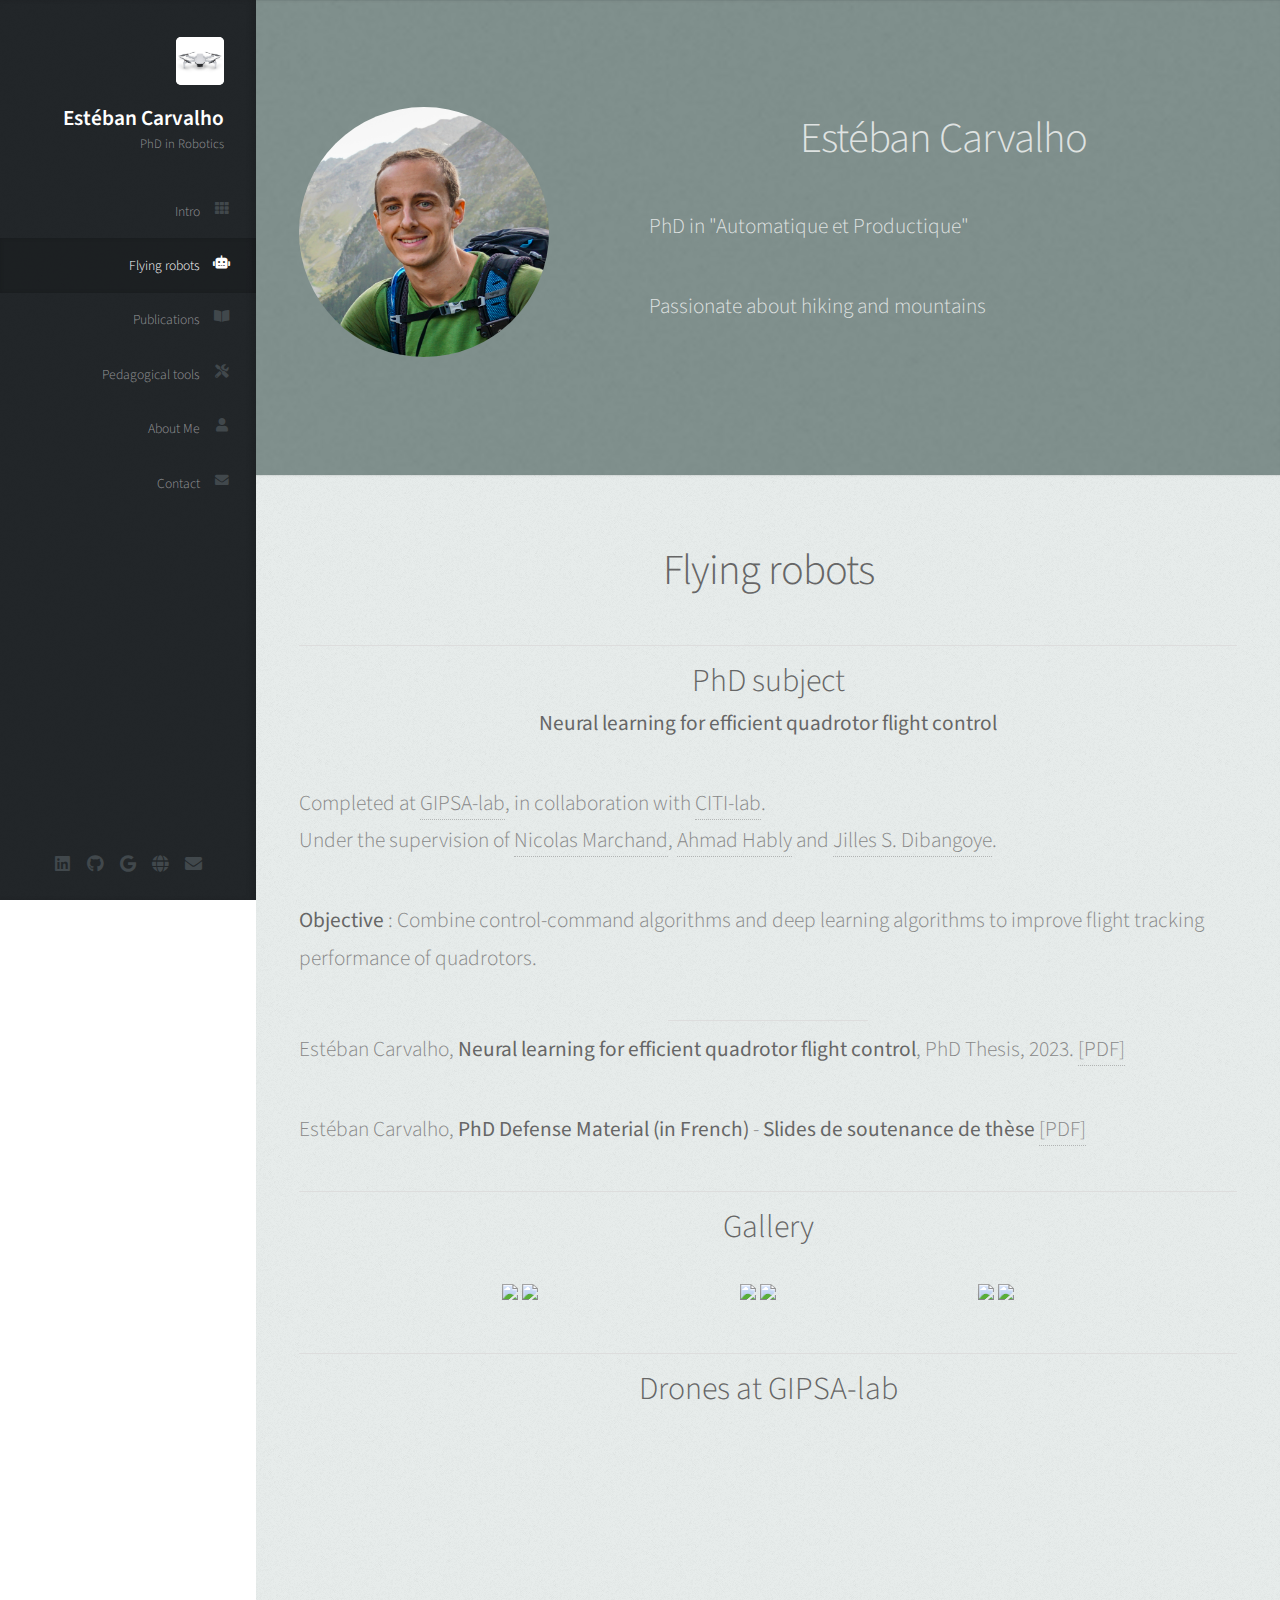
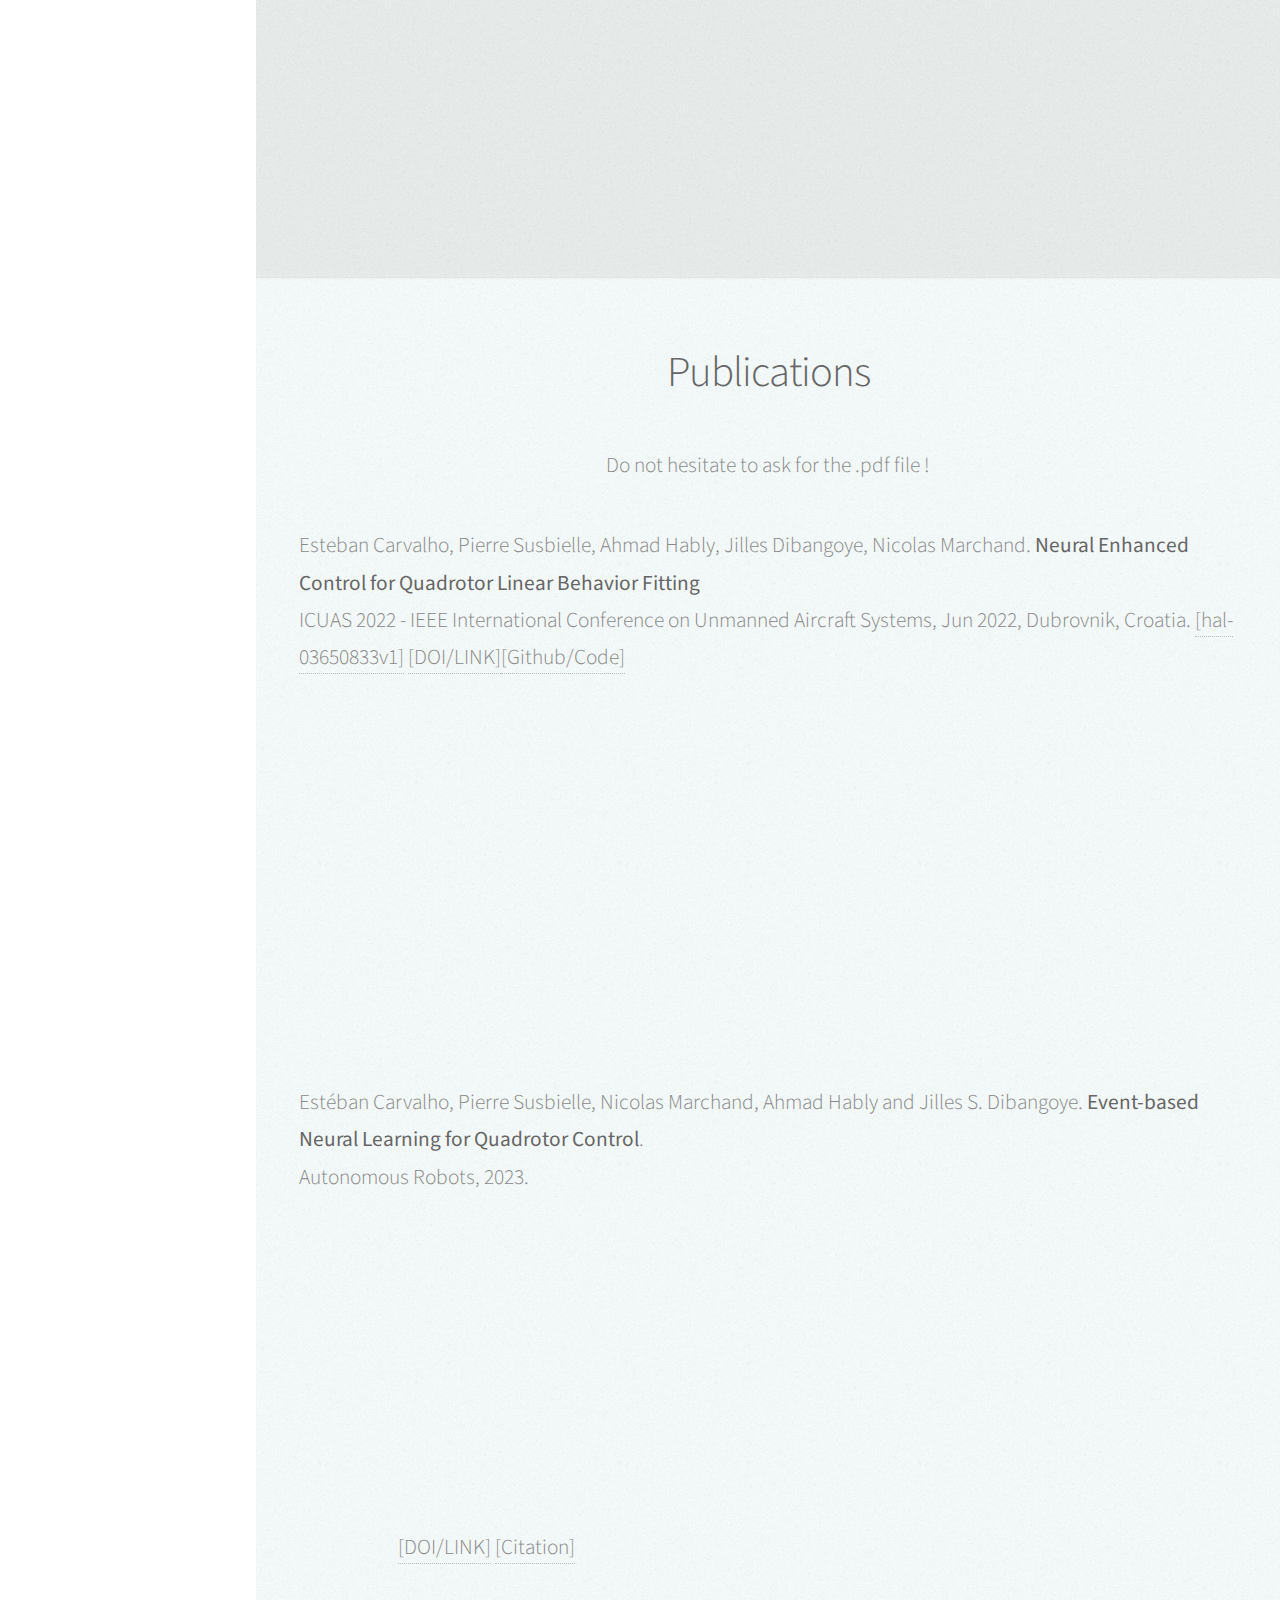
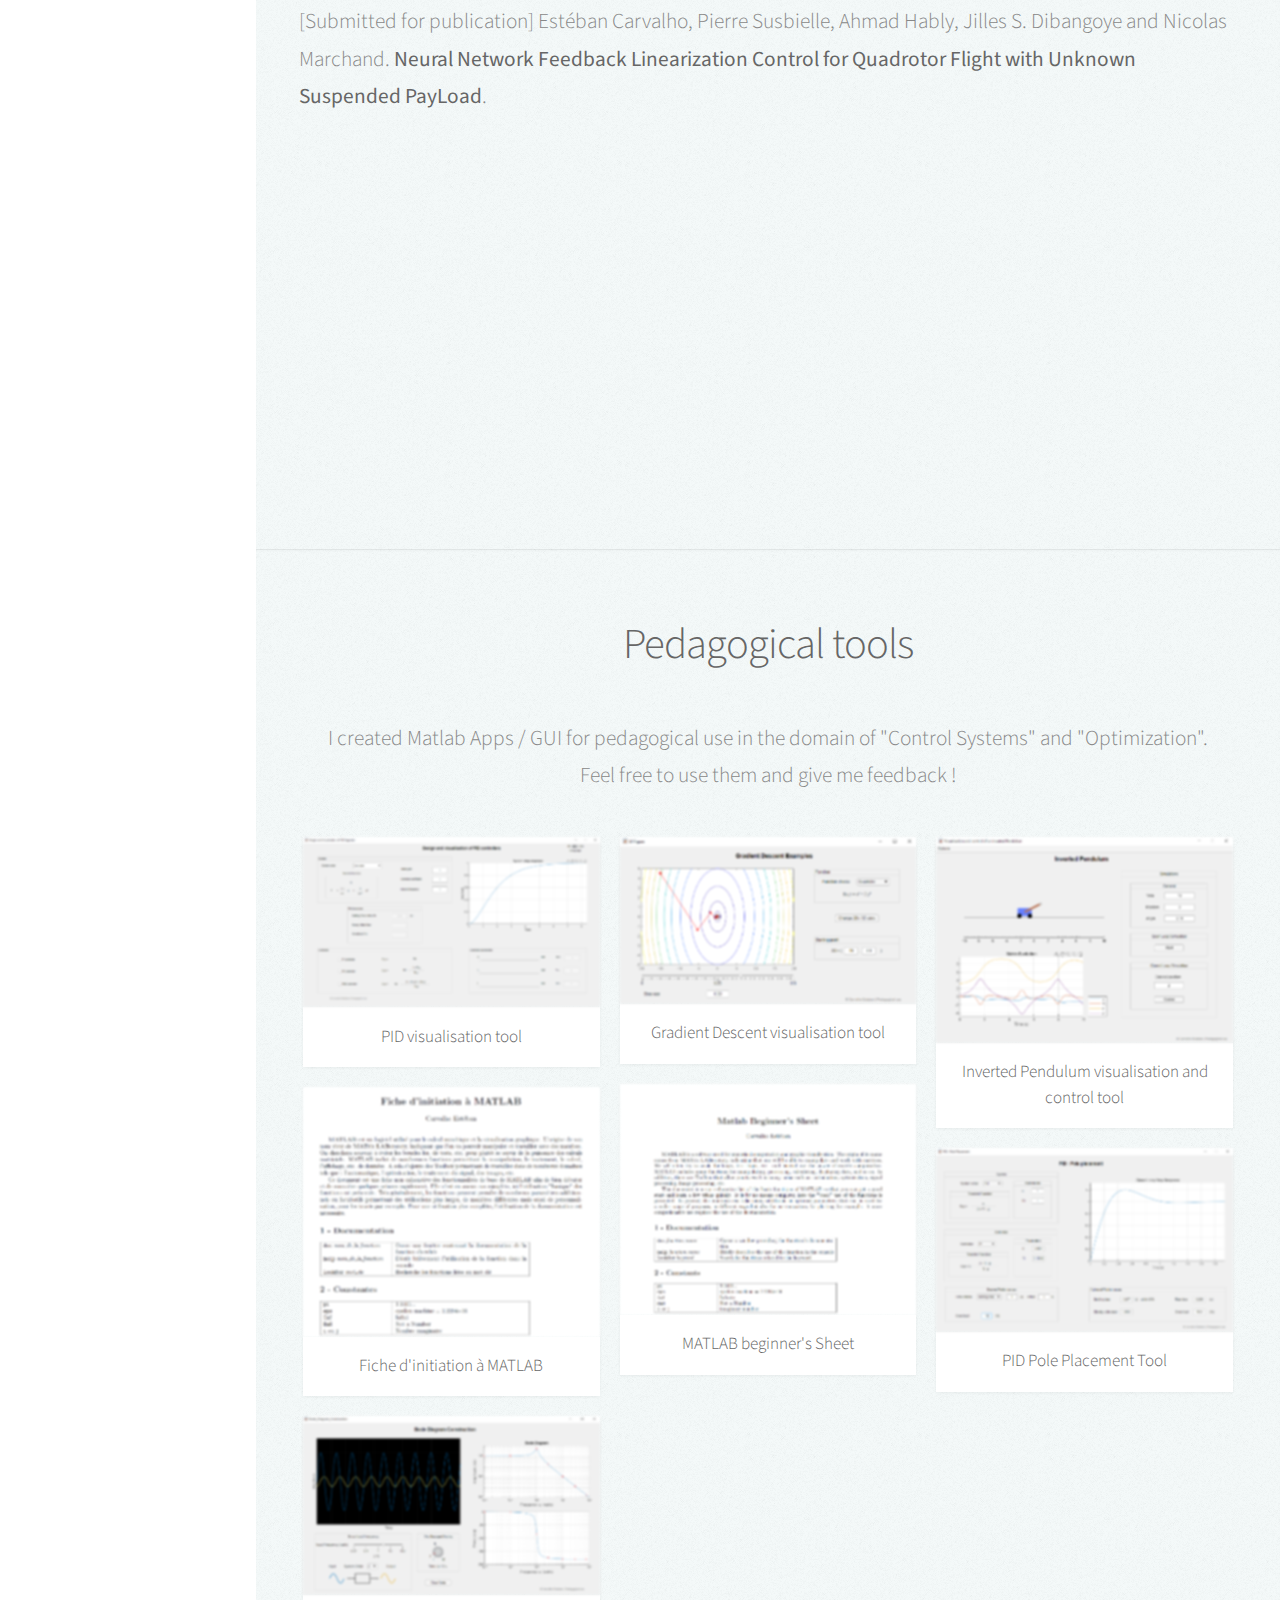
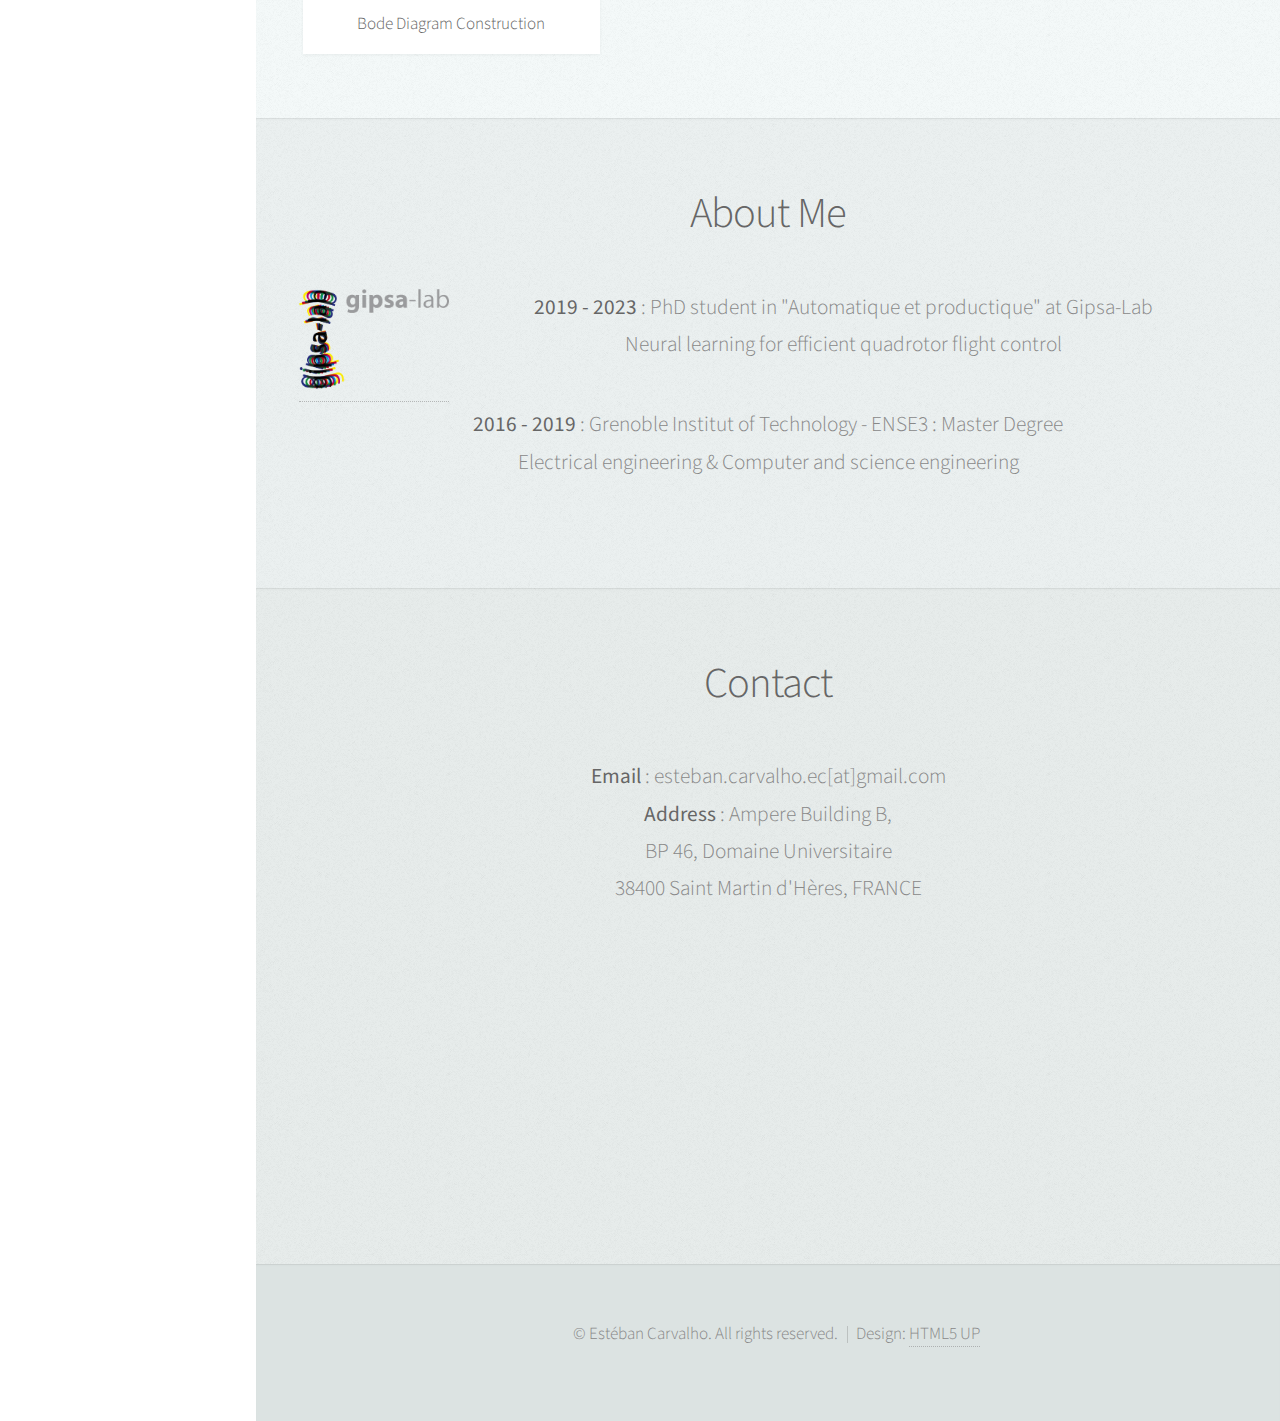
==== index.html @ 82ba396b "Add paper accepted" ====
<!DOCTYPE HTML>
<!--
	Prologue by HTML5 UP
	html5up.net | @ajlkn
	Free for personal and commercial use under the CCA 3.0 license (html5up.net/license)
-->
<html>
	<head>
		<title>Esteban Carvalho</title>
		<meta charset="utf-8" />
		<meta name="viewport" content="width=device-width, initial-scale=1, user-scalable=no" />
		<meta name="google-site-verification" content="FntEWjAmkLaEa_ayyqQj7f88os3YHpBtYp4_IInCkW0" />
		<link rel="stylesheet" href="assets/css/main.css" />
		<link rel="apple-touch-icon" sizes="180x180" href="images/favicon/apple-touch-icon.png">
		<link rel="icon" type="image/png" sizes="32x32" href="images/favicon/favicon-32x32.png">
		<link rel="icon" type="image/png" sizes="16x16" href="images/favicon/favicon-16x16.png">
		<link rel="manifest" href="images/favicon/site.webmanifest">
		<meta name="msapplication-TileColor" content="#da532c">
		<meta name="theme-color" content="#ffffff">


	</head>
	<body class="is-preload">

		<!-- Header -->
			<div id="header">

				<div class="top">

					<!-- Logo -->
						<div id="logo">
							<span class="image avatar48"><img src="images/avatar.jpeg" alt="" /></span>
							<h1 id="title">Estéban Carvalho</h1>
							<p>PhD in Robotics</p>
							<span class="image-rond image-ronde-bg"></span>
						</div>

					<!-- Nav -->
						<nav id="nav">
							<ul>
								<li><a href="#top" id="top-link"><span class="icon solid fa-th">Intro</span></a></li>
								<li><a href="#phd" id="phd-link"><span class="icon solid fa-robot">Flying robots</span></a></li>
								<li><a href="#publications" id="publications-link"><span class="icon solid fa-book-open">Publications</span></a></li>
								<li><a href="#pedagogical_tools" id="peda-tools-link"><span class="icon solid fa-tools">Pedagogical tools</span></a></li>
								<li><a href="#about" id="about-link"><span class="icon solid fa-user">About Me</span></a></li>
								<li><a href="#contact" id="contact-link"><span class="icon solid fa-envelope">Contact</span></a></li>
							</ul>
						</nav>

				</div>

				<div class="bottom">

					<!-- Social Icons -->
						<ul class="icons">
							<!-- <li><a href="http://www.gipsa-lab.grenoble-inp.fr/page_pro.php?vid=3529" class="fas fa-globe"><span class="label"></span></a></li> -->
							<li><a href="https://www.linkedin.com/in/esteban-carvalho/" target="_blank" class="icon brands fa-linkedin"><span class="label"></span></a></li>
							<li><a href="https://github.com/Carvales" target="_blank" class="icon brands fa-github"><span class="label">Github</span></a></li>
							<li><a href="https://scholar.google.com/citations?hl=fr&user=U3iritsAAAAJ" target="_blank" class="icon brands fa-google"><span class="label">GoogleScholar</span></a></li>
							<li><a href="https://cv.archives-ouvertes.fr/esteban-carvalho" target="_blank" class="fas fa-globe"><span class="label"></span></a></li>
							<li><a href="mailto: esteban.carvalho@grenoble-inp.fr" target="_blank" class="icon solid fa-envelope"><span class="label">Email</span></a></li>
						</ul>

				</div>

			</div>

		<!-- Main -->
			<div id="main">

				<!-- Intro -->
					<section id="top" class="one dark cover">
						<div class="container">

							<header>
								<div id="gauche" class="roundedImage" style="background:url(images/esteban.jpg) no-repeat center center / cover" align=middle>
										&nbsp;
								</div>
								<div>
									<h2 class="alt">Estéban Carvalho</h2>
										<p class="al"> </br> PhD in "Automatique et Productique"</p>
										<p class="al">	Passionate about hiking and mountains</p>
								</div>
							</header>
						</div>
					</section>

					<!-- PhD -->
						<section id="phd" class="four">
							<div class="container">
								<header>
									<h2> Flying robots</h2>
								</header>
								<hr>
								<h3> PhD subject</h3>
								<p > <b> Neural learning for efficient quadrotor flight control </b></p>
								<p class="al">Completed at <a href="https://www.gipsa-lab.grenoble-inp.fr/" target="_blank">GIPSA-lab</a>, in collaboration with <a href="https://www.citi-lab.fr/" target="_blank">CITI-lab</a>.
							</br>Under the supervision of <a href="http://www.gipsa-lab.grenoble-inp.fr/~nicolas.marchand/" target="_blank">Nicolas Marchand</a>,
									<a href="http://www.gipsa-lab.grenoble-inp.fr/~ahmad.hably/" target="_blank">Ahmad Hably</a> and <a href="http://perso.citi-lab.fr/jdibangoy/" target="_blank">
										Jilles S. Dibangoye</a>.</p>
								<p class="al">

									<p class="al"> <b> Objective </b>:
									Combine control-command algorithms and deep learning algorithms to improve flight tracking performance of quadrotors.</p>

									<hr align="center" width="200">

									<p class="al">
									Estéban Carvalho, <b> Neural learning for efficient quadrotor flight control</b>, PhD Thesis, 2023. <a href="https://theses.hal.science/tel-04130360" target="_blank">[PDF]</a> </p>
									<p class="al">
									Estéban Carvalho, <b>PhD Defense Material (in French) </b>- <b>Slides de soutenance de thèse</b> <a href="documents/Soutenance_CARVALHO.pdf" target="_blank">[PDF]</a></p>
									<hr>
									<h3>Gallery</h3><br />

									<div class="row">
										<div class="column">
										  <img src="images/photos/drone3.JPG">
										  <img src="images/photos/drone6.JPG">
										</div>
										<div class="column">
										  <img src="images/photos/drone1.JPG">
											<img src="images/photos/drone7.JPG">
										</div>
										<div class="column">
										  <img src="images/photos/drone4.JPG">
											<img src="images/photos/drone5.JPG">
										</div>
										</div>
										<br />
								<hr>
								<h3>Drones at GIPSA-lab</h3>
								<br />
								<iframe class="video_yt" src="https://www.youtube.com/embed/UUVHB0I5vBQ" frameborder="0" allow="accelerometer; autoplay; encrypted-media; gyroscope; picture-in-picture" allowfullscreen></iframe>
							</div>
						</section>

						<!-- Publications -->
							<section id="publications" class="two">
								<div class="container">

									<header>
										<h2>Publications</h2>
									</header>
									<p> Do not hesitate to ask for the .pdf file ! </p>

									<p class="al">Esteban Carvalho, Pierre Susbielle, Ahmad Hably, Jilles Dibangoye, Nicolas Marchand. <b>Neural Enhanced Control for Quadrotor Linear Behavior Fitting</b>
									<br /> ICUAS 2022 - IEEE International Conference on Unmanned Aircraft Systems, Jun 2022, Dubrovnik, Croatia. <a href="https://hal.archives-ouvertes.fr/hal-03650833v1" target="_blank">[hal-03650833v1]</a>
									<a href="https://doi.org/10.1109/ICUAS54217.2022.9836058" target="_blank">[DOI/LINK]</a><a href="https://github.com/gipsa-lab-uav/uav_control_ai" target="_blank">[Github/Code]</a></p>
									<iframe width="560" height="315" src="https://www.youtube.com/embed/c70nlsMVi9M" title="Video YT 1" frameborder="0" allow="accelerometer; autoplay; clipboard-write; encrypted-media; gyroscope; picture-in-picture" allowfullscreen></iframe>

									<br />
	 								<br />
	 								<p class="al"> Estéban Carvalho, Pierre Susbielle, Nicolas Marchand, Ahmad Hably and Jilles S. Dibangoye. <b> Event-based Neural Learning for Quadrotor Control</b>.
									<br />Autonomous Robots, 2023.  </p><a href="https://doi.org/10.1007/s10514-023-10115-7" target="_blank">[DOI/LINK]</a>
									<a href="https://citation-needed.springer.com/v2/references/10.1007/s10514-023-10115-7?format=refman&flavour=citation" target="_blank">[Citation]</a>

	 								<iframe width="560" height="315" src="https://www.youtube.com/embed/S4I2dlPDCJY" title="Video YT 3" frameborder="0" allow="accelerometer; autoplay; clipboard-write; encrypted-media; gyroscope; picture-in-picture" allowfullscreen></iframe>

									<br />
									<br />
									<p class="al">[Submitted for publication] Estéban Carvalho, Pierre Susbielle, Ahmad Hably, Jilles S. Dibangoye and Nicolas Marchand. <b> Neural Network Feedback Linearization Control for Quadrotor Flight with Unknown Suspended PayLoad</b>. </p>
									<iframe width="560" height="315" src="https://www.youtube.com/embed/MtCwAlrSIxo" title="Video YT 2" frameborder="0" allow="accelerometer; autoplay; clipboard-write; encrypted-media; gyroscope; picture-in-picture" allowfullscreen></iframe>

								</div>
							</section>

				<!-- Pedagogical tools -->
					<section id="pedagogical_tools" class="two">
						<div class="container">

							<header>
								<h2>Pedagogical tools</h2>
							</header>

							<p>I created Matlab Apps / GUI for pedagogical use in the domain of "Control Systems" and "Optimization". <br /> Feel free to use them and give me feedback !</p>
							<div class="row">
								<div class="col-4 col-12-mobile">
									<article class="item">
										<a href="https://github.com/Carvales/control-systems-visu-tools" target="_blank" class="image fit"><img src="images/matlab_PID_app.png"  alt="" /></a>
										<header>
											<h3>PID visualisation tool</h3>
										</header>
									</article>
									<article class="item">
										<a href="documents/Fiche_Matlab.pdf" target="_blank" class="image fit"><img src="images/matlab_fiche.PNG"  alt="" /></a>
										<header>
											<h3>Fiche d'initiation à MATLAB</h3>
										</header>
									</article>
									<article class="item">
											<a href="https://github.com/Carvales/control-systems-visu-tools" target="_blank" class="image fit"><img src="images/matlab_bode_app.png"  alt="" /></a>
											<header>
												<h3>Bode Diagram Construction</h3>
											</header>
										</article>
								</div>
								<div class="col-4 col-12-mobile">
									<article class="item">
										<a href="https://github.com/Carvales/optimization-visu-tools" target="_blank" class="image fit"><img src="images/matlab_opti_gui.png"  alt="" /></a>
										<header>
											<h3>Gradient Descent visualisation tool</h3>
										</header>
									</article>
									<article class="item">
										<a href="documents/Matlab_Beginner_s_Sheet.pdf " target="_blank" class="image fit"><img src="images/matlab_fiche_en.PNG"  alt="" /></a>
										<header>
											<h3>MATLAB beginner's Sheet</h3>
										</header>
									</article>

								</div>
								<div class="col-4 col-12-mobile">
									<article class="item">
										<a href="https://github.com/Carvales/control-systems-visu-tools" target="_blank" class="image fit"><img src="images/matlab_pend_app.png"  alt="" /></a>
										<header>
											<h3>Inverted Pendulum visualisation and control tool</h3>
										</header>
									</article>
									<article class="item">
										<a href="https://github.com/Carvales/control-systems-visu-tools" target="_blank" class="image fit"><img src="images/matlab_PID_Pole_Placement.png"  alt="" /></a>
										<header>
											<h3>PID Pole Placement Tool</h3>
										</header>
									</article>
								</div>
							</div>
						</div>
					</section>

					<!-- About Me -->
						<section id="about" class="three">
							<div class="container">

								<header>
									<h2>About Me</h2>
								</header>
								<a class="logo_img_l" href="http://www.gipsa-lab.fr/" target="_blank"> <img src="images/gipsa.png" alt="" width="150"> </a>
								<p> <strong>2019 - 2023</strong> : PhD student in "Automatique et productique" at Gipsa-Lab <br /> Neural learning for efficient quadrotor flight control </p>

								<a class="logo_img_l" href="https://ense3.grenoble-inp.fr/" target="_blank"> <img src="images/e3.svg" alt="" width="150"> </a>


								<p> <strong>2016 - 2019</strong> : Grenoble Institut of Technology - ENSE3 : Master Degree <br />
								Electrical engineering & Computer and science engineering</p>

							</div>
						</section>

				<!-- Contact -->
					<section id="contact" class="four">
						<div class="container">

							<header>
								<h2>Contact</h2>
							</header>
							<p><strong>Email</strong> : esteban.carvalho.ec[at]gmail.com<br />
							<strong>Address</strong> : Ampere Building B,<br />
							BP 46, Domaine Universitaire<br />
							38400 Saint Martin d'Hères, FRANCE</p>
						</div>
						<div class="mapouter">
							<div class="gmap_canvas">
								<iframe width="500" height="250" id="gmap_canvas" src="https://maps.google.com/maps?q=Gipsa-lab&t=&z=13&ie=UTF8&iwloc=&output=embed" frameborder="0" scrolling="no" marginheight="0" marginwidth="0">
								</iframe>
							</div>
						</div>

					</section>

			</div>

		<!-- Footer -->
			<div id="footer">

				<!-- Copyright -->
					<ul class="copyright">
						<li>&copy; Estéban Carvalho. All rights reserved.</li><li>Design: <a href="http://html5up.net" target="_blank">HTML5 UP</a></li>
					</ul>

			</div>

		<!-- Scripts -->
			<script src="assets/js/jquery.min.js"></script>
			<script src="assets/js/jquery.scrolly.min.js"></script>
			<script src="assets/js/jquery.scrollex.min.js"></script>
			<script src="assets/js/browser.min.js"></script>
			<script src="assets/js/breakpoints.min.js"></script>
			<script src="assets/js/util.js"></script>
			<script src="assets/js/main.js"></script>

	</body>
</html>
---- assets/css/main.css ----
@import url("fontawesome-all.min.css");
@import url("https://fonts.googleapis.com/css?family=Source+Sans+Pro:300,300italic,400,600");

/*
	Prologue by HTML5 UP
	html5up.net | @ajlkn
	Free for personal and commercial use under the CCA 3.0 license (html5up.net/license)
*/

html, body, div, span, applet, object,
iframe, h1, h2, h3, h4, h5, h6, p, blockquote,
pre, a, abbr, acronym, address, big, cite,
code, del, dfn, em, img, ins, kbd, q, s, samp,
small, strike, strong, sub, sup, tt, var, b,
u, i, center, dl, dt, dd, ol, ul, li, fieldset,
form, label, legend, table, caption, tbody,
tfoot, thead, tr, th, td, article, aside,
canvas, details, embed, figure, figcaption,
footer, header, hgroup, menu, nav, output, ruby,
section, summary, time, mark, audio, video {
	margin: 0;
	padding: 0;
	border: 0;
	font-size: 100%;
	font: inherit;
	vertical-align: baseline;}

article, aside, details, figcaption, figure,
footer, header, hgroup, menu, nav, section {
	display: block;}

body {
	line-height: 1;
}

ol, ul {
	list-style: none;
}

blockquote, q {
	quotes: none;
}

	blockquote:before, blockquote:after, q:before, q:after {
		content: '';
		content: none;
	}

table {
	border-collapse: collapse;
	border-spacing: 0;
}

body {
	-webkit-text-size-adjust: none;
}

mark {
	background-color: transparent;
	color: inherit;
}

input::-moz-focus-inner {
	border: 0;
	padding: 0;
}

input, select, textarea {
	-moz-appearance: none;
	-webkit-appearance: none;
	-ms-appearance: none;
	appearance: none;
}

/* Basic */

	html {
		box-sizing: border-box;
	}

	*, *:before, *:after {
		box-sizing: inherit;
	}

	body {
		background: #fff;
		font-family: 'Source Sans Pro', sans-serif;
		font-size: 19pt;
		font-weight: 300;
		line-height: 1.75em;
		color: #888;
	}

		body.is-preload *, body.is-preload *:before, body.is-preload *:after {
			-moz-animation: none !important;
			-webkit-animation: none !important;
			-ms-animation: none !important;
			animation: none !important;
			-moz-transition: none !important;
			-webkit-transition: none !important;
			-ms-transition: none !important;
			transition: none !important;
		}

	input, textarea, select {
		font-family: 'Source Sans Pro', sans-serif;
		font-size: 19pt;
		font-weight: 300;
		line-height: 1.75em;
		color: #888;
	}

	h1, h2, h3, h4, h5, h6 {
		font-weight: 300;
		color: #666;
		line-height: 1.5em;
	}

	h1 a, h2 a, h3 a, h4 a, h5 a, h6 a {
		color: inherit;
		text-decoration: none;
	}

		h1 a strong, h2 a strong, h3 a strong, h4 a strong, h5 a strong, h6 a strong {
			color: #333;
		}

	h2 {
		font-size: 2em;
		letter-spacing: -1px;
	}

		h2.alt {
			color: #888;
		}

			h2.alt strong {
				color: #666;
			}

	h3 {
		font-size: 1.5em;
	}

	header {
		margin: 0 0 2em 0;
	}

		header > p {
			margin: 1em 0 0 0;
		}

	footer {
		margin: 2em 0 0 0;
	}

	strong, b {
		font-weight: 400;
		color: #666;
	}

	em, i {
		font-style: italic;
	}

	a {
		text-decoration: none;
		color: inherit;
		border-bottom: dotted 1px rgba(128, 128, 128, 0.5);
		-moz-transition: color 0.35s ease-in-out, border-bottom-color 0.35s ease-in-out;
		-webkit-transition: color 0.35s ease-in-out, border-bottom-color 0.35s ease-in-out;
		-ms-transition: color 0.35s ease-in-out, border-bottom-color 0.35s ease-in-out;
		transition: color 0.35s ease-in-out, border-bottom-color 0.35s ease-in-out;
		outline: 0;
	}

		a:hover {
			color: #E27689;
			border-bottom-color: rgba(255, 255, 255, 0);
		}

	sub {
		position: relative;
		top: 0.5em;
		font-size: 0.8em;
	}

	sup {
		position: relative;
		top: -0.5em;
		font-size: 0.8em;
	}

	hr {
		border: 0;
		border-top: solid 1px #ddd;
	}

	blockquote {
		border-left: solid 0.5em #ddd;
		padding: 1em 0 1em 2em;
		font-style: italic;
	}

	p, ul, ol, dl, table {
		margin-bottom: 2em;
	}

	br.clear {
		clear: both;
	}
	/* iframe {width:100%;height:100%;} */
.al {
  text-align: left;
}
	.video_yt{
		width:600px;
		height:350px;}

.mapouter{
	position:center;
	text-align:right;
	height:250px;
	width:500px;
	margin: 0 auto;
}

.gmap_canvas {
	overflow:hidden;
	background:none!important;
	height:250px;
	width:500px;
}

.roundedImage{
			overflow:hidden;
			-webkit-border-radius:125px;
			-moz-border-radius:125px;
			border-radius:125px;
			width:250px;
			height:250px;
			background-size: cover;
			float:left;
	}
	.logo_img_r{
		float:right;
	}
	.logo_img_l{
		float:left;
	}
/* Container */

	.container {
		margin: 0 auto;
		max-width: 100%;
		width: 1400px;
	}

		@media screen and (min-width: 961px) and (max-width: 1880px) {

			.container {
				width: 1200px;
			}

		}

		@media screen and (min-width: 961px) and (max-width: 1620px) {

			.container {
				width: 960px;
			}

		}

		@media screen and (min-width: 961px) and (max-width: 1320px) {

			.container {
				width: 100%;
			}

		}

		@media screen and (max-width: 960px) {

			.container {
				width: 100%;
			}

		}

		@media screen and (max-width: 736px) {

			.container {
				width: 100%;
			}

		}

/* Row */

	.row {
		display: flex;
		flex-wrap: wrap;
		box-sizing: border-box;
		align-items: stretch;
	}

		.row > * {
			box-sizing: border-box;
		}

		.row.gtr-uniform > * > :last-child {
			margin-bottom: 0;
		}

		.row.aln-left {
			justify-content: flex-start;
		}

		.row.aln-center {
			justify-content: center;
		}

		.row.aln-right {
			justify-content: flex-end;
		}

		.row.aln-top {
			align-items: flex-start;
		}

		.row.aln-middle {
			align-items: center;
		}

		.row.aln-bottom {
			align-items: flex-end;
		}

		.row > .imp {
			order: -1;
		}

		.row > .col-1 {
			width: 8.33333%;
		}

		.row > .off-1 {
			margin-left: 8.33333%;
		}

		.row > .col-2 {
			width: 16.66667%;
		}

		.row > .off-2 {
			margin-left: 16.66667%;
		}

		.row > .col-3 {
			width: 25%;
		}

		.row > .off-3 {
			margin-left: 25%;
		}

		.row > .col-4 {
			width: 33.33333%;
		}

		.row > .off-4 {
			margin-left: 33.33333%;
		}

		.row > .col-5 {
			width: 41.66667%;
		}

		.row > .off-5 {
			margin-left: 41.66667%;
		}

		.row > .col-6 {
			width: 50%;
		}

		.row > .off-6 {
			margin-left: 50%;
		}

		.row > .col-7 {
			width: 58.33333%;
		}

		.row > .off-7 {
			margin-left: 58.33333%;
		}

		.row > .col-8 {
			width: 66.66667%;
		}

		.row > .off-8 {
			margin-left: 66.66667%;
		}

		.row > .col-9 {
			width: 75%;
		}

		.row > .off-9 {
			margin-left: 75%;
		}

		.row > .col-10 {
			width: 83.33333%;
		}

		.row > .off-10 {
			margin-left: 83.33333%;
		}

		.row > .col-11 {
			width: 91.66667%;
		}

		.row > .off-11 {
			margin-left: 91.66667%;
		}

		.row > .col-12 {
			width: 100%;
		}

		.row > .off-12 {
			margin-left: 100%;
		}

		.row.gtr-0 {
			margin-top: 0px;
			margin-left: 0px;
		}

			.row.gtr-0 > * {
				padding: 0px 0 0 0px;
			}

			.row.gtr-0.gtr-uniform {
				margin-top: 0px;
			}

				.row.gtr-0.gtr-uniform > * {
					padding-top: 0px;
				}

		.row.gtr-25 {
			margin-top: -10px;
			margin-left: -10px;
		}

			.row.gtr-25 > * {
				padding: 10px 0 0 10px;
			}

			.row.gtr-25.gtr-uniform {
				margin-top: -10px;
			}

				.row.gtr-25.gtr-uniform > * {
					padding-top: 10px;
				}

		.row.gtr-50 {
			margin-top: -20px;
			margin-left: -20px;
		}

			.row.gtr-50 > * {
				padding: 20px 0 0 20px;
			}

			.row.gtr-50.gtr-uniform {
				margin-top: -20px;
			}

				.row.gtr-50.gtr-uniform > * {
					padding-top: 20px;
				}

		.row {
			margin-top: -40px;
			margin-left: -40px;
		}

			.row > * {
				padding: 40px 0 0 40px;
			}

			.row.gtr-uniform {
				margin-top: -40px;
			}

				.row.gtr-uniform > * {
					padding-top: 40px;
				}

		.row.gtr-150 {
			margin-top: -60px;
			margin-left: -60px;
		}

			.row.gtr-150 > * {
				padding: 60px 0 0 60px;
			}

			.row.gtr-150.gtr-uniform {
				margin-top: -60px;
			}

				.row.gtr-150.gtr-uniform > * {
					padding-top: 60px;
				}

		.row.gtr-200 {
			margin-top: -80px;
			margin-left: -80px;
		}

			.row.gtr-200 > * {
				padding: 80px 0 0 80px;
			}

			.row.gtr-200.gtr-uniform {
				margin-top: -80px;
			}

				.row.gtr-200.gtr-uniform > * {
					padding-top: 80px;
				}

		@media screen and (min-width: 961px) and (max-width: 1880px) {

			.row {
				display: flex;
				flex-wrap: wrap;
				box-sizing: border-box;
				align-items: stretch;
			}

				.row > * {
					box-sizing: border-box;
				}

				.row.gtr-uniform > * > :last-child {
					margin-bottom: 0;
				}

				.row.aln-left {
					justify-content: flex-start;
				}

				.row.aln-center {
					justify-content: center;
				}

				.row.aln-right {
					justify-content: flex-end;
				}

				.row.aln-top {
					align-items: flex-start;
				}

				.row.aln-middle {
					align-items: center;
				}

				.row.aln-bottom {
					align-items: flex-end;
				}

				.row > .imp-wide {
					order: -1;
				}

				.row > .col-1-wide {
					width: 8.33333%;
				}

				.row > .off-1-wide {
					margin-left: 8.33333%;
				}

				.row > .col-2-wide {
					width: 16.66667%;
				}

				.row > .off-2-wide {
					margin-left: 16.66667%;
				}

				.row > .col-3-wide {
					width: 25%;
				}

				.row > .off-3-wide {
					margin-left: 25%;
				}

				.row > .col-4-wide {
					width: 33.33333%;
				}

				.row > .off-4-wide {
					margin-left: 33.33333%;
				}

				.row > .col-5-wide {
					width: 41.66667%;
				}

				.row > .off-5-wide {
					margin-left: 41.66667%;
				}

				.row > .col-6-wide {
					width: 50%;
				}

				.row > .off-6-wide {
					margin-left: 50%;
				}

				.row > .col-7-wide {
					width: 58.33333%;
				}

				.row > .off-7-wide {
					margin-left: 58.33333%;
				}

				.row > .col-8-wide {
					width: 66.66667%;
				}

				.row > .off-8-wide {
					margin-left: 66.66667%;
				}

				.row > .col-9-wide {
					width: 75%;
				}

				.row > .off-9-wide {
					margin-left: 75%;
				}

				.row > .col-10-wide {
					width: 83.33333%;
				}

				.row > .off-10-wide {
					margin-left: 83.33333%;
				}

				.row > .col-11-wide {
					width: 91.66667%;
				}

				.row > .off-11-wide {
					margin-left: 91.66667%;
				}

				.row > .col-12-wide {
					width: 100%;
				}

				.row > .off-12-wide {
					margin-left: 100%;
				}

				.row.gtr-0 {
					margin-top: 0px;
					margin-left: 0px;
				}

					.row.gtr-0 > * {
						padding: 0px 0 0 0px;
					}

					.row.gtr-0.gtr-uniform {
						margin-top: 0px;
					}

						.row.gtr-0.gtr-uniform > * {
							padding-top: 0px;
						}

				.row.gtr-25 {
					margin-top: -10px;
					margin-left: -10px;
				}

					.row.gtr-25 > * {
						padding: 10px 0 0 10px;
					}

					.row.gtr-25.gtr-uniform {
						margin-top: -10px;
					}

						.row.gtr-25.gtr-uniform > * {
							padding-top: 10px;
						}

				.row.gtr-50 {
					margin-top: -20px;
					margin-left: -20px;
				}

					.row.gtr-50 > * {
						padding: 20px 0 0 20px;
					}

					.row.gtr-50.gtr-uniform {
						margin-top: -20px;
					}

						.row.gtr-50.gtr-uniform > * {
							padding-top: 20px;
						}

				.row {
					margin-top: -40px;
					margin-left: -40px;
				}

					.row > * {
						padding: 40px 0 0 40px;
					}

					.row.gtr-uniform {
						margin-top: -40px;
					}

						.row.gtr-uniform > * {
							padding-top: 40px;
						}

				.row.gtr-150 {
					margin-top: -60px;
					margin-left: -60px;
				}

					.row.gtr-150 > * {
						padding: 60px 0 0 60px;
					}

					.row.gtr-150.gtr-uniform {
						margin-top: -60px;
					}

						.row.gtr-150.gtr-uniform > * {
							padding-top: 60px;
						}

				.row.gtr-200 {
					margin-top: -80px;
					margin-left: -80px;
				}

					.row.gtr-200 > * {
						padding: 80px 0 0 80px;
					}

					.row.gtr-200.gtr-uniform {
						margin-top: -80px;
					}

						.row.gtr-200.gtr-uniform > * {
							padding-top: 80px;
						}

		}

		@media screen and (min-width: 961px) and (max-width: 1620px) {

			.row {
				display: flex;
				flex-wrap: wrap;
				box-sizing: border-box;
				align-items: stretch;
			}

				.row > * {
					box-sizing: border-box;
				}

				.row.gtr-uniform > * > :last-child {
					margin-bottom: 0;
				}

				.row.aln-left {
					justify-content: flex-start;
				}

				.row.aln-center {
					justify-content: center;
				}

				.row.aln-right {
					justify-content: flex-end;
				}

				.row.aln-top {
					align-items: flex-start;
				}

				.row.aln-middle {
					align-items: center;
				}

				.row.aln-bottom {
					align-items: flex-end;
				}

				.row > .imp-normal {
					order: -1;
				}

				.row > .col-1-normal {
					width: 8.33333%;
				}

				.row > .off-1-normal {
					margin-left: 8.33333%;
				}

				.row > .col-2-normal {
					width: 16.66667%;
				}

				.row > .off-2-normal {
					margin-left: 16.66667%;
				}

				.row > .col-3-normal {
					width: 25%;
				}

				.row > .off-3-normal {
					margin-left: 25%;
				}

				.row > .col-4-normal {
					width: 33.33333%;
				}

				.row > .off-4-normal {
					margin-left: 33.33333%;
				}

				.row > .col-5-normal {
					width: 41.66667%;
				}

				.row > .off-5-normal {
					margin-left: 41.66667%;
				}

				.row > .col-6-normal {
					width: 50%;
				}

				.row > .off-6-normal {
					margin-left: 50%;
				}

				.row > .col-7-normal {
					width: 58.33333%;
				}

				.row > .off-7-normal {
					margin-left: 58.33333%;
				}

				.row > .col-8-normal {
					width: 66.66667%;
				}

				.row > .off-8-normal {
					margin-left: 66.66667%;
				}

				.row > .col-9-normal {
					width: 75%;
				}

				.row > .off-9-normal {
					margin-left: 75%;
				}

				.row > .col-10-normal {
					width: 83.33333%;
				}

				.row > .off-10-normal {
					margin-left: 83.33333%;
				}

				.row > .col-11-normal {
					width: 91.66667%;
				}

				.row > .off-11-normal {
					margin-left: 91.66667%;
				}

				.row > .col-12-normal {
					width: 100%;
				}

				.row > .off-12-normal {
					margin-left: 100%;
				}

				.row.gtr-0 {
					margin-top: 0px;
					margin-left: 0px;
				}

					.row.gtr-0 > * {
						padding: 0px 0 0 0px;
					}

					.row.gtr-0.gtr-uniform {
						margin-top: 0px;
					}

						.row.gtr-0.gtr-uniform > * {
							padding-top: 0px;
						}

				.row.gtr-25 {
					margin-top: -10px;
					margin-left: -10px;
				}

					.row.gtr-25 > * {
						padding: 10px 0 0 10px;
					}

					.row.gtr-25.gtr-uniform {
						margin-top: -10px;
					}

						.row.gtr-25.gtr-uniform > * {
							padding-top: 10px;
						}

				.row.gtr-50 {
					margin-top: -20px;
					margin-left: -20px;
				}

					.row.gtr-50 > * {
						padding: 20px 0 0 20px;
					}

					.row.gtr-50.gtr-uniform {
						margin-top: -20px;
					}

						.row.gtr-50.gtr-uniform > * {
							padding-top: 20px;
						}

				.row {
					margin-top: -40px;
					margin-left: -40px;
				}

					.row > * {
						padding: 40px 0 0 40px;
					}

					.row.gtr-uniform {
						margin-top: -40px;
					}

						.row.gtr-uniform > * {
							padding-top: 40px;
						}

				.row.gtr-150 {
					margin-top: -60px;
					margin-left: -60px;
				}

					.row.gtr-150 > * {
						padding: 60px 0 0 60px;
					}

					.row.gtr-150.gtr-uniform {
						margin-top: -60px;
					}

						.row.gtr-150.gtr-uniform > * {
							padding-top: 60px;
						}

				.row.gtr-200 {
					margin-top: -80px;
					margin-left: -80px;
				}

					.row.gtr-200 > * {
						padding: 80px 0 0 80px;
					}

					.row.gtr-200.gtr-uniform {
						margin-top: -80px;
					}

						.row.gtr-200.gtr-uniform > * {
							padding-top: 80px;
						}

		}

		@media screen and (min-width: 961px) and (max-width: 1320px) {

			.row {
				display: flex;
				flex-wrap: wrap;
				box-sizing: border-box;
				align-items: stretch;
			}

				.row > * {
					box-sizing: border-box;
				}

				.row.gtr-uniform > * > :last-child {
					margin-bottom: 0;
				}

				.row.aln-left {
					justify-content: flex-start;
				}

				.row.aln-center {
					justify-content: center;
				}

				.row.aln-right {
					justify-content: flex-end;
				}

				.row.aln-top {
					align-items: flex-start;
				}

				.row.aln-middle {
					align-items: center;
				}

				.row.aln-bottom {
					align-items: flex-end;
				}

				.row > .imp-narrow {
					order: -1;
				}

				.row > .col-1-narrow {
					width: 8.33333%;
				}

				.row > .off-1-narrow {
					margin-left: 8.33333%;
				}

				.row > .col-2-narrow {
					width: 16.66667%;
				}

				.row > .off-2-narrow {
					margin-left: 16.66667%;
				}

				.row > .col-3-narrow {
					width: 25%;
				}

				.row > .off-3-narrow {
					margin-left: 25%;
				}

				.row > .col-4-narrow {
					width: 33.33333%;
				}

				.row > .off-4-narrow {
					margin-left: 33.33333%;
				}

				.row > .col-5-narrow {
					width: 41.66667%;
				}

				.row > .off-5-narrow {
					margin-left: 41.66667%;
				}

				.row > .col-6-narrow {
					width: 50%;
				}

				.row > .off-6-narrow {
					margin-left: 50%;
				}

				.row > .col-7-narrow {
					width: 58.33333%;
				}

				.row > .off-7-narrow {
					margin-left: 58.33333%;
				}

				.row > .col-8-narrow {
					width: 66.66667%;
				}

				.row > .off-8-narrow {
					margin-left: 66.66667%;
				}

				.row > .col-9-narrow {
					width: 75%;
				}

				.row > .off-9-narrow {
					margin-left: 75%;
				}

				.row > .col-10-narrow {
					width: 83.33333%;
				}

				.row > .off-10-narrow {
					margin-left: 83.33333%;
				}

				.row > .col-11-narrow {
					width: 91.66667%;
				}

				.row > .off-11-narrow {
					margin-left: 91.66667%;
				}

				.row > .col-12-narrow {
					width: 100%;
				}

				.row > .off-12-narrow {
					margin-left: 100%;
				}

				.row.gtr-0 {
					margin-top: 0px;
					margin-left: 0px;
				}

					.row.gtr-0 > * {
						padding: 0px 0 0 0px;
					}

					.row.gtr-0.gtr-uniform {
						margin-top: 0px;
					}

						.row.gtr-0.gtr-uniform > * {
							padding-top: 0px;
						}

				.row.gtr-25 {
					margin-top: -5px;
					margin-left: -5px;
				}

					.row.gtr-25 > * {
						padding: 5px 0 0 5px;
					}

					.row.gtr-25.gtr-uniform {
						margin-top: -5px;
					}

						.row.gtr-25.gtr-uniform > * {
							padding-top: 5px;
						}

				.row.gtr-50 {
					margin-top: -10px;
					margin-left: -10px;
				}

					.row.gtr-50 > * {
						padding: 10px 0 0 10px;
					}

					.row.gtr-50.gtr-uniform {
						margin-top: -10px;
					}

						.row.gtr-50.gtr-uniform > * {
							padding-top: 10px;
						}

				.row {
					margin-top: -20px;
					margin-left: -20px;
				}

					.row > * {
						padding: 20px 0 0 20px;
					}

					.row.gtr-uniform {
						margin-top: -20px;
					}

						.row.gtr-uniform > * {
							padding-top: 20px;
						}

				.row.gtr-150 {
					margin-top: -30px;
					margin-left: -30px;
				}

					.row.gtr-150 > * {
						padding: 30px 0 0 30px;
					}

					.row.gtr-150.gtr-uniform {
						margin-top: -30px;
					}

						.row.gtr-150.gtr-uniform > * {
							padding-top: 30px;
						}

				.row.gtr-200 {
					margin-top: -40px;
					margin-left: -40px;
				}

					.row.gtr-200 > * {
						padding: 40px 0 0 40px;
					}

					.row.gtr-200.gtr-uniform {
						margin-top: -40px;
					}

						.row.gtr-200.gtr-uniform > * {
							padding-top: 40px;
						}

		}

		@media screen and (max-width: 960px) {

			.row {
				display: flex;
				flex-wrap: wrap;
				box-sizing: border-box;
				align-items: stretch;
			}

				.row > * {
					box-sizing: border-box;
				}

				.row.gtr-uniform > * > :last-child {
					margin-bottom: 0;
				}

				.row.aln-left {
					justify-content: flex-start;
				}

				.row.aln-center {
					justify-content: center;
				}

				.row.aln-right {
					justify-content: flex-end;
				}

				.row.aln-top {
					align-items: flex-start;
				}

				.row.aln-middle {
					align-items: center;
				}

				.row.aln-bottom {
					align-items: flex-end;
				}

				.row > .imp-narrower {
					order: -1;
				}

				.row > .col-1-narrower {
					width: 8.33333%;
				}

				.row > .off-1-narrower {
					margin-left: 8.33333%;
				}

				.row > .col-2-narrower {
					width: 16.66667%;
				}

				.row > .off-2-narrower {
					margin-left: 16.66667%;
				}

				.row > .col-3-narrower {
					width: 25%;
				}

				.row > .off-3-narrower {
					margin-left: 25%;
				}

				.row > .col-4-narrower {
					width: 33.33333%;
				}

				.row > .off-4-narrower {
					margin-left: 33.33333%;
				}

				.row > .col-5-narrower {
					width: 41.66667%;
				}

				.row > .off-5-narrower {
					margin-left: 41.66667%;
				}

				.row > .col-6-narrower {
					width: 50%;
				}

				.row > .off-6-narrower {
					margin-left: 50%;
				}

				.row > .col-7-narrower {
					width: 58.33333%;
				}

				.row > .off-7-narrower {
					margin-left: 58.33333%;
				}

				.row > .col-8-narrower {
					width: 66.66667%;
				}

				.row > .off-8-narrower {
					margin-left: 66.66667%;
				}

				.row > .col-9-narrower {
					width: 75%;
				}

				.row > .off-9-narrower {
					margin-left: 75%;
				}

				.row > .col-10-narrower {
					width: 83.33333%;
				}

				.row > .off-10-narrower {
					margin-left: 83.33333%;
				}

				.row > .col-11-narrower {
					width: 91.66667%;
				}

				.row > .off-11-narrower {
					margin-left: 91.66667%;
				}

				.row > .col-12-narrower {
					width: 100%;
				}

				.row > .off-12-narrower {
					margin-left: 100%;
				}

				.row.gtr-0 {
					margin-top: 0px;
					margin-left: 0px;
				}

					.row.gtr-0 > * {
						padding: 0px 0 0 0px;
					}

					.row.gtr-0.gtr-uniform {
						margin-top: 0px;
					}

						.row.gtr-0.gtr-uniform > * {
							padding-top: 0px;
						}

				.row.gtr-25 {
					margin-top: -5px;
					margin-left: -5px;
				}

					.row.gtr-25 > * {
						padding: 5px 0 0 5px;
					}

					.row.gtr-25.gtr-uniform {
						margin-top: -5px;
					}

						.row.gtr-25.gtr-uniform > * {
							padding-top: 5px;
						}

				.row.gtr-50 {
					margin-top: -10px;
					margin-left: -10px;
				}

					.row.gtr-50 > * {
						padding: 10px 0 0 10px;
					}

					.row.gtr-50.gtr-uniform {
						margin-top: -10px;
					}

						.row.gtr-50.gtr-uniform > * {
							padding-top: 10px;
						}

				.row {
					margin-top: -20px;
					margin-left: -20px;
				}

					.row > * {
						padding: 20px 0 0 20px;
					}

					.row.gtr-uniform {
						margin-top: -20px;
					}

						.row.gtr-uniform > * {
							padding-top: 20px;
						}

				.row.gtr-150 {
					margin-top: -30px;
					margin-left: -30px;
				}

					.row.gtr-150 > * {
						padding: 30px 0 0 30px;
					}

					.row.gtr-150.gtr-uniform {
						margin-top: -30px;
					}

						.row.gtr-150.gtr-uniform > * {
							padding-top: 30px;
						}

				.row.gtr-200 {
					margin-top: -40px;
					margin-left: -40px;
				}

					.row.gtr-200 > * {
						padding: 40px 0 0 40px;
					}

					.row.gtr-200.gtr-uniform {
						margin-top: -40px;
					}

						.row.gtr-200.gtr-uniform > * {
							padding-top: 40px;
						}

		}

		@media screen and (max-width: 736px) {

			.row {
				display: flex;
				flex-wrap: wrap;
				box-sizing: border-box;
				align-items: stretch;
			}

				.row > * {
					box-sizing: border-box;
				}

				.row.gtr-uniform > * > :last-child {
					margin-bottom: 0;
				}

				.row.aln-left {
					justify-content: flex-start;
				}

				.row.aln-center {
					justify-content: center;
				}

				.row.aln-right {
					justify-content: flex-end;
				}

				.row.aln-top {
					align-items: flex-start;
				}

				.row.aln-middle {
					align-items: center;
				}

				.row.aln-bottom {
					align-items: flex-end;
				}

				.row > .imp-mobile {
					order: -1;
				}

				.row > .col-1-mobile {
					width: 8.33333%;
				}

				.row > .off-1-mobile {
					margin-left: 8.33333%;
				}

				.row > .col-2-mobile {
					width: 16.66667%;
				}

				.row > .off-2-mobile {
					margin-left: 16.66667%;
				}

				.row > .col-3-mobile {
					width: 25%;
				}

				.row > .off-3-mobile {
					margin-left: 25%;
				}

				.row > .col-4-mobile {
					width: 33.33333%;
				}

				.row > .off-4-mobile {
					margin-left: 33.33333%;
				}

				.row > .col-5-mobile {
					width: 41.66667%;
				}

				.row > .off-5-mobile {
					margin-left: 41.66667%;
				}

				.row > .col-6-mobile {
					width: 50%;
				}

				.row > .off-6-mobile {
					margin-left: 50%;
				}

				.row > .col-7-mobile {
					width: 58.33333%;
				}

				.row > .off-7-mobile {
					margin-left: 58.33333%;
				}

				.row > .col-8-mobile {
					width: 66.66667%;
				}

				.row > .off-8-mobile {
					margin-left: 66.66667%;
				}

				.row > .col-9-mobile {
					width: 75%;
				}

				.row > .off-9-mobile {
					margin-left: 75%;
				}

				.row > .col-10-mobile {
					width: 83.33333%;
				}

				.row > .off-10-mobile {
					margin-left: 83.33333%;
				}

				.row > .col-11-mobile {
					width: 91.66667%;
				}

				.row > .off-11-mobile {
					margin-left: 91.66667%;
				}

				.row > .col-12-mobile {
					width: 100%;
				}

				.row > .off-12-mobile {
					margin-left: 100%;
				}

				.row.gtr-0 {
					margin-top: 0px;
					margin-left: 0px;
				}

					.row.gtr-0 > * {
						padding: 0px 0 0 0px;
					}

					.row.gtr-0.gtr-uniform {
						margin-top: 0px;
					}

						.row.gtr-0.gtr-uniform > * {
							padding-top: 0px;
						}

				.row.gtr-25 {
					margin-top: -5px;
					margin-left: -5px;
				}

					.row.gtr-25 > * {
						padding: 5px 0 0 5px;
					}

					.row.gtr-25.gtr-uniform {
						margin-top: -5px;
					}

						.row.gtr-25.gtr-uniform > * {
							padding-top: 5px;
						}

				.row.gtr-50 {
					margin-top: -10px;
					margin-left: -10px;
				}

					.row.gtr-50 > * {
						padding: 10px 0 0 10px;
					}

					.row.gtr-50.gtr-uniform {
						margin-top: -10px;
					}

						.row.gtr-50.gtr-uniform > * {
							padding-top: 10px;
						}

				.row {
					margin-top: -20px;
					margin-left: -20px;
				}

					.row > * {
						padding: 20px 0 0 20px;
					}

					.row.gtr-uniform {
						margin-top: -20px;
					}

						.row.gtr-uniform > * {
							padding-top: 20px;
						}

				.row.gtr-150 {
					margin-top: -30px;
					margin-left: -30px;
				}

					.row.gtr-150 > * {
						padding: 30px 0 0 30px;
					}

					.row.gtr-150.gtr-uniform {
						margin-top: -30px;
					}

						.row.gtr-150.gtr-uniform > * {
							padding-top: 30px;
						}

				.row.gtr-200 {
					margin-top: -40px;
					margin-left: -40px;
				}

					.row.gtr-200 > * {
						padding: 40px 0 0 40px;
					}

					.row.gtr-200.gtr-uniform {
						margin-top: -40px;
					}

						.row.gtr-200.gtr-uniform > * {
							padding-top: 40px;
						}

		}

/* Sections/Article */

	section, article {
		margin-bottom: 3em;
	}

		section > :last-child,
		section > .container, section:last-child, article > :last-child,
		article > .container, article:last-child {
			margin-bottom: 0;
		}

		.row > section, .row > article {
			margin-bottom: 0;
		}

/* Image */
.popup .overlay {
  position:fixed;
  top:0px;
  left:0px;
  width:100vw;
  height:100vh;
  background:rgba(0,0,0,0.7);
  z-index:1;
  display:none;
}

.popup .content {
  position:sticky;
  top:50%;
  left:50%;
  transform:translate(-50%,-50%) scale(0);
  background:#fff;
  width:500px;
  height:250px;
  z-index:2;
  text-align:center;
  padding:20px;
  box-sizing:border-box;
  font-family:"Open Sans",sans-serif;
}

.popup .close-btn {
  cursor:pointer;
  position:absolute;
  right:20px;
  top:20px;
  width:30px;
  height:30px;
  background:#222;
  color:#fff;
  font-size:25px;
  font-weight:600;
  line-height:30px;
  text-align:center;
  border-radius:50%;
}

.popup.active .overlay {
  display:block;
}

.popup.active .content {
  transition:all 300ms ease-in-out;
  transform:translate(-50%,-50%) scale(1);
}

button {
  position:absolute;
  top:50%;
  left:50%;
  transform:translate(-50%,-50%);
  padding:15px;
  font-size:18px;
  border:2px solid #222;
  color:#222;
  text-transform:uppercase;
  font-weight:600;
  background:#fff;
}
	.image {
		display: inline-block;
		border: 0;
	}

		.image img {
			display: block;
			width: 100%;
		}

.center-div {
     margin: 0 auto;
     width: 400px;
}
		.image.avatar48 {
			width: 48px;
			height: 48px;
			background: #ffffff;
			border-radius:5px;
		}

			.image.avatar48 img {
				width: 48px;
				height: 48px;
				border-radius:5px;
			}

		.image.fit {
			display: block;
			width: 100%;
			-webkit-filter: blur(1px);
			filter: blur(1px);
		}

		.image.featured {
			display: block;
			width: 100%;
			margin: 0 0 2em 0;

		}
		.image.featured2 {
			display: block;
			width: 80%;
			margin-left: auto;
			margin-right: auto;
			margin-bottom: 2em;
			border-radius: 15px;
	    overflow: hidden;
	    perspective: 1px;

		}

		.image.left {
			float: left;
			margin: 0 2em 2em 0;
		}

		.image.centered {
			display: block;
			margin: 0 0 2em 0;
		}

			.image.centered img {
				margin: 0 auto;
				width: auto;
			}

/* List */

	ul {
		list-style: disc;
		padding-left: 1em;
	}

		ul li {
			padding-left: 0.5em;
		}

	ol {
		list-style: decimal;
		padding-left: 1.25em;
	}

		ol li {
			padding-left: 0.25em;
		}

/* Icons */

	ul.icons {
		cursor: default;
		list-style: none;
		padding-left: 0;
	}

		ul.icons li {
			display: inline-block;
			padding-left: 0;
		}

		ul.icons a {
			display: inline-block;
			width: 2em;
			height: 2em;
			line-height: 2em;
			text-align: center;
			border: 0;
		}

/* Form */

	form label {
		display: block;
		text-align: left;
		margin-bottom: 0.5em;
	}

	form input[type="text"],
	form input[type="email"],
	form input[type="password"],
	form select,
	form textarea {
		position: relative;
		-webkit-appearance: none;
		display: block;
		border: 0;
		outline: 0;
		background: #fff;
		background: rgba(255, 255, 255, 0.75);
		width: 100%;
		border-radius: 0.35em;
		padding: 0.75em 1em 0.75em 1em;
		box-shadow: inset 0 0.1em 0.1em 0 rgba(0, 0, 0, 0.05);
		border: solid 1px rgba(0, 0, 0, 0.15);
		-moz-transition: all 0.35s ease-in-out;
		-webkit-transition: all 0.35s ease-in-out;
		-ms-transition: all 0.35s ease-in-out;
		transition: all 0.35s ease-in-out;
	}

		form input[type="text"]:focus,
		form input[type="email"]:focus,
		form input[type="password"]:focus,
		form select:focus,
		form textarea:focus {
			box-shadow: 0 0 2px 1px #8ebebc;
			background: #fff;
		}

	form input[type="text"],
	form input[type="email"],
	form input[type="password"],
	form select {
		line-height: 1.25em;
	}

	form textarea {
		min-height: 14em;
	}

	form ::-webkit-input-placeholder {
		color: #555 !important;
	}

	form :-moz-placeholder {
		color: #555 !important;
	}

	form ::-moz-placeholder {
		color: #555 !important;
	}

	form :-ms-input-placeholder {
		color: #555 !important;
	}

	form ::-moz-focus-inner {
		border: 0;
	}

/* Table */

	table {
		width: 100%;
		text-align: left;
	}

		table tbody tr:nth-child(2n+2) {
			background: #f4f4f4;
		}

		table td {
			padding: 0.5em 1em 0.5em 1em;
		}

		table th {
			text-align: left;
			padding: 0.5em 1em 0.5em 1em;
			color: #fff;
			background: #222729 url("images/overlay.png");
		}

		table thead {
			background: #444;
			color: #fff;
		}

		table tfoot {
			background: #eee;
		}

/* Button */

	input[type="button"],
	input[type="submit"],
	input[type="reset"],
	button,
	.button {
		position: relative;
		display: inline-block;
		border-radius: 0.35em;
		color: #fff !important;
		text-decoration: none;
		padding: 0.75em 2.5em 0.75em 2.5em;
		background-color: #8ebebc;
		border: 0;
		cursor: pointer;
		background-image: -moz-linear-gradient(top, rgba(0, 0, 0, 0), rgba(0, 0, 0, 0.15)), url("images/overlay.png");
		background-image: -webkit-linear-gradient(top, rgba(0, 0, 0, 0), rgba(0, 0, 0, 0.15)), url("images/overlay.png");
		background-image: -ms-linear-gradient(top, rgba(0, 0, 0, 0), rgba(0, 0, 0, 0.15)), url("images/overlay.png");
		background-image: linear-gradient(top, rgba(0, 0, 0, 0), rgba(0, 0, 0, 0.15)), url("images/overlay.png");
		-moz-transition: background-color 0.35s ease-in-out;
		-webkit-transition: background-color 0.35s ease-in-out;
		-ms-transition: background-color 0.35s ease-in-out;
		transition: background-color 0.35s ease-in-out;
	}

		input[type="button"]:hover,
		input[type="submit"]:hover,
		input[type="reset"]:hover,
		button:hover,
		.button:hover {
			background-color: #9ececc;
		}

		input[type="button"]:active,
		input[type="submit"]:active,
		input[type="reset"]:active,
		button:active,
		.button:active {
			background-color: #7eaeac;
		}

/* Item */

	.item {
		box-shadow: 0 0.05em 0.15em 0 rgba(0, 0, 0, 0.05);
		margin-bottom: 40px;
		cursor: pointer;
	}

		.item header {
			background: #fff;
			margin: 0;
			padding: 1em 0 1em 0;
			font-size: 0.8em;
		}

			.item header h3 {
				font-size: 1em;
			}

/* Icons */

	.icon {
		text-decoration: none;
		text-decoration: none;
	}

		.icon:before {
			-moz-osx-font-smoothing: grayscale;
			-webkit-font-smoothing: antialiased;
			display: inline-block;
			font-style: normal;
			font-variant: normal;
			text-rendering: auto;
			line-height: 1;
			text-transform: none !important;
			font-family: 'Font Awesome 5 Free';
			font-weight: 400;
		}

		.icon:before {
			line-height: inherit;
		}

		.icon > .label {
			display: none;
		}

		.icon.solid:before {
			font-weight: 900;
		}

		.icon.brands:before {
			font-family: 'Font Awesome 5 Brands';
		}

		#gauche {
				margin-right: 100px
		}


/* Header */

	#header {
		display: -moz-flex;
		display: -webkit-flex;
		display: -ms-flex;
		display: flex;
		-moz-flex-direction: column;
		-webkit-flex-direction: column;
		-ms-flex-direction: column;
		flex-direction: column;
		-moz-justify-content: space-between;
		-webkit-justify-content: space-between;
		-ms-justify-content: space-between;
		justify-content: space-between;
		background: #222629 url("images/overlay.png");
		box-shadow: inset -0.25em 0 0.25em 0 rgba(0, 0, 0, 0.1);
		color: #fff;
		height: 100%;
		left: 0;
		overflow-y: auto;
		position: fixed;
		text-align: right;
		top: 0;
		width: 375px;
	}

		#header .top {
			-moz-flex-grow: 1;
			-webkit-flex-grow: 1;
			-ms-flex-grow: 1;
			flex-grow: 1;
		}

		#header .bottom {
			-moz-flex-shrink: 0;
			-webkit-flex-shrink: 0;
			-ms-flex-shrink: 0;
			flex-shrink: 0;
			padding: 1.5em 0 0.75em 0;
		}

			#header .bottom > :last-child {
				margin-bottom: 0;
			}

		#header .icons {
			font-size: 0.8em;
			text-align: center;
		}

			#header .icons a {
				color: #41484c;
				-moz-transition: color 0.35s ease-in-out;
				-webkit-transition: color 0.35s ease-in-out;
				-ms-transition: color 0.35s ease-in-out;
				transition: color 0.35s ease-in-out;
			}

				#header .icons a:hover {
					color: #fff;
				}

	#logo {
		position: relative;
		margin: 1.75em 1.5em 1.5em 1.5em;
		min-height: 48px;
		cursor: default;
	}

		#logo h1 {
			position: relative;
			color: #fff;
			font-weight: 600;
			font-size: 1em;
			line-height: 1em;
		}

		#logo p {
			position: relative;
			display: block;
			font-size: 0.6em;
			color: rgba(255, 255, 255, 0.5);
			line-height: 1.25em;
			margin: 0.5em 0 0 0;
		}

		#logo .image {
			position: absolute;
			left: 0;
			top: 0;
		}

	#nav ul {
		list-style: none;
		padding-left: 0;
		margin-bottom: 0;
	}

		#nav ul li {
			padding-left: 0;
		}

			#nav ul li a {
				display: block;
				padding: 0.5em 1.5em 0.5em 1.5em;
				color: rgba(255, 255, 255, 0.5);
				text-decoration: none;
				outline: 0;
				border: 0;
				-moz-transition: none;
				-webkit-transition: none;
				-ms-transition: none;
				transition: none;
			}

				#nav ul li a span {
					position: relative;
					display: block;
					font-size: 0.8em;
				}

					#nav ul li a span:before {
						position: absolute;
						left: 0;
						color: #41484c;
						text-align: center;
						width: 1.25em;
						line-height: 1.75em;
					}

				#nav ul li a.active {
					background: rgba(0, 0, 0, 0.15);
					box-shadow: inset 0 0 0.25em 0 rgba(0, 0, 0, 0.125);
					color: #fff;
				}

					#nav ul li a.active span:before {
						color: #FFFFFF;
					}

/* Footer */

	#footer {
		margin-left: 375px;
		text-align: center;
		background-color: #dce3e2;
		padding: 3em 0 4em 0;
		box-shadow: inset 0 1px 0 0 rgba(0, 0, 0, 0.05), inset 0 0.1em 0.1em 0 rgba(0, 0, 0, 0.025);
		font-size: 0.8em;
	}

		#footer .copyright {
			cursor: default;
			margin: 0;
		}

			#footer .copyright li {
				display: inline-block;
				line-height: 1em;
				border-left: solid 1px rgba(128, 128, 128, 0.35);
				padding: 0 0 0 0.5em;
				margin: 0 0 0 0.5em;
			}

				#footer .copyright li:first-child {
					border-left: 0;
					padding-left: 0;
					margin-left: 0;
				}

/* Main */

	#main {
		margin-left: 375px;
	}

		#main > section {
			margin: 0;
			overflow: hidden;
			padding: 4em 0;
			box-shadow: inset 0 1px 0 0 rgba(0, 0, 0, 0.05), inset 0 0.1em 0.1em 0 rgba(0, 0, 0, 0.025);
			text-align: center;
			background-image: url("images/overlay.png");
		}

			#main > section.dark {
				color: #ddd;
				color: rgba(255, 255, 255, 0.75);
			}

				#main > section.dark h2, #main > section.dark h3, #main > section.dark h4, #main > section.dark h5, #main > section.dark h6 {
					color: inherit;
				}

				#main > section.dark strong {
					color: #fff;
					border-color: inherit;
				}

				#main > section.dark a {
					color: #fff;
					border-color: inherit;
				}

					#main > section.dark a:hover {
						border-bottom-color: rgba(255, 255, 255, 0);
					}

			#main > section.cover {
				padding: 10em 0;
				background-size: cover;
				background-position: center center;
			}

			#main > section.one {
				background-color: #81918E;
				/*background-image: url("../../images/banner.jpg");*/
			}

			#main > section.two {
				background-color: #f5fafa;
			}

			#main > section.three {
				background-color: #ecf1f1;
			}

			#main > section.four {
				background-color: #e8edec;
			}

/* Wide */

	@media screen and (min-width: 961px) and (max-width: 1880px) {

		/* Basic */

			body, input, textarea, select {
				font-size: 17pt;
			}

		/* Header */

			#header {
				width: 300px;
			}

		/* Footer */

			#footer {
				margin-left: 300px;
			}

		/* Main */

			#main {
				margin-left: 300px;
			}

	}

/* Normal */

	@media screen and (min-width: 961px) and (max-width: 1620px) {

		/* Main */

			#main > section {
				padding: 3em 0;
			}

			#main section.cover {
				padding: 5em 0;
			}

	}

/* Narrow */

	@media screen and (min-width: 961px) and (max-width: 1320px) {

		/* Basic */

			body, input, textarea, select {
				font-size: 16pt;
			}

			.container {
				padding: 0 2em 0 2em;
			}

		/* Icons */

			ul.icons li a {
				width: 1.75em;
			}

		/* Item */

			.item {
				margin-bottom: 20px;
			}

		/* Header */

			#header {
				width: 20%;
			}

			#logo .image {
				position: relative;
				margin: 0 0 0.5em 0;
			}

			#nav ul li a {
				font-size: 0.8em;
				padding-top: 0.5em;
				padding-bottom: 0.5em;
			}

				#nav ul li a span {
					padding-right: 2.25em;
				}

					#nav ul li a span:before {
						left: 100%;
						margin-left: -1.25em;
						line-height: 2.25em;
					}

		/* Footer */

			#footer {
				margin-left: 20%;
			}

		/* Main */

			#main {
				margin-left: 20%;
			}

	}

/* Narrower */

	#headerToggle {
		display: none;
	}

	@media screen and (max-width: 960px) {

		/* Basic */

			html, body {
				overflow-x: hidden;
			}

			body, input, textarea, select {
				font-size: 16pt;
			}

			header br {
				display: none;
			}

			.container {
				padding: 0 2em 0 2em;
			}

		/* Item */

			.item {
				margin-bottom: 15px;
			}

		/* Icons */

			ul.icons a {
				width: 1.75em;
				font-size: 1.25em;
			}

		/* Header */

			#header {
				-moz-backface-visibility: hidden;
				-webkit-backface-visibility: hidden;
				-ms-backface-visibility: hidden;
				backface-visibility: hidden;
				-moz-transform: translateX(-275px);
				-webkit-transform: translateX(-275px);
				-ms-transform: translateX(-275px);
				transform: translateX(-275px);
				-moz-transition: -moz-transform 0.5s ease;
				-webkit-transition: -webkit-transform 0.5s ease;
				-ms-transition: -ms-transform 0.5s ease;
				transition: transform 0.5s ease;
				-webkit-overflow-scrolling: touch;
				display: block;
				height: 100%;
				left: 0;
				overflow-y: auto;
				position: fixed;
				top: 0;
				width: 275px;
				z-index: 10002;
				width: 275px;
				background: #222729 url("images/overlay.png");
				box-shadow: inset -0.25em 0 0.25em 0 rgba(0, 0, 0, 0.125);
			}

				#header .top {
					position: relative;
				}

				#header .bottom {
					border-top: solid 1px rgba(255, 255, 255, 0.05);
					box-shadow: 0 -1px 0 0 rgba(0, 0, 0, 0.15);
					padding-top: 2em;
					margin-top: 2em;
					position: relative;
				}

			#logo {
				margin: 1.5em 1.25em 1.25em 1.25em;
			}

			#nav ul li a {
				padding: 0.5em 1.25em 0.5em 1.25em;
			}

			#headerToggle {
				-moz-backface-visibility: hidden;
				-webkit-backface-visibility: hidden;
				-ms-backface-visibility: hidden;
				backface-visibility: hidden;
				-moz-transition: -moz-transform 0.5s ease;
				-webkit-transition: -webkit-transform 0.5s ease;
				-ms-transition: -ms-transform 0.5s ease;
				transition: transform 0.5s ease;
				display: block;
				height: 2.25em;
				left: 0;
				position: fixed;
				top: 0;
				width: 3.25em;
				z-index: 10001;
			}

				#headerToggle .toggle {
					text-decoration: none;
					position: absolute;
					left: 0;
					top: 0;
					width: 100%;
					height: 100%;
					outline: 0;
					border: 0;
				}

					#headerToggle .toggle:before {
						-moz-osx-font-smoothing: grayscale;
						-webkit-font-smoothing: antialiased;
						display: inline-block;
						font-style: normal;
						font-variant: normal;
						text-rendering: auto;
						line-height: 1;
						text-transform: none !important;
						font-family: 'Font Awesome 5 Free';
						font-weight: 900;
					}

					#headerToggle .toggle:before {
						text-decoration: none;
						content: '\f0c9';
						color: #fff;
						font-size: 18px;
						background: rgba(128, 136, 144, 0.5);
						border-radius: 0.35em;
						text-align: center;
						position: absolute;
						left: 0.5em;
						top: 0.5em;
						display: block;
						width: 3.25em;
						height: 2.25em;
						line-height: 2.25em;
					}

			body.header-visible #main {
				-moz-transform: translateX(275px);
				-webkit-transform: translateX(275px);
				-ms-transform: translateX(275px);
				transform: translateX(275px);
			}

			body.header-visible #headerToggle {
				-moz-transform: translateX(275px);
				-webkit-transform: translateX(275px);
				-ms-transform: translateX(275px);
				transform: translateX(275px);
			}

			body.header-visible #header {
				-moz-transform: translateX(0);
				-webkit-transform: translateX(0);
				-ms-transform: translateX(0);
				transform: translateX(0);
			}

		/* Footer */

			#footer {
				margin-left: 0;
			}

		/* Main */

			#main {
				-moz-backface-visibility: hidden;
				-webkit-backface-visibility: hidden;
				-ms-backface-visibility: hidden;
				backface-visibility: hidden;
				-moz-transition: -moz-transform 0.5s ease;
				-webkit-transition: -webkit-transform 0.5s ease;
				-ms-transition: -ms-transform 0.5s ease;
				transition: transform 0.5s ease;
				padding-bottom: 1px;
				margin-left: 0;
			}

				#main > section {
					padding: 3em 0;
				}

				#main section.cover {
					padding: 4em 0;
				}

	}

/* Mobile */

	@media screen and (max-width: 736px) {

		/* Basic */

			body, input, textarea, select {
				font-size: 14pt;
			}

			h2 {
				font-size: 1.5em;
				letter-spacing: 0;
				font-weight: 300;
			}

			.container {
				padding: 0 15px 0 15px;
			}

		/* List */

			ul.icons a {
				width: 2em;
				font-size: 1.25em;
			}

		/* Main */

			#main > section {
				padding: 2em 0;
			}

			#main section.cover {
				padding: 4em 0em;
			}

				#main section.cover header {
					padding: 0 1em;
				}

		/* Footer */

			#footer .copyright li {
				display: block;
				line-height: 1.25em;
				border: 0;
				padding: 0;
				margin: 1em 0 0 0;
			}

				#footer .copyright li:first-child {
					margin-top: 0;
				}

	}

	.row {
	  display: flex;
	  flex-wrap: wrap;
	  padding: 0 4px;
		justify-content: center;
	}

	/* Create four equal columns that sits next to each other */
	.column {
	  flex: 25%;
	  max-width: 25%;
	  padding: 0 4px;
	}

	.column img {
	  margin-top: 8px;
	  vertical-align: middle;
	  width: 100%;
	}

	/* Responsive layout - makes a two column-layout instead of four columns */
	@media screen and (max-width: 800px) {
	  .column {
	    flex: 50%;
	    max-width: 50%;
	  }
	}

	/* Responsive layout - makes the two columns stack on top of each other instead of next to each other */
	@media screen and (max-width: 600px) {
	  .column {
	    flex: 100%;
	    max-width: 100%;
	  }
	}
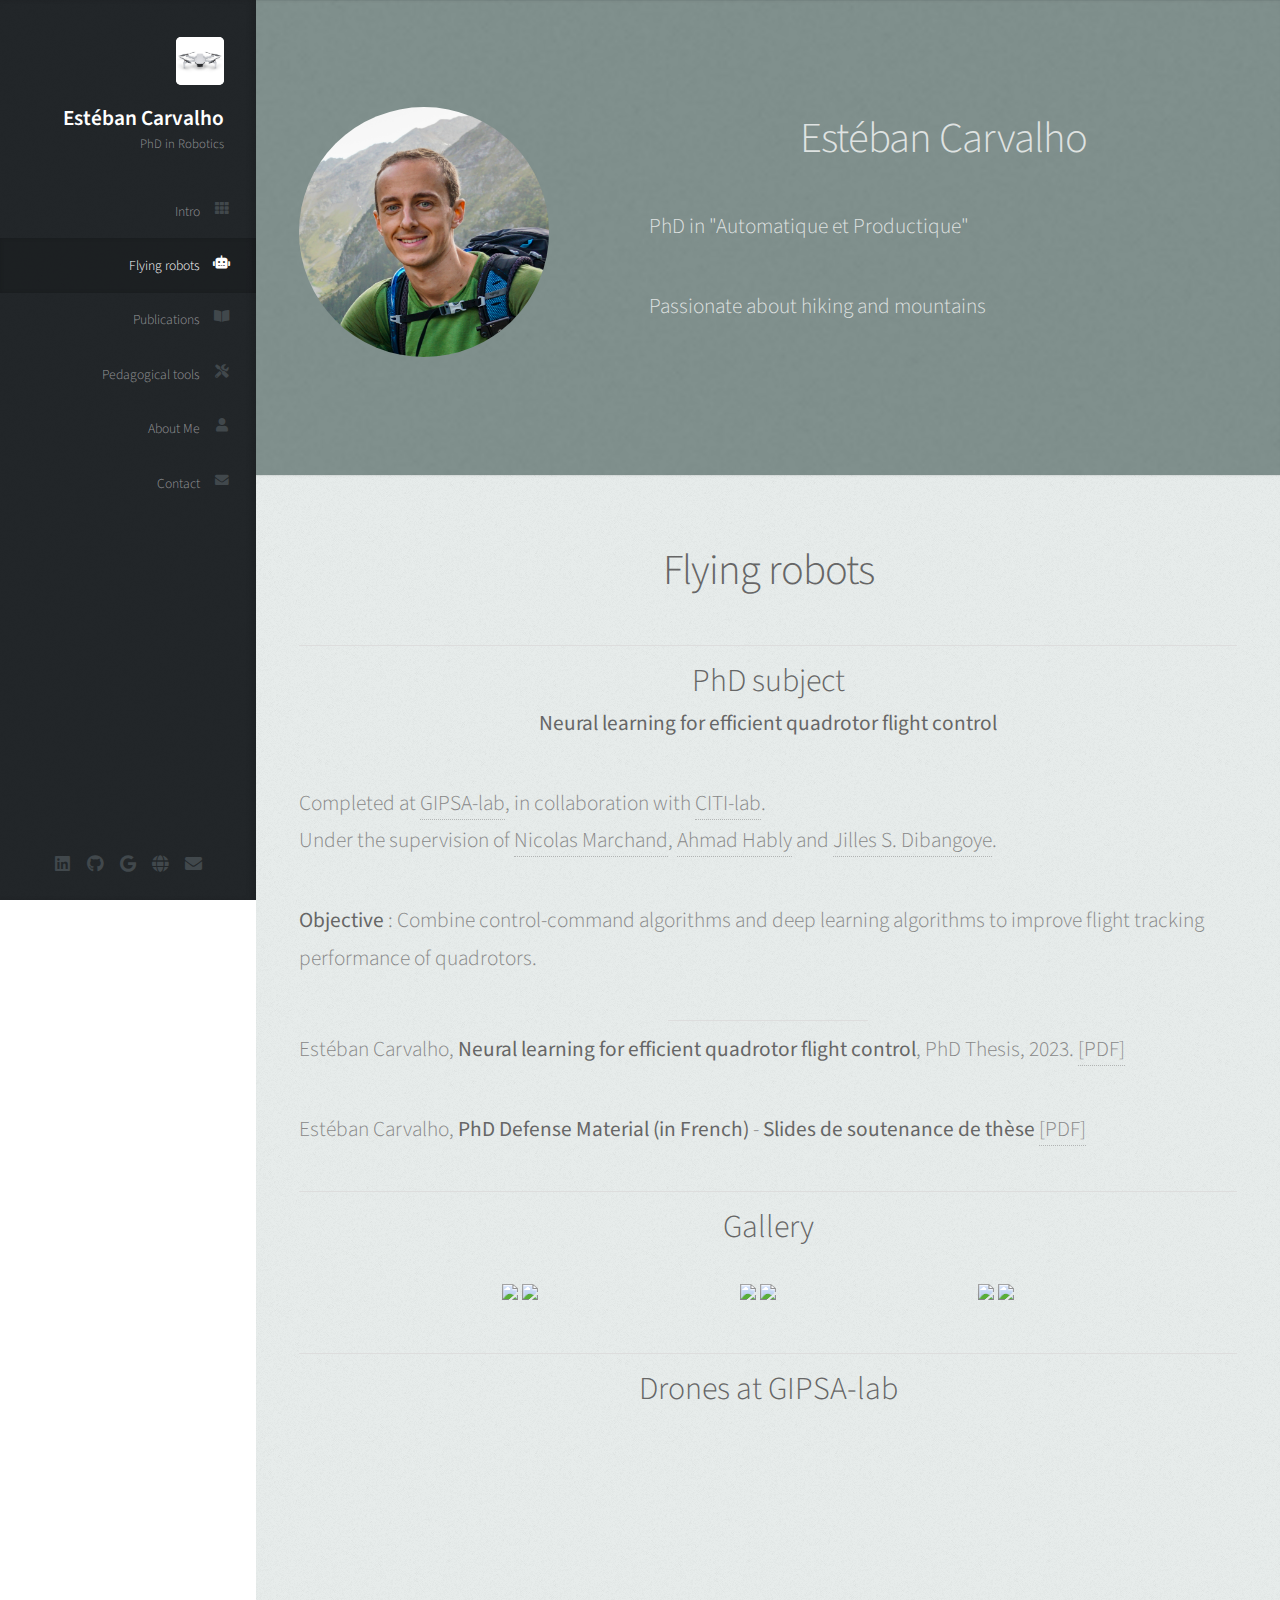
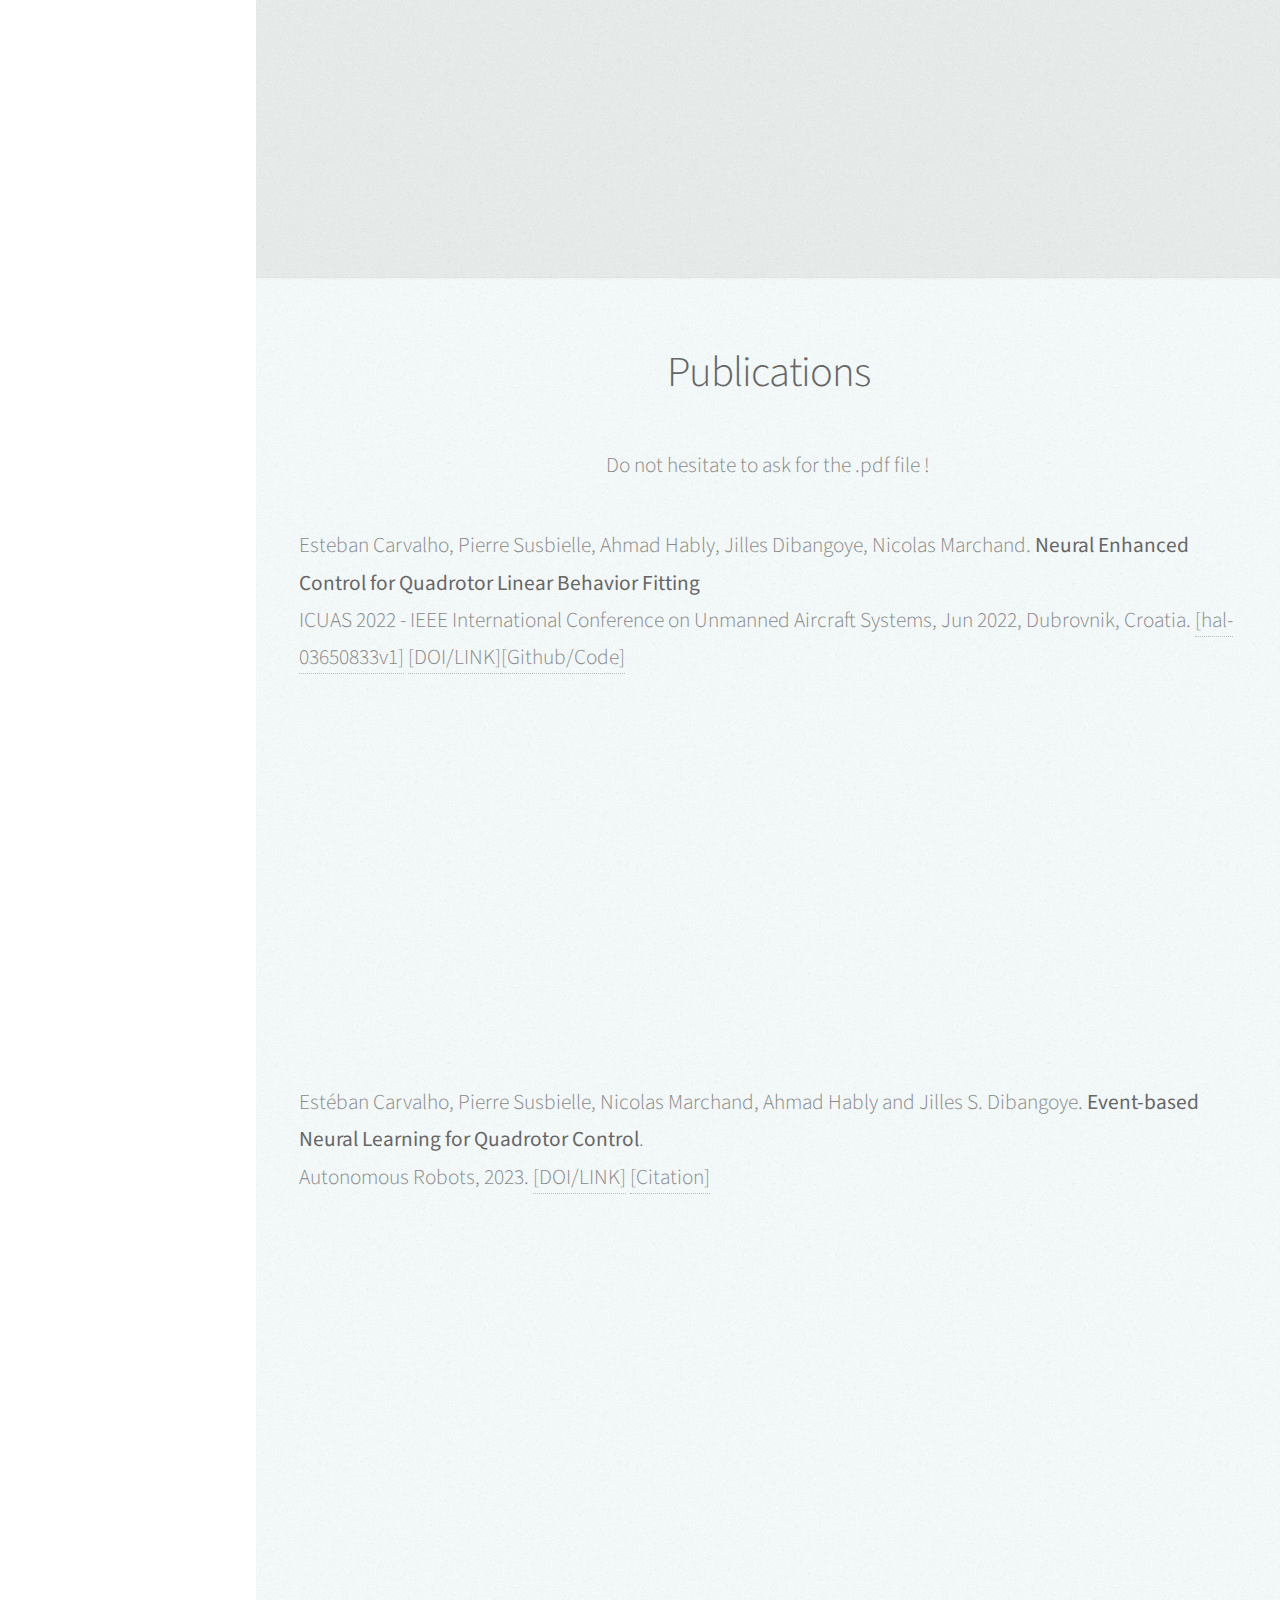
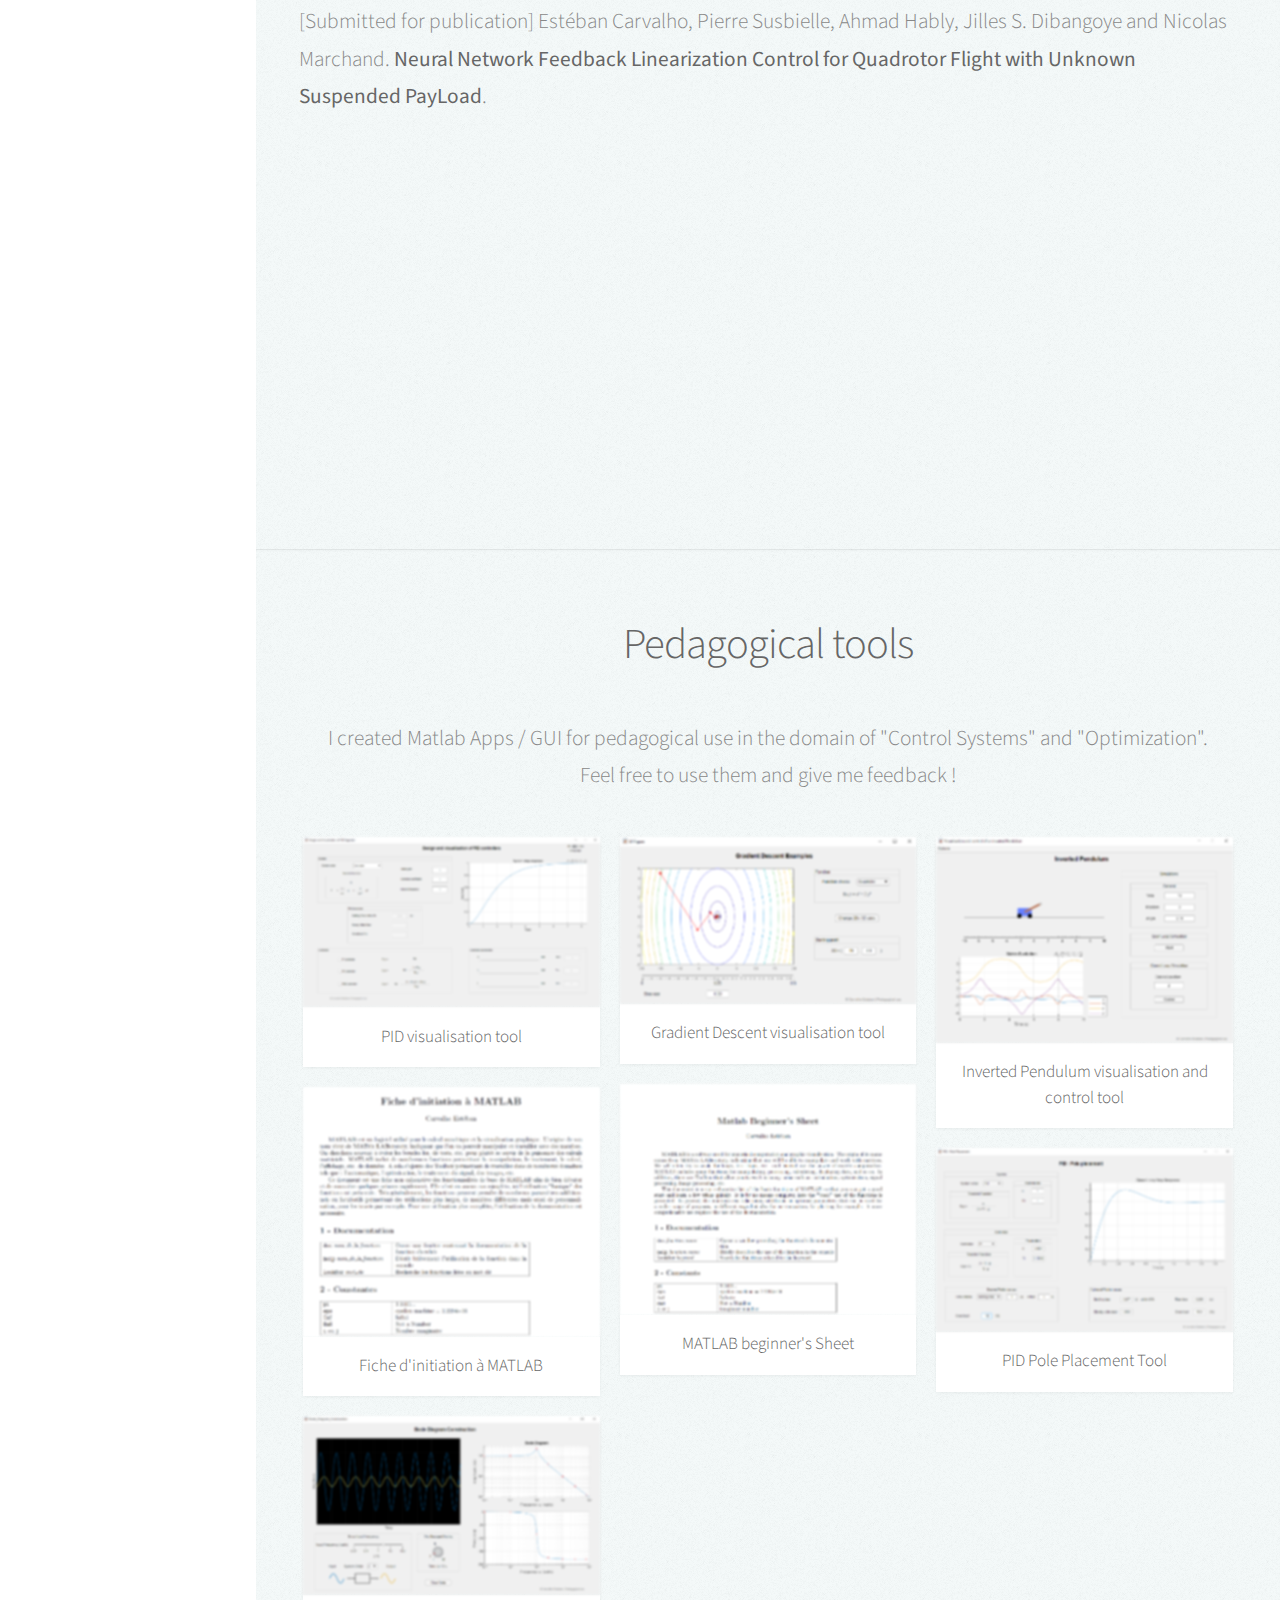
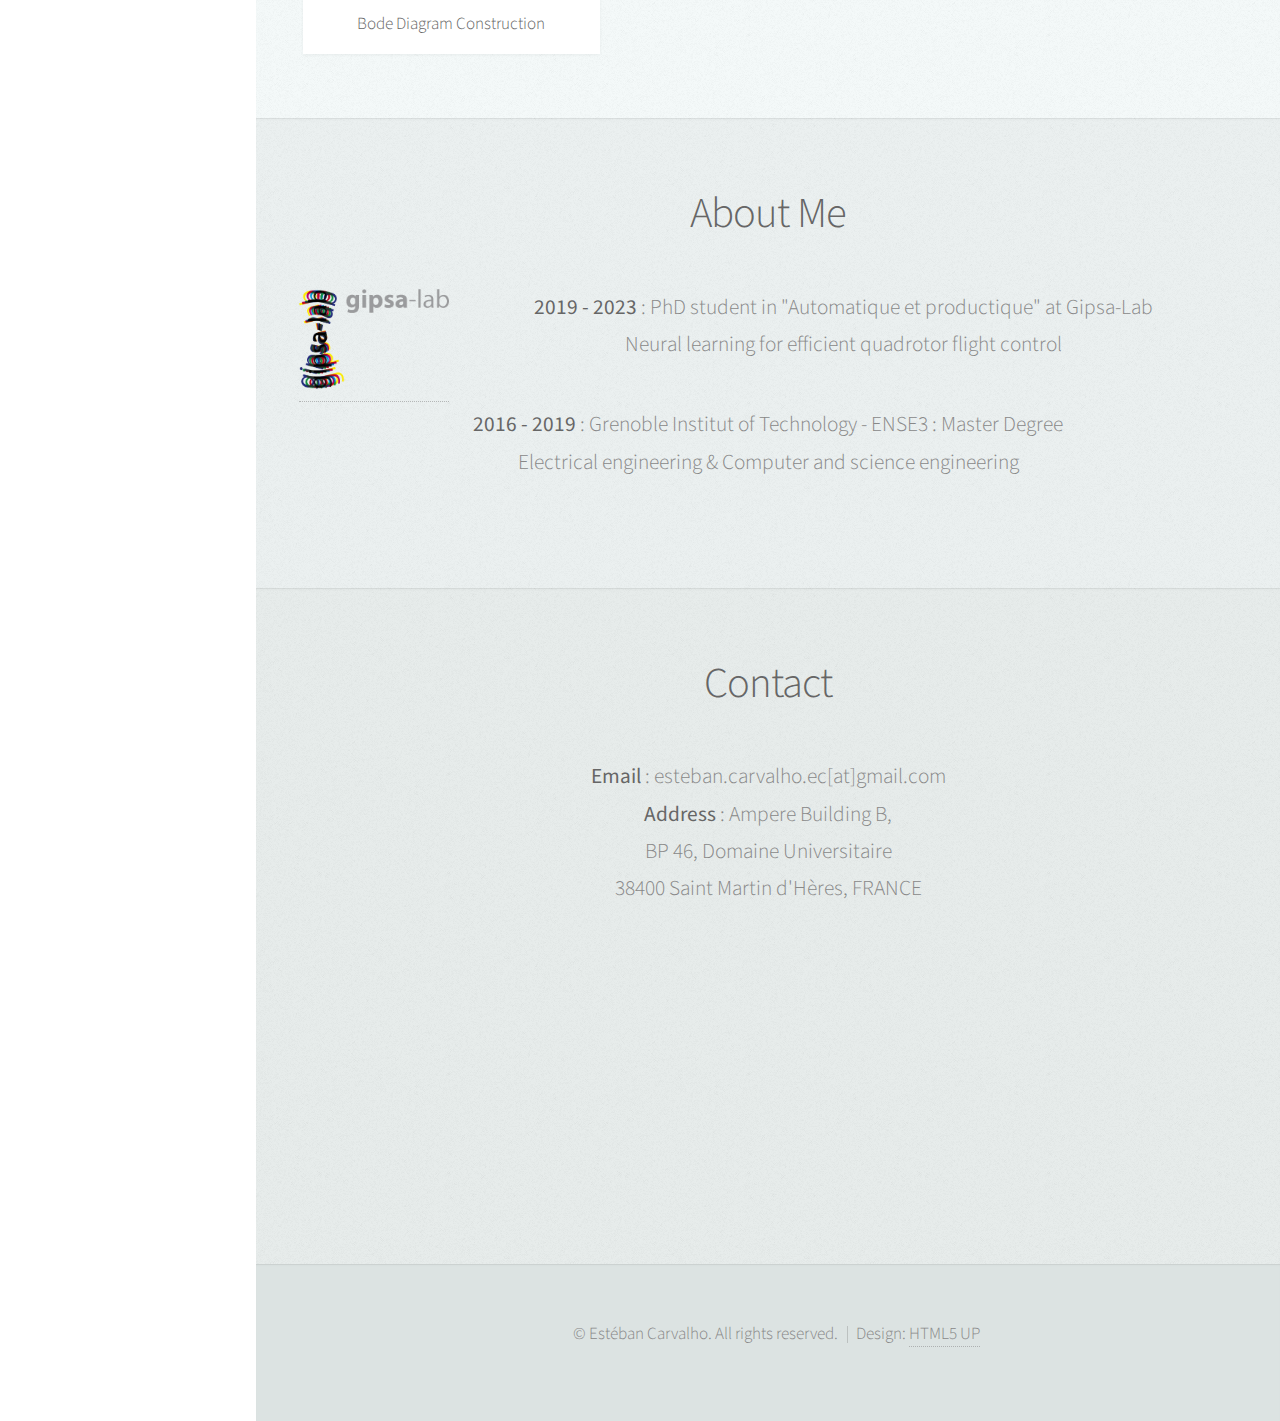
==== commit 37fe43d0: "Correct alignment" ====
--- a/index.html
+++ b/index.html
@@ -151,8 +151,8 @@
 									<br />
 	 								<br />
 	 								<p class="al"> Estéban Carvalho, Pierre Susbielle, Nicolas Marchand, Ahmad Hably and Jilles S. Dibangoye. <b> Event-based Neural Learning for Quadrotor Control</b>.
-									<br />Autonomous Robots, 2023.  </p><a href="https://doi.org/10.1007/s10514-023-10115-7" target="_blank">[DOI/LINK]</a>
-									<a href="https://citation-needed.springer.com/v2/references/10.1007/s10514-023-10115-7?format=refman&flavour=citation" target="_blank">[Citation]</a>
+									<br />Autonomous Robots, 2023.  <a href="https://doi.org/10.1007/s10514-023-10115-7" target="_blank">[DOI/LINK]</a>
+									<a href="https://citation-needed.springer.com/v2/references/10.1007/s10514-023-10115-7?format=refman&flavour=citation" target="_blank">[Citation]</a></p>
 
 	 								<iframe width="560" height="315" src="https://www.youtube.com/embed/S4I2dlPDCJY" title="Video YT 3" frameborder="0" allow="accelerometer; autoplay; clipboard-write; encrypted-media; gyroscope; picture-in-picture" allowfullscreen></iframe>
 
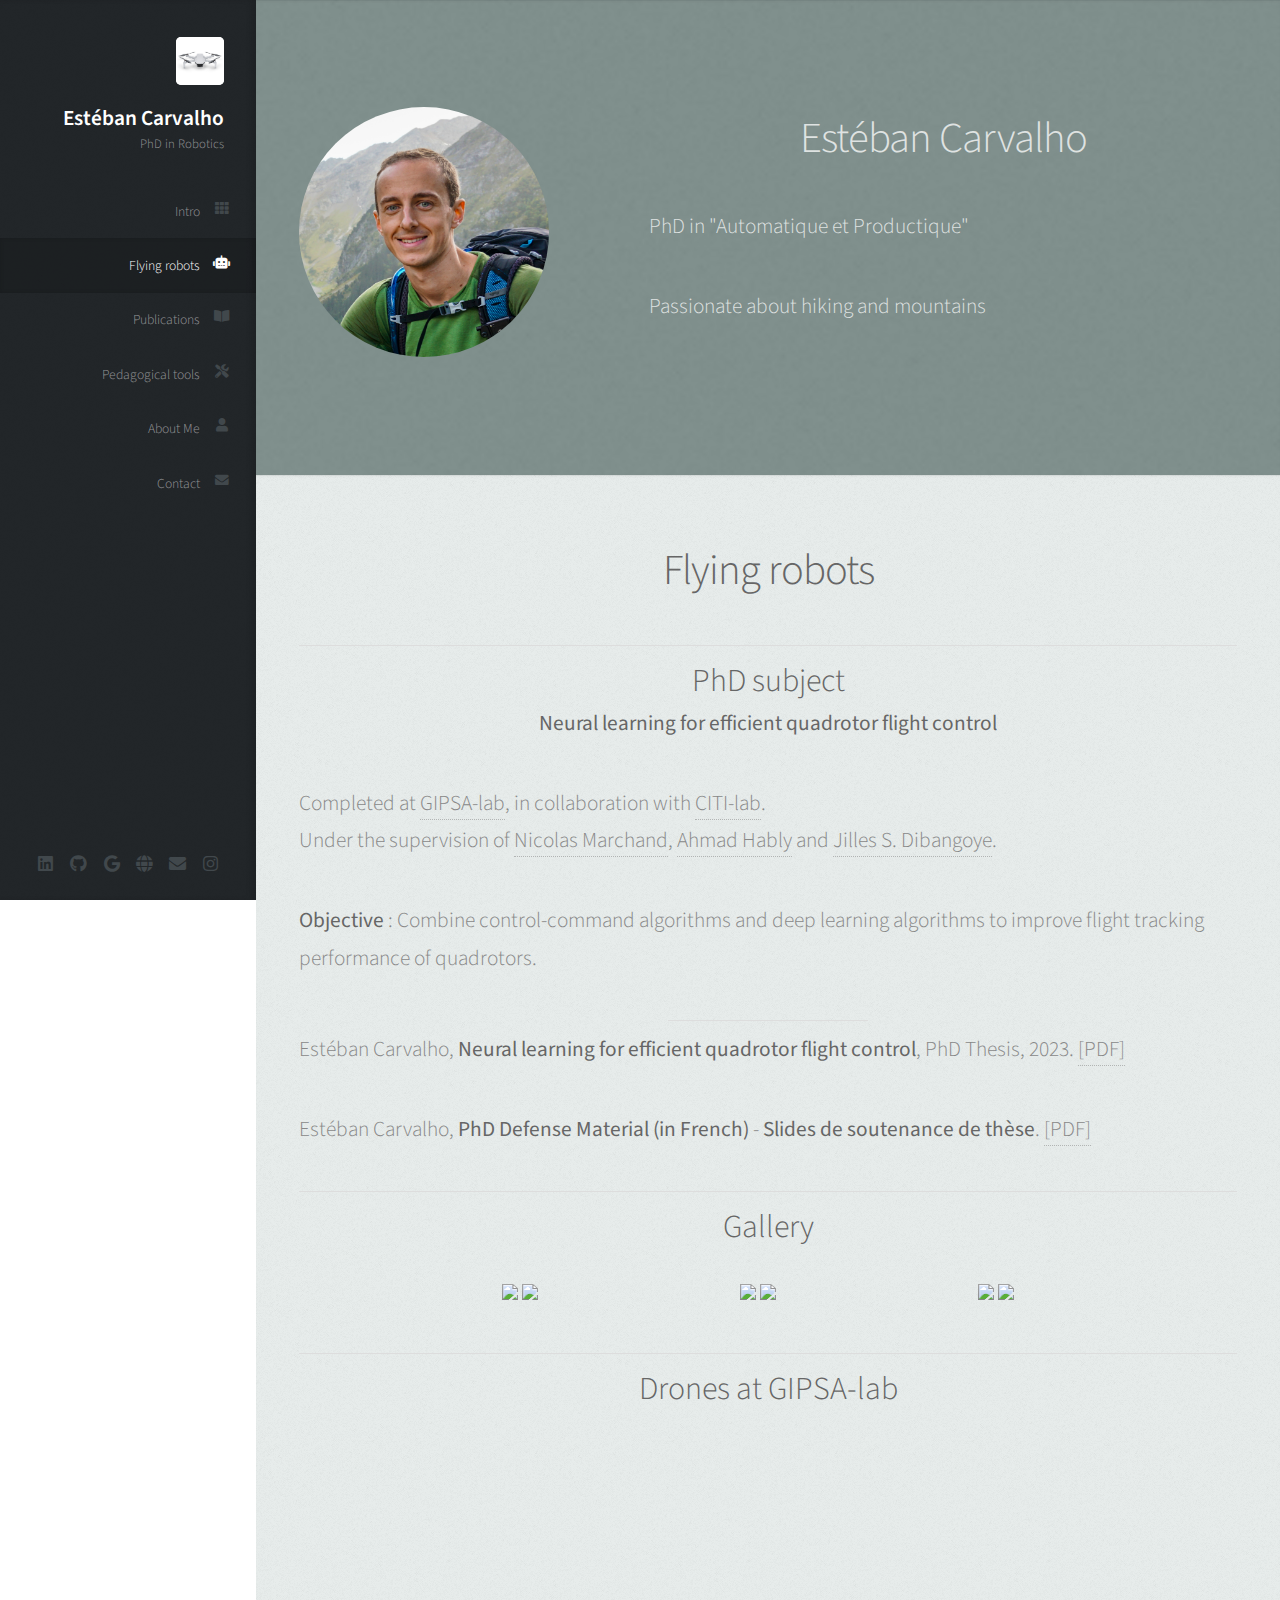
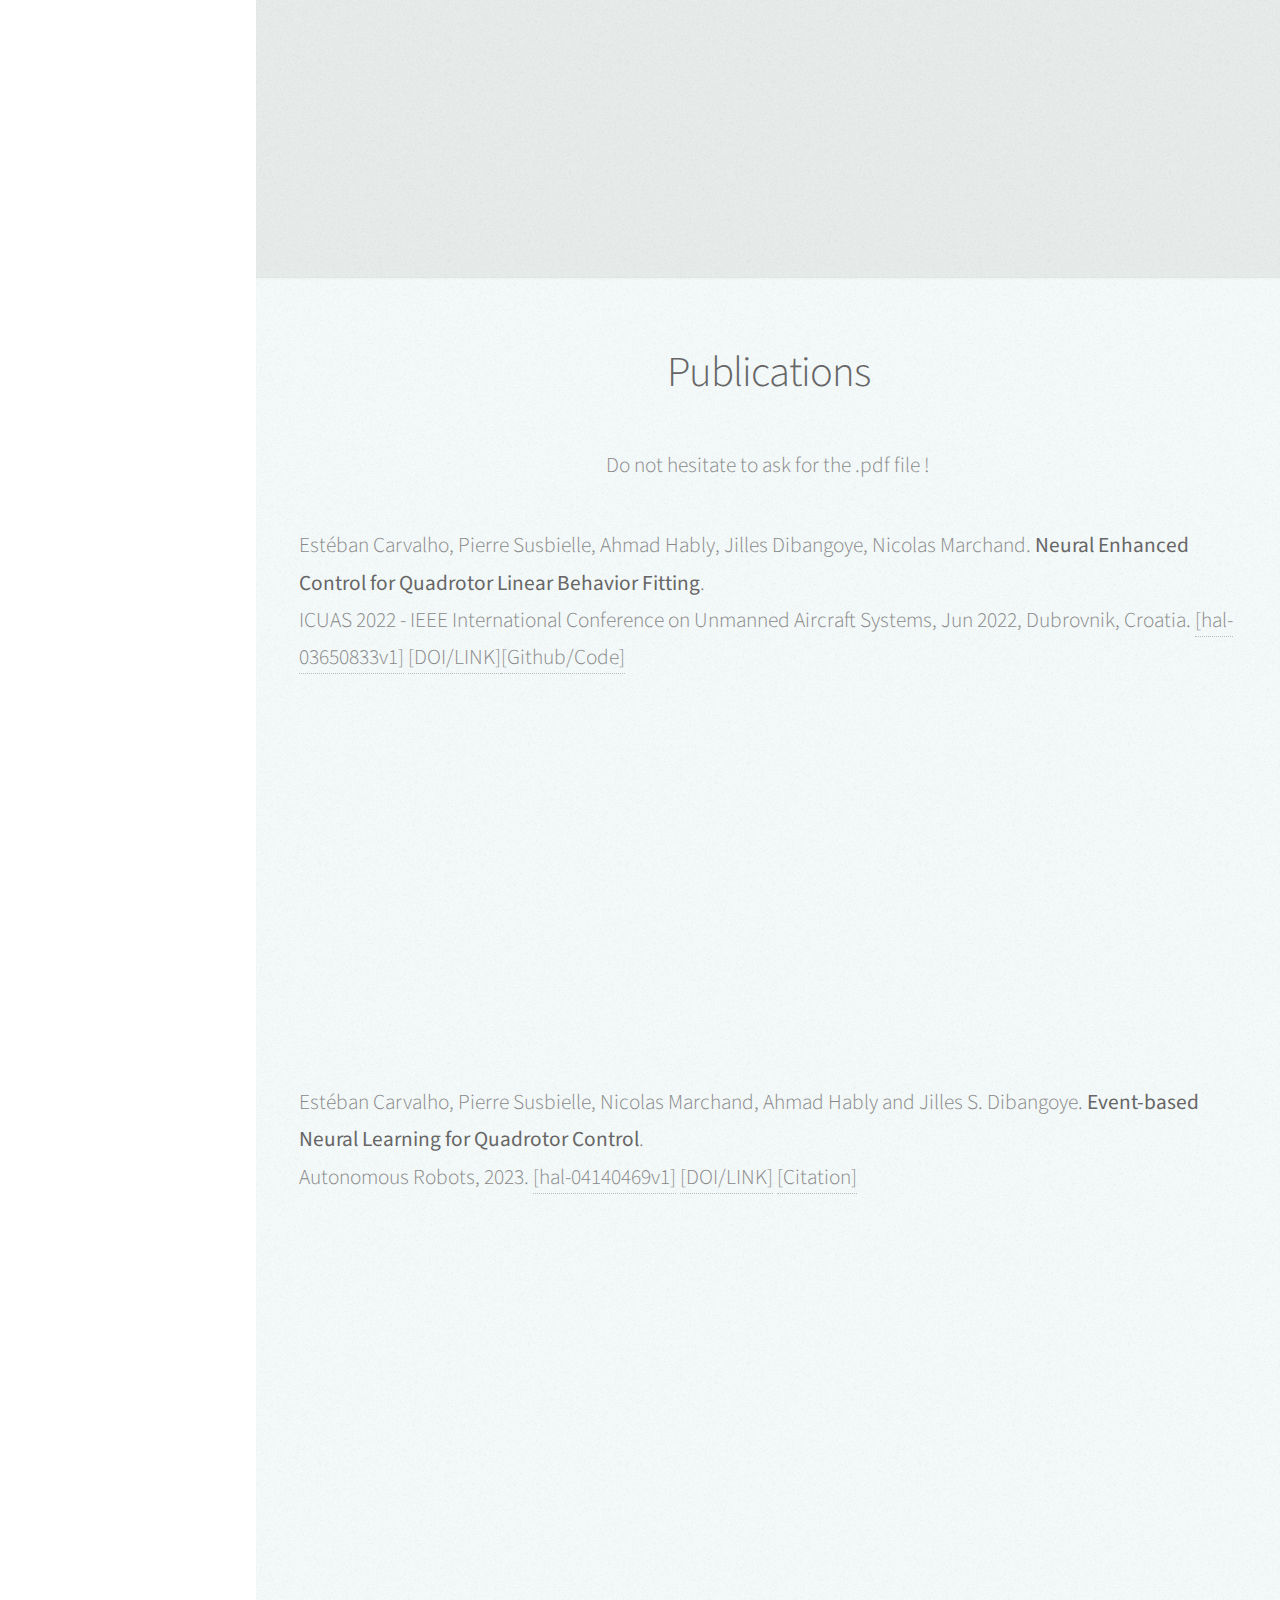
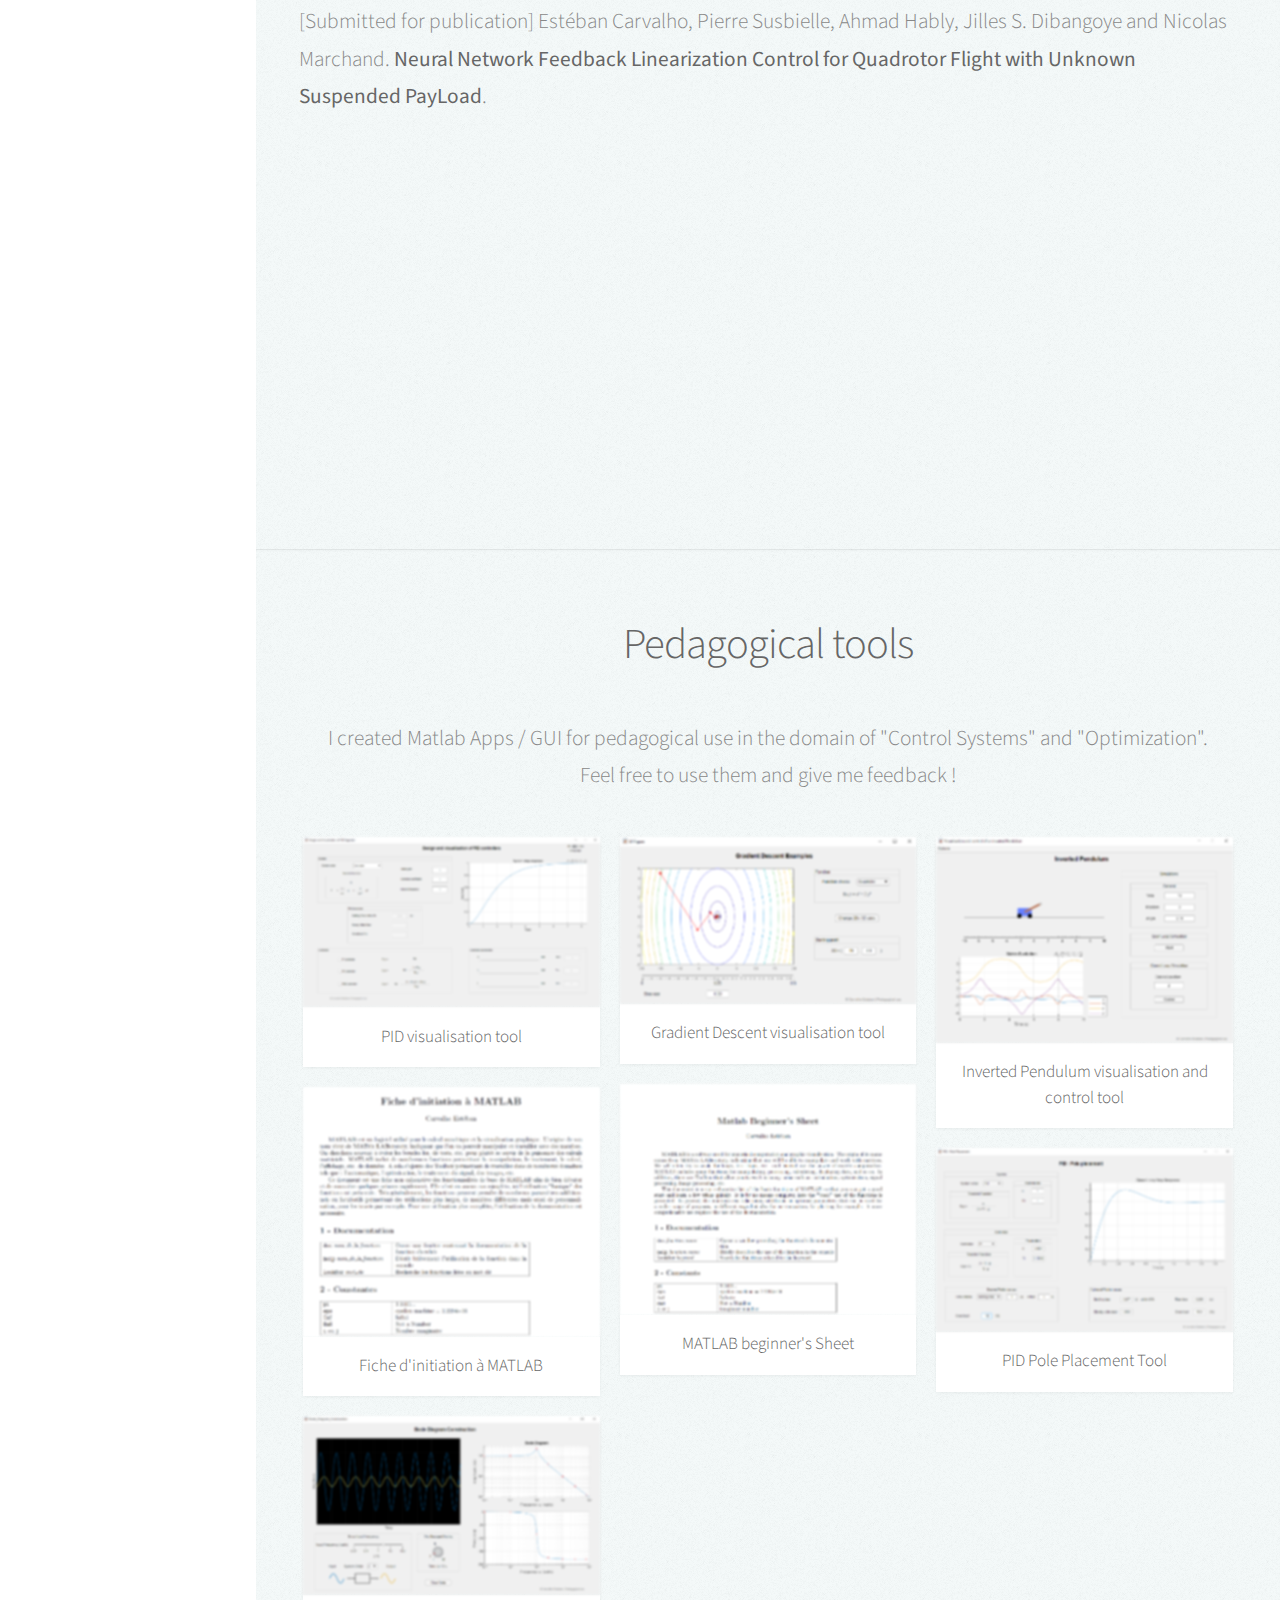
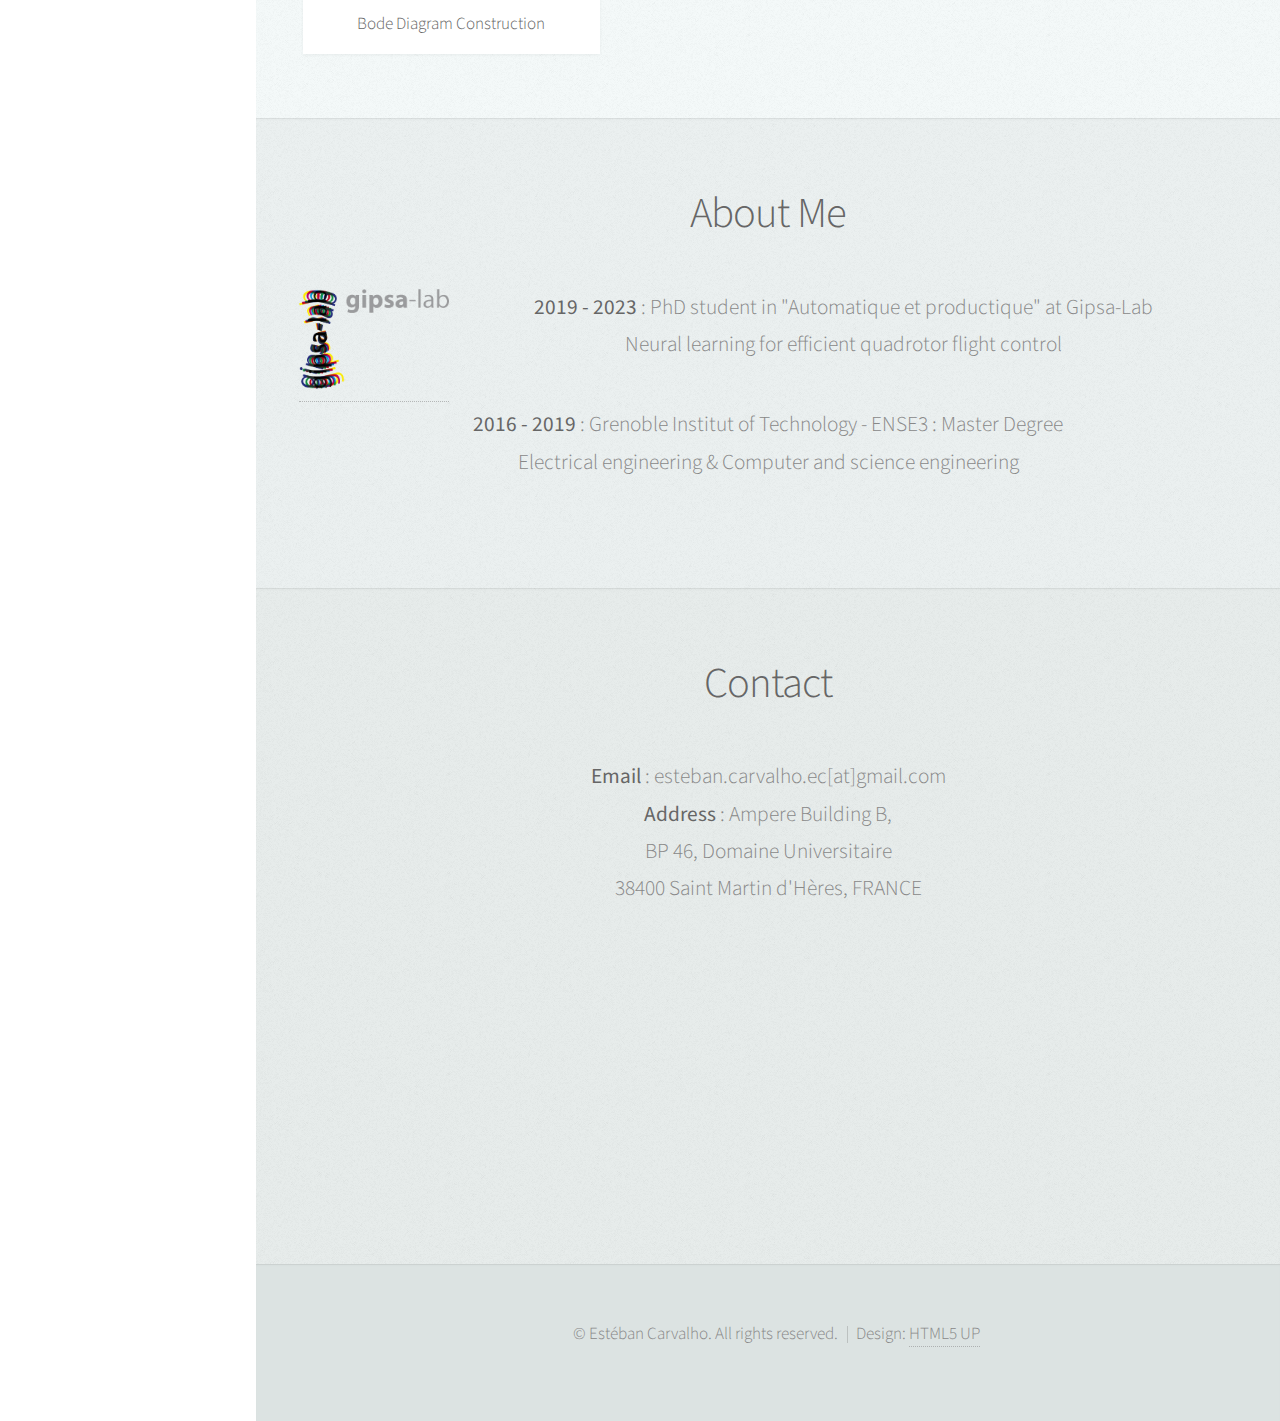
==== commit 1964fd8e: "Minor corrections" ====
--- a/index.html
+++ b/index.html
@@ -59,6 +59,8 @@
 							<li><a href="https://scholar.google.com/citations?hl=fr&user=U3iritsAAAAJ" target="_blank" class="icon brands fa-google"><span class="label">GoogleScholar</span></a></li>
 							<li><a href="https://cv.archives-ouvertes.fr/esteban-carvalho" target="_blank" class="fas fa-globe"><span class="label"></span></a></li>
 							<li><a href="mailto: esteban.carvalho@grenoble-inp.fr" target="_blank" class="icon solid fa-envelope"><span class="label">Email</span></a></li>
+							<li><a href="https://www.instagram.com/esteban._.carvalho/" target="_blank" class="icon brands fa-instagram"><span class="label">Instagram</span></a></li>
+
 						</ul>
 
 				</div>
@@ -108,7 +110,7 @@
 									<p class="al">
 									Estéban Carvalho, <b> Neural learning for efficient quadrotor flight control</b>, PhD Thesis, 2023. <a href="https://theses.hal.science/tel-04130360" target="_blank">[PDF]</a> </p>
 									<p class="al">
-									Estéban Carvalho, <b>PhD Defense Material (in French) </b>- <b>Slides de soutenance de thèse</b> <a href="documents/Soutenance_CARVALHO.pdf" target="_blank">[PDF]</a></p>
+									Estéban Carvalho, <b>PhD Defense Material (in French) </b>- <b>Slides de soutenance de thèse</b>. <a href="documents/Soutenance_CARVALHO.pdf" target="_blank">[PDF]</a></p>
 									<hr>
 									<h3>Gallery</h3><br />
 
@@ -143,15 +145,18 @@
 									</header>
 									<p> Do not hesitate to ask for the .pdf file ! </p>
 
-									<p class="al">Esteban Carvalho, Pierre Susbielle, Ahmad Hably, Jilles Dibangoye, Nicolas Marchand. <b>Neural Enhanced Control for Quadrotor Linear Behavior Fitting</b>
+									<p class="al"> Estéban Carvalho, Pierre Susbielle, Ahmad Hably, Jilles Dibangoye, Nicolas Marchand. <b>Neural Enhanced Control for Quadrotor Linear Behavior Fitting</b>.
 									<br /> ICUAS 2022 - IEEE International Conference on Unmanned Aircraft Systems, Jun 2022, Dubrovnik, Croatia. <a href="https://hal.archives-ouvertes.fr/hal-03650833v1" target="_blank">[hal-03650833v1]</a>
-									<a href="https://doi.org/10.1109/ICUAS54217.2022.9836058" target="_blank">[DOI/LINK]</a><a href="https://github.com/gipsa-lab-uav/uav_control_ai" target="_blank">[Github/Code]</a></p>
+									<a href="https://doi.org/10.1109/ICUAS54217.2022.9836058" target="_blank">[DOI/LINK]</a><a href="https://github.com/gipsa-lab-uav/uav_control_ai" target="_blank">[Github/Code]</a>
+									</p>
 									<iframe width="560" height="315" src="https://www.youtube.com/embed/c70nlsMVi9M" title="Video YT 1" frameborder="0" allow="accelerometer; autoplay; clipboard-write; encrypted-media; gyroscope; picture-in-picture" allowfullscreen></iframe>
 
 									<br />
 	 								<br />
 	 								<p class="al"> Estéban Carvalho, Pierre Susbielle, Nicolas Marchand, Ahmad Hably and Jilles S. Dibangoye. <b> Event-based Neural Learning for Quadrotor Control</b>.
-									<br />Autonomous Robots, 2023.  <a href="https://doi.org/10.1007/s10514-023-10115-7" target="_blank">[DOI/LINK]</a>
+									<br />Autonomous Robots, 2023.
+									<a href="https://hal.science/hal-04140469" target="_blank">[hal-04140469v1]</a>
+									<a href="https://doi.org/10.1007/s10514-023-10115-7" target="_blank">[DOI/LINK]</a>
 									<a href="https://citation-needed.springer.com/v2/references/10.1007/s10514-023-10115-7?format=refman&flavour=citation" target="_blank">[Citation]</a></p>
 
 	 								<iframe width="560" height="315" src="https://www.youtube.com/embed/S4I2dlPDCJY" title="Video YT 3" frameborder="0" allow="accelerometer; autoplay; clipboard-write; encrypted-media; gyroscope; picture-in-picture" allowfullscreen></iframe>
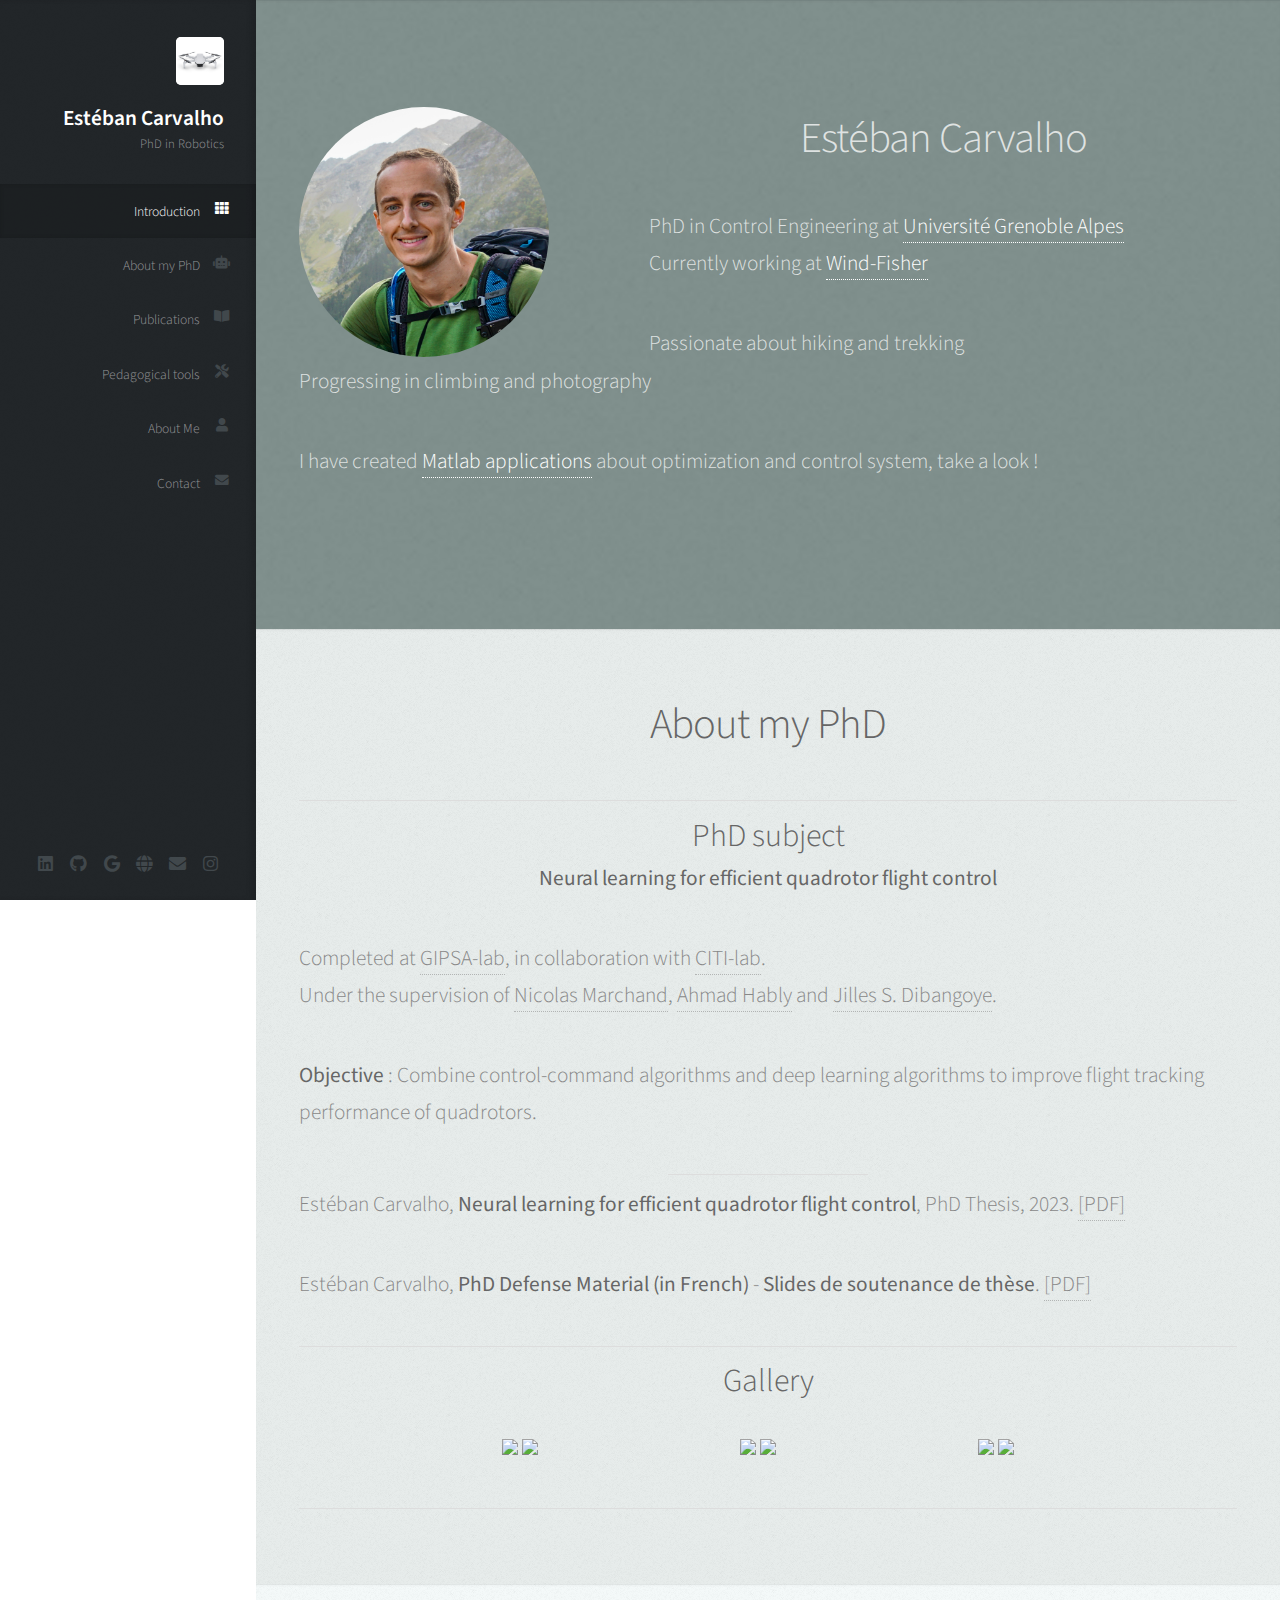
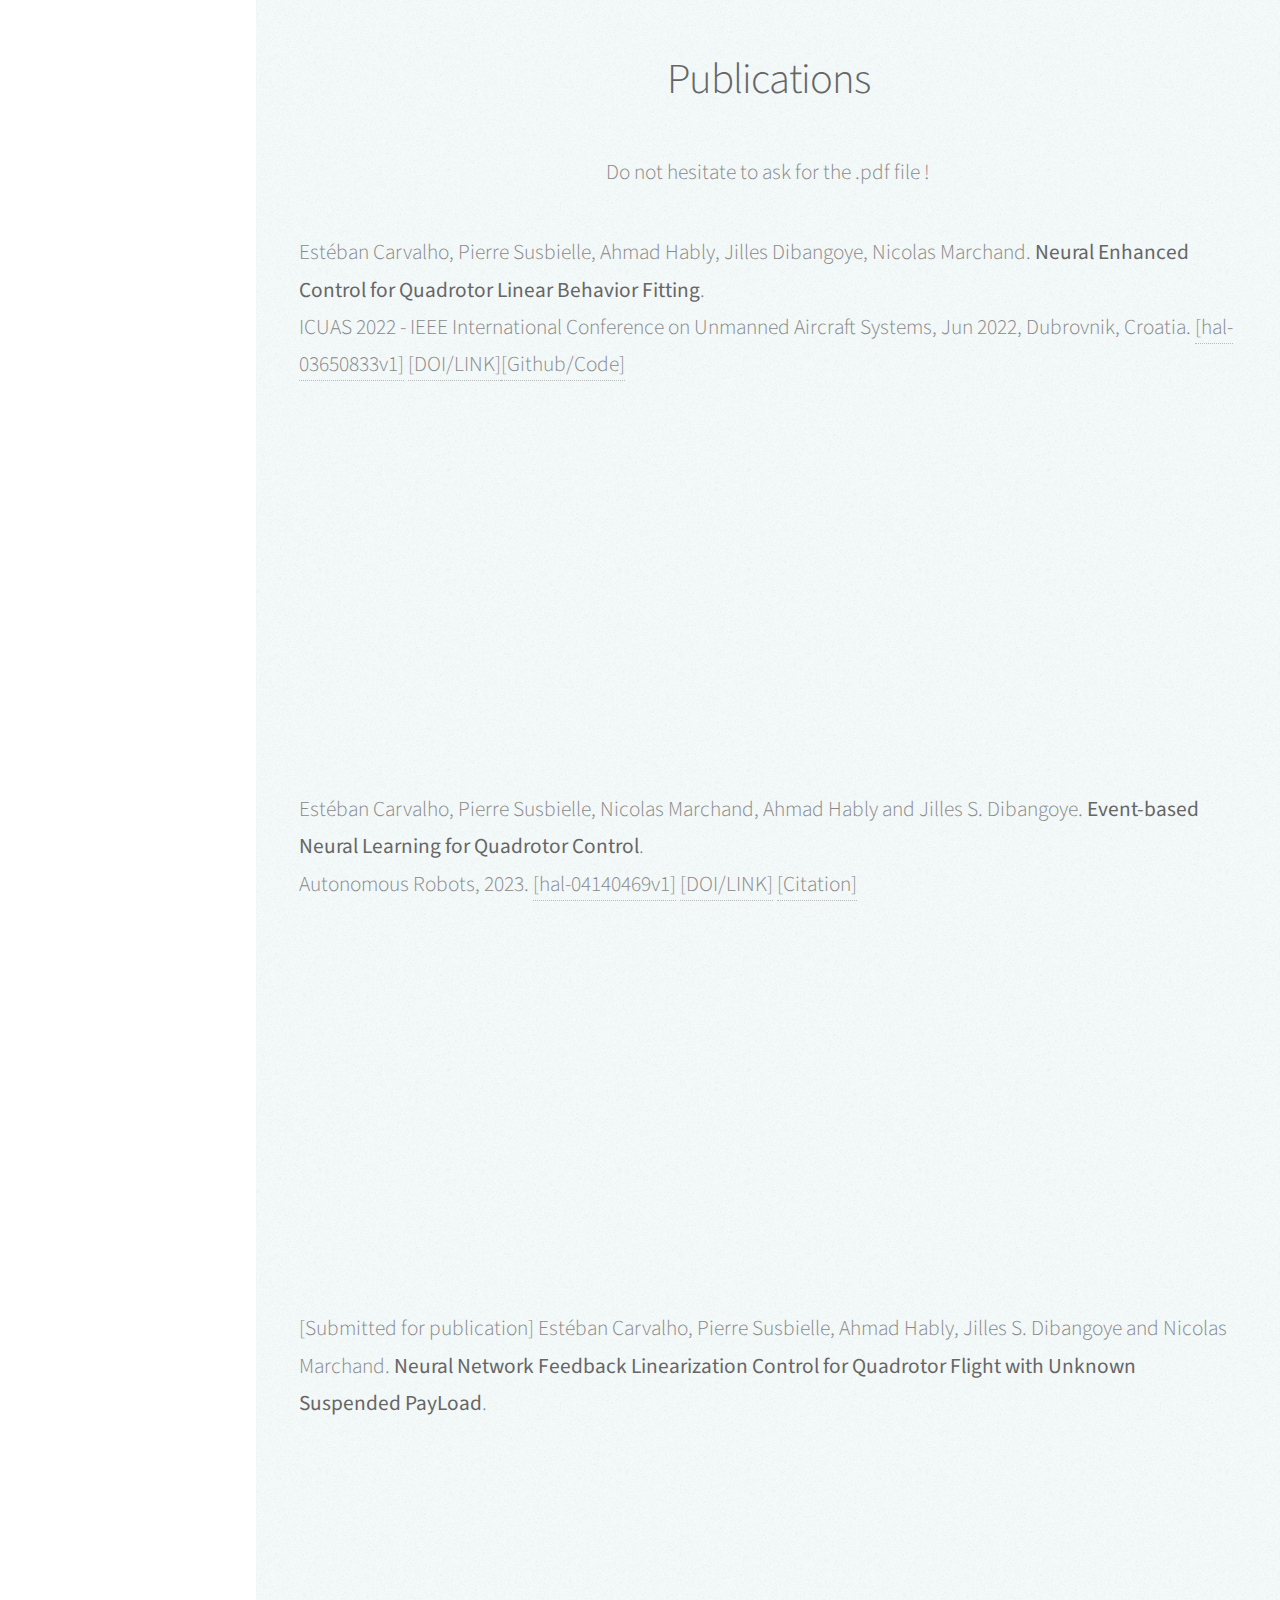
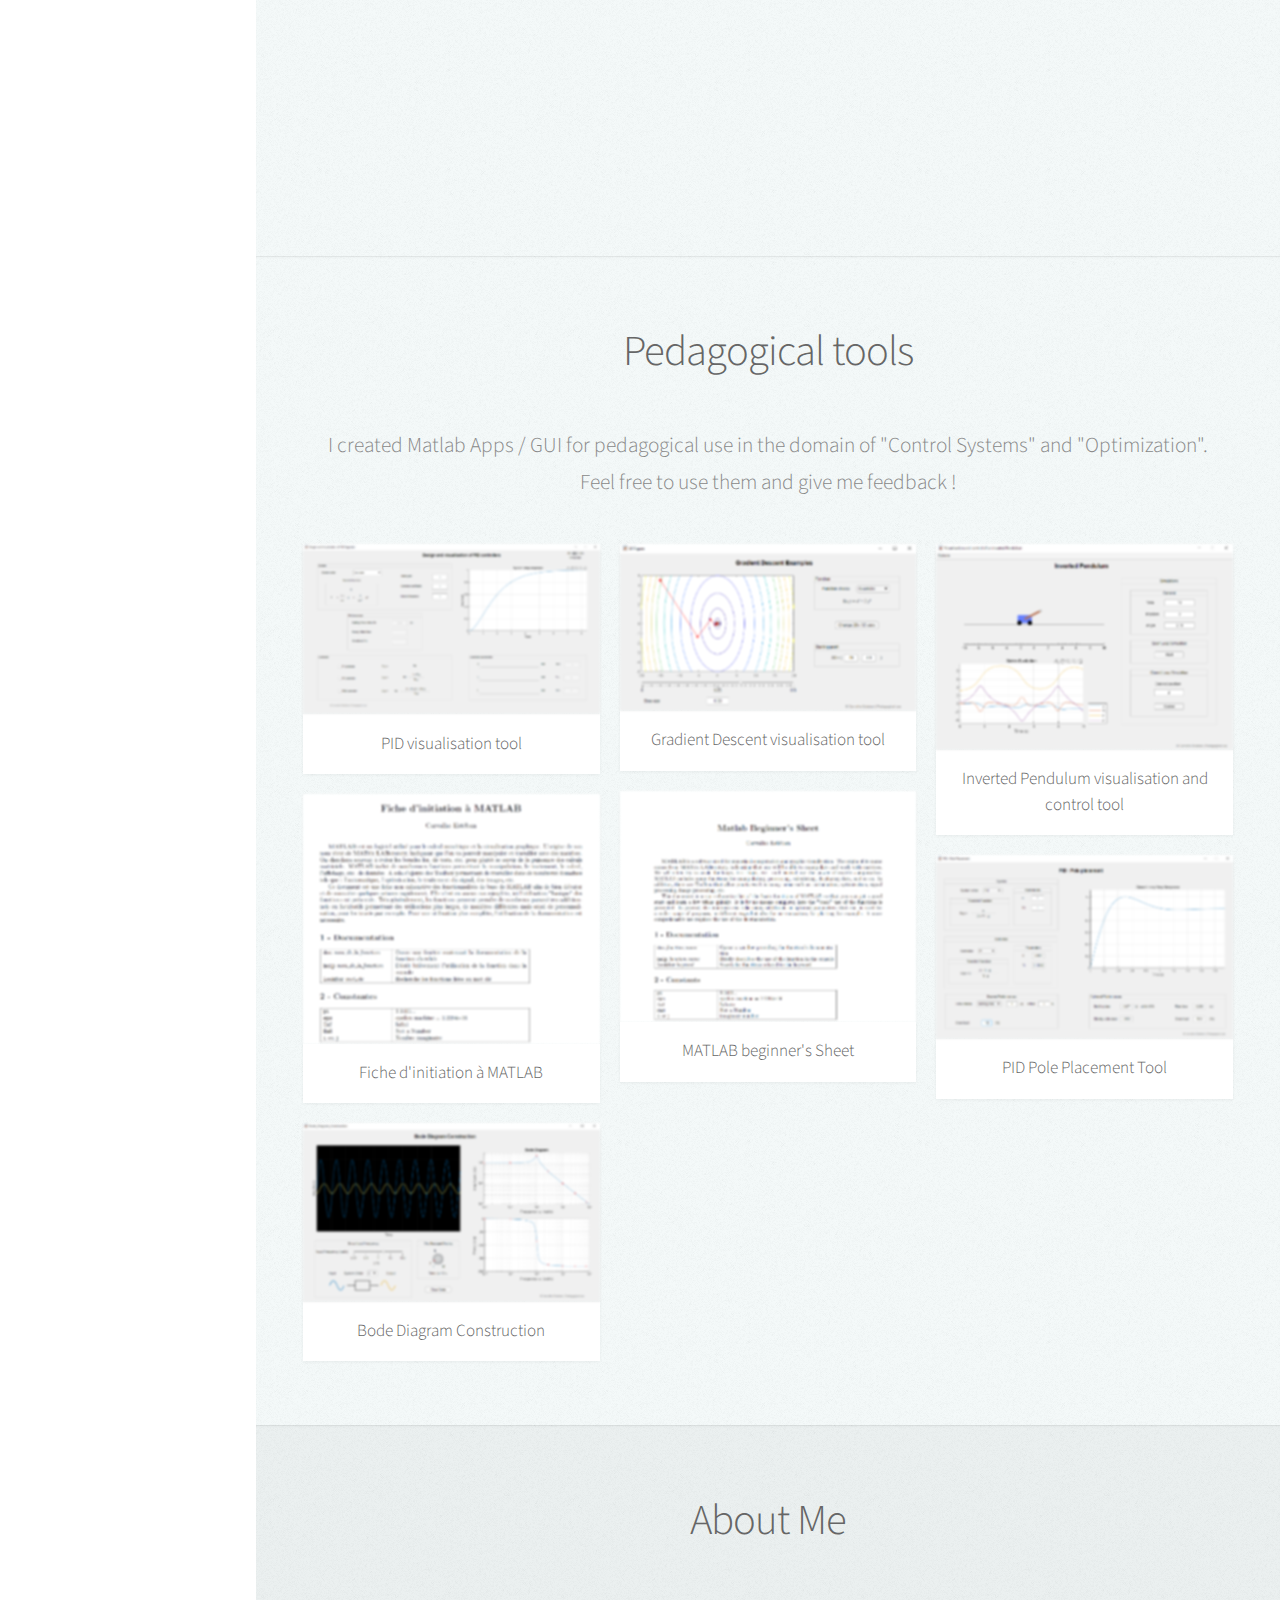
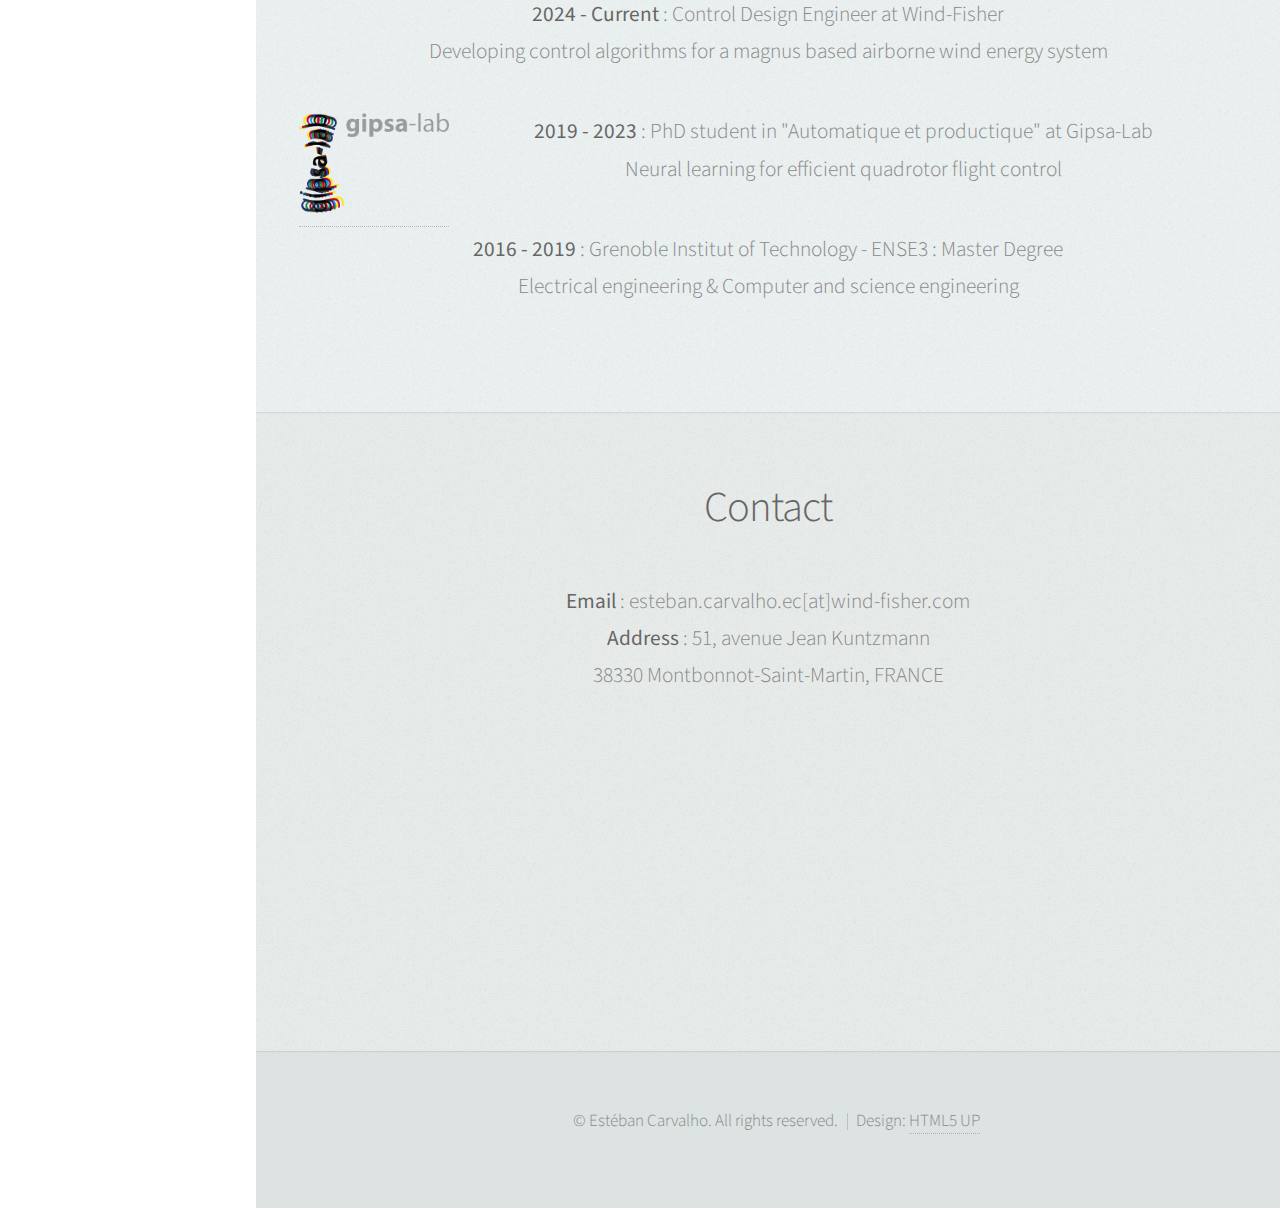
==== commit b91b3cd2: "Maj info perso" ====
--- a/index.html
+++ b/index.html
@@ -38,8 +38,8 @@
 					<!-- Nav -->
 						<nav id="nav">
 							<ul>
-								<li><a href="#top" id="top-link"><span class="icon solid fa-th">Intro</span></a></li>
-								<li><a href="#phd" id="phd-link"><span class="icon solid fa-robot">Flying robots</span></a></li>
+								<li><a href="#top" id="top-link"><span class="icon solid fa-th">Introduction</span></a></li>
+								<li><a href="#phd" id="phd-link"><span class="icon solid fa-robot">About my PhD</span></a></li>
 								<li><a href="#publications" id="publications-link"><span class="icon solid fa-book-open">Publications</span></a></li>
 								<li><a href="#pedagogical_tools" id="peda-tools-link"><span class="icon solid fa-tools">Pedagogical tools</span></a></li>
 								<li><a href="#about" id="about-link"><span class="icon solid fa-user">About Me</span></a></li>
@@ -80,8 +80,14 @@
 								</div>
 								<div>
 									<h2 class="alt">Estéban Carvalho</h2>
-										<p class="al"> </br> PhD in "Automatique et Productique"</p>
-										<p class="al">	Passionate about hiking and mountains</p>
+										<p class="al"> </br> PhD in Control Engineering at <a href="https://www.univ-grenoble-alpes.fr/" target="_blank">Université Grenoble Alpes</a>
+										 </br> Currently working at <a href="https://wind-fisher.com/" target="_blank">Wind-Fisher</a> </p>
+
+										<p class="al">	Passionate about hiking and trekking </br>
+										Progressing in climbing and photography </p>
+
+
+											<p class="al"> I have created <a href="#pedagogical_tools">Matlab applications</a> about optimization and control system, take a look !  </p>
 								</div>
 							</header>
 						</div>
@@ -91,14 +97,14 @@
 						<section id="phd" class="four">
 							<div class="container">
 								<header>
-									<h2> Flying robots</h2>
+									<h2> About my PhD </h2>
 								</header>
 								<hr>
 								<h3> PhD subject</h3>
 								<p > <b> Neural learning for efficient quadrotor flight control </b></p>
 								<p class="al">Completed at <a href="https://www.gipsa-lab.grenoble-inp.fr/" target="_blank">GIPSA-lab</a>, in collaboration with <a href="https://www.citi-lab.fr/" target="_blank">CITI-lab</a>.
-							</br>Under the supervision of <a href="http://www.gipsa-lab.grenoble-inp.fr/~nicolas.marchand/" target="_blank">Nicolas Marchand</a>,
-									<a href="http://www.gipsa-lab.grenoble-inp.fr/~ahmad.hably/" target="_blank">Ahmad Hably</a> and <a href="http://perso.citi-lab.fr/jdibangoy/" target="_blank">
+							</br>Under the supervision of <a href="https://www.gipsa-lab.grenoble-inp.fr/~nicolas.marchand/" target="_blank">Nicolas Marchand</a>,
+									<a href="https://www.gipsa-lab.grenoble-inp.fr/~ahmad.hably/" target="_blank">Ahmad Hably</a> and <a href="http://perso.citi-lab.fr/jdibangoy/" target="_blank">
 										Jilles S. Dibangoye</a>.</p>
 								<p class="al">
 
@@ -130,9 +136,7 @@
 										</div>
 										<br />
 								<hr>
-								<h3>Drones at GIPSA-lab</h3>
-								<br />
-								<iframe class="video_yt" src="https://www.youtube.com/embed/UUVHB0I5vBQ" frameborder="0" allow="accelerometer; autoplay; encrypted-media; gyroscope; picture-in-picture" allowfullscreen></iframe>
+
 							</div>
 						</section>
 
@@ -239,7 +243,10 @@
 								<header>
 									<h2>About Me</h2>
 								</header>
-								<a class="logo_img_l" href="http://www.gipsa-lab.fr/" target="_blank"> <img src="images/gipsa.png" alt="" width="150"> </a>
+								<a class="logo_img_l" href="https://wind-fisher.com/" target="_blank"> <img src="images/windfisher.png" alt="" width="150"> </a>
+								<p> <strong>2024 - Current </strong> : Control Design Engineer at Wind-Fisher <br /> Developing control algorithms for a magnus based airborne wind energy system </p>
+
+								<a class="logo_img_l" href="https://www.gipsa-lab.grenoble-inp.fr/" target="_blank"> <img src="images/gipsa.png" alt="" width="150"> </a>
 								<p> <strong>2019 - 2023</strong> : PhD student in "Automatique et productique" at Gipsa-Lab <br /> Neural learning for efficient quadrotor flight control </p>
 
 								<a class="logo_img_l" href="https://ense3.grenoble-inp.fr/" target="_blank"> <img src="images/e3.svg" alt="" width="150"> </a>
@@ -258,15 +265,14 @@
 							<header>
 								<h2>Contact</h2>
 							</header>
-							<p><strong>Email</strong> : esteban.carvalho.ec[at]gmail.com<br />
-							<strong>Address</strong> : Ampere Building B,<br />
-							BP 46, Domaine Universitaire<br />
-							38400 Saint Martin d'Hères, FRANCE</p>
+							<p><strong>Email</strong> : esteban.carvalho.ec[at]wind-fisher.com<br />
+							<strong>Address</strong> :
+							51, avenue Jean Kuntzmann <br />
+							38330 Montbonnot-Saint-Martin, FRANCE</p>
 						</div>
 						<div class="mapouter">
 							<div class="gmap_canvas">
-								<iframe width="500" height="250" id="gmap_canvas" src="https://maps.google.com/maps?q=Gipsa-lab&t=&z=13&ie=UTF8&iwloc=&output=embed" frameborder="0" scrolling="no" marginheight="0" marginwidth="0">
-								</iframe>
+								<iframe src="https://www.google.com/maps/embed?pb=!1m18!1m12!1m3!1d38927.46871716431!2d5.786662396880459!3d45.2086508285266!2m3!1f0!2f0!3f0!3m2!1i1024!2i768!4f13.1!3m3!1m2!1s0x478a5fb11aad8567%3A0xf02478aff8d5b462!2s51%20Av.%20Jean%20Kuntzmann%2C%2038330%20Montbonnot-Saint-Martin!5e0!3m2!1sfr!2sfr!4v1710869965348!5m2!1sfr!2sfr" width="600" height="450" style="border:0;" allowfullscreen="" loading="lazy" referrerpolicy="no-referrer-when-downgrade"></iframe>
 							</div>
 						</div>
 
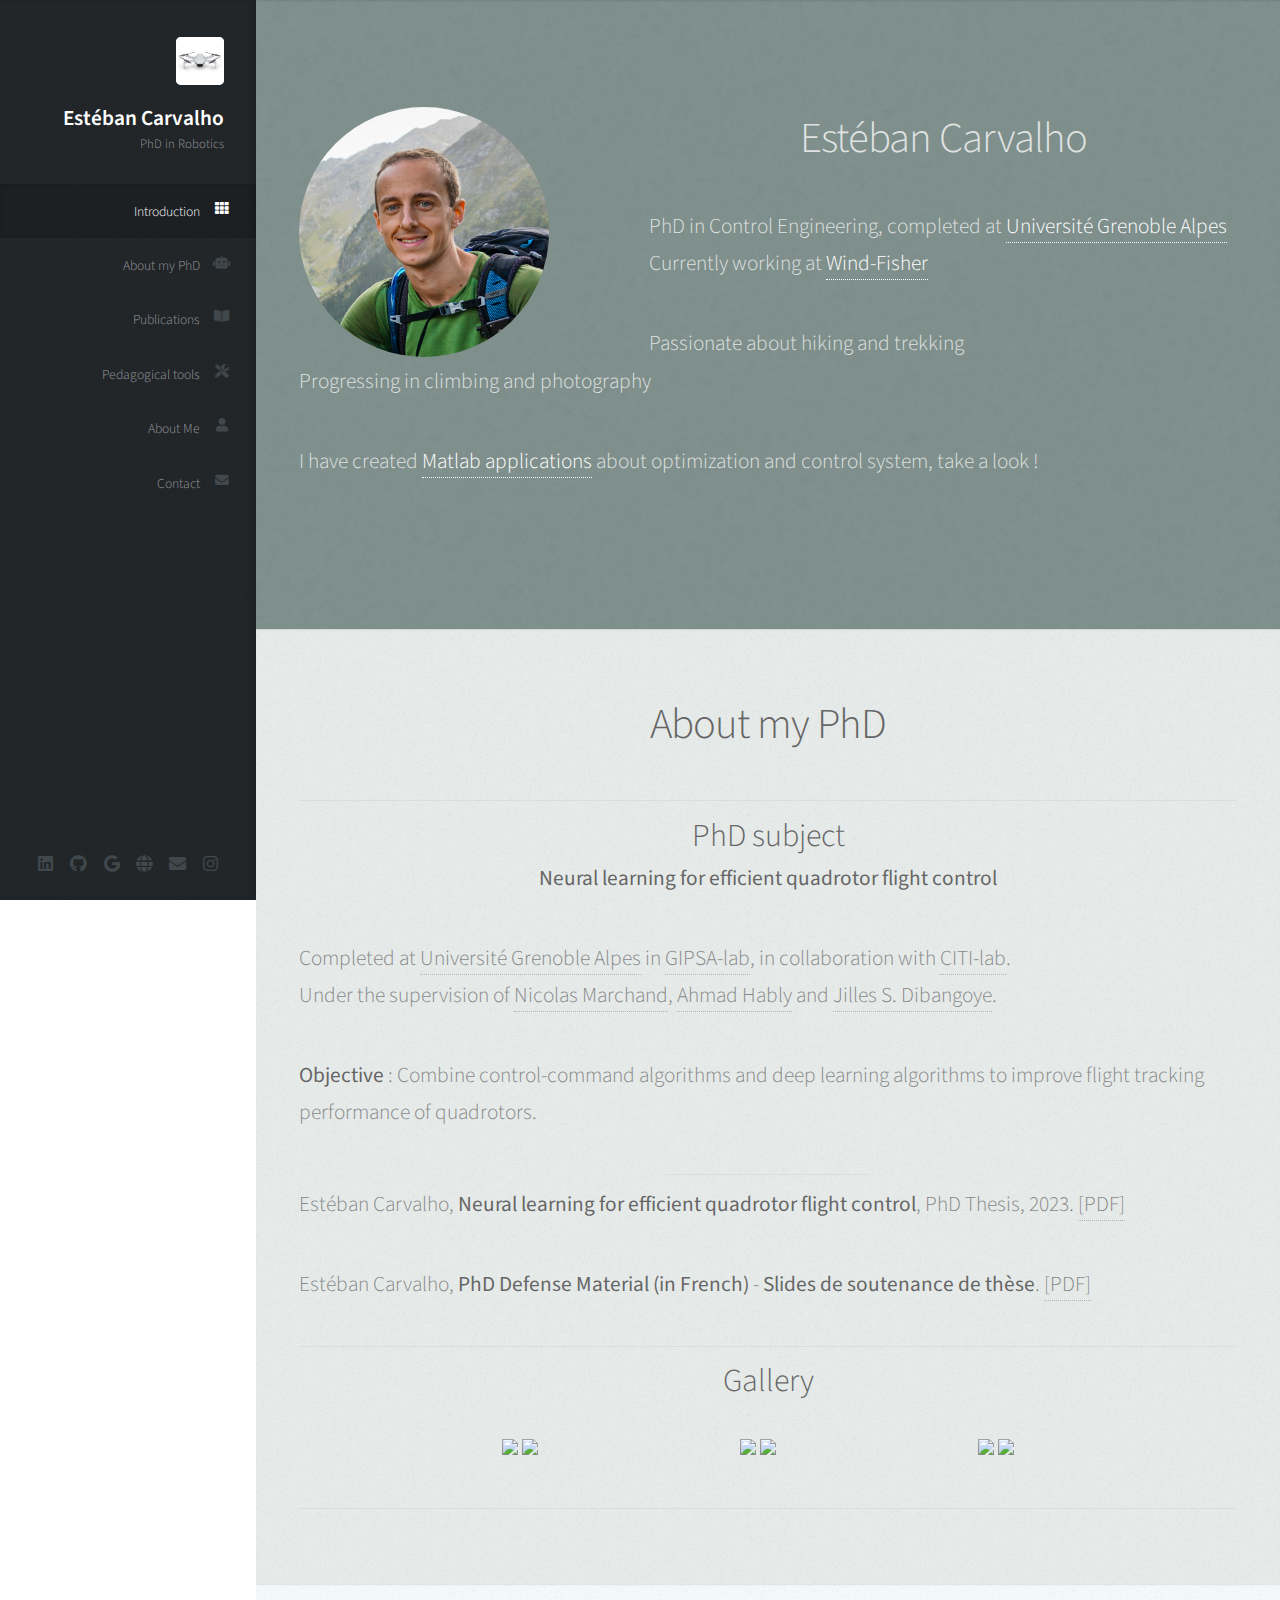
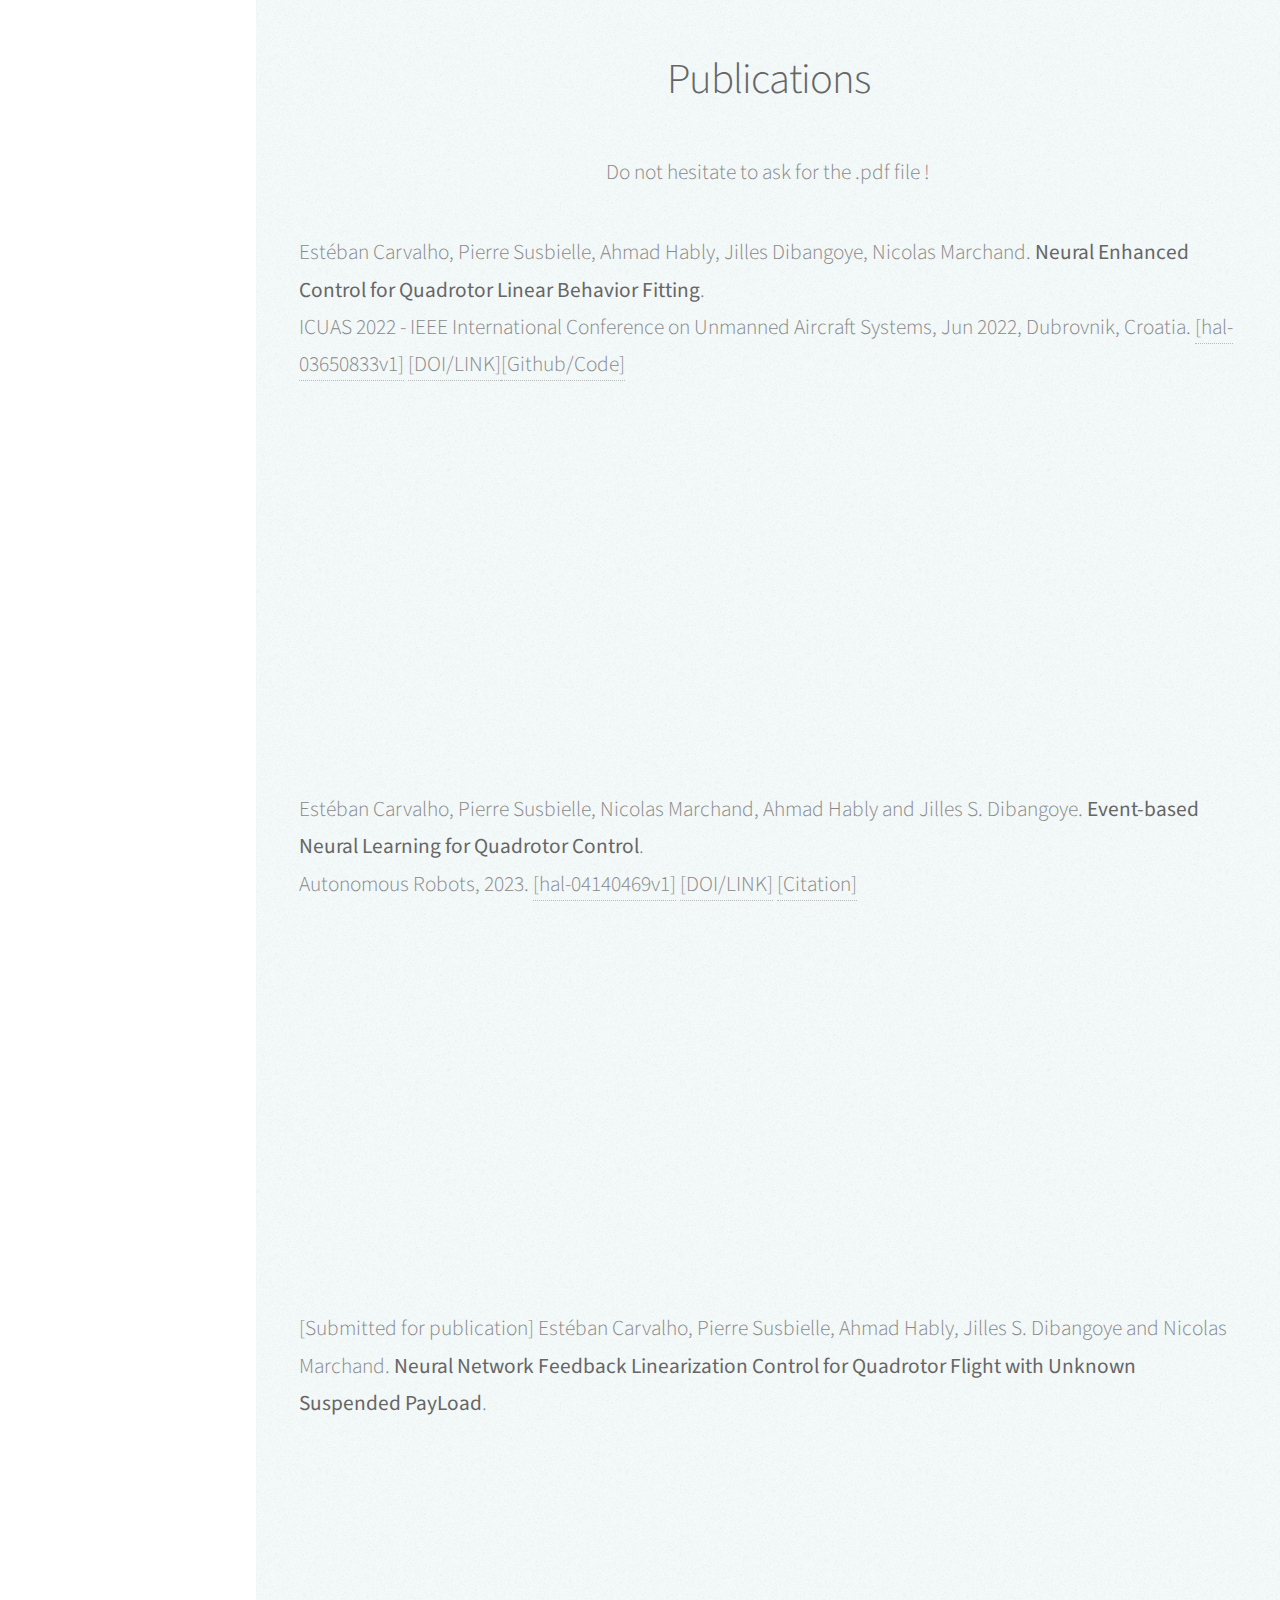
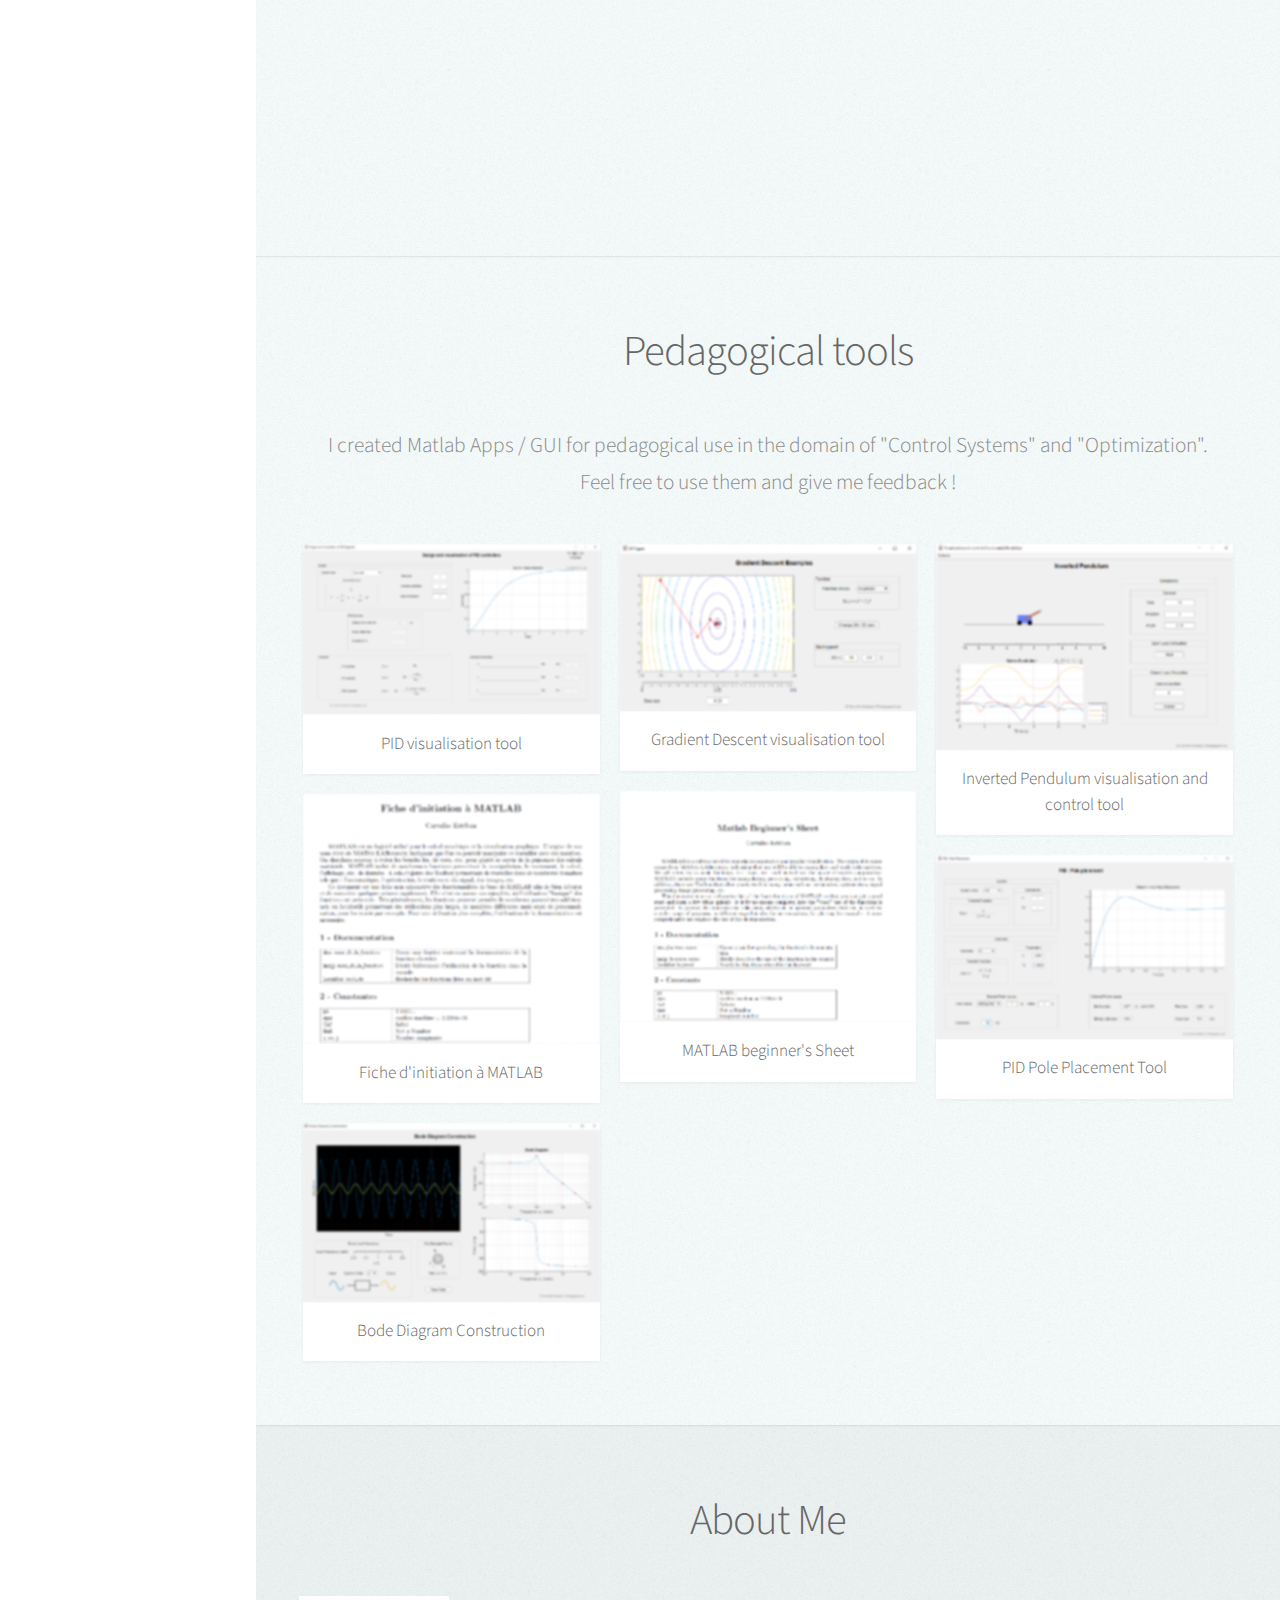
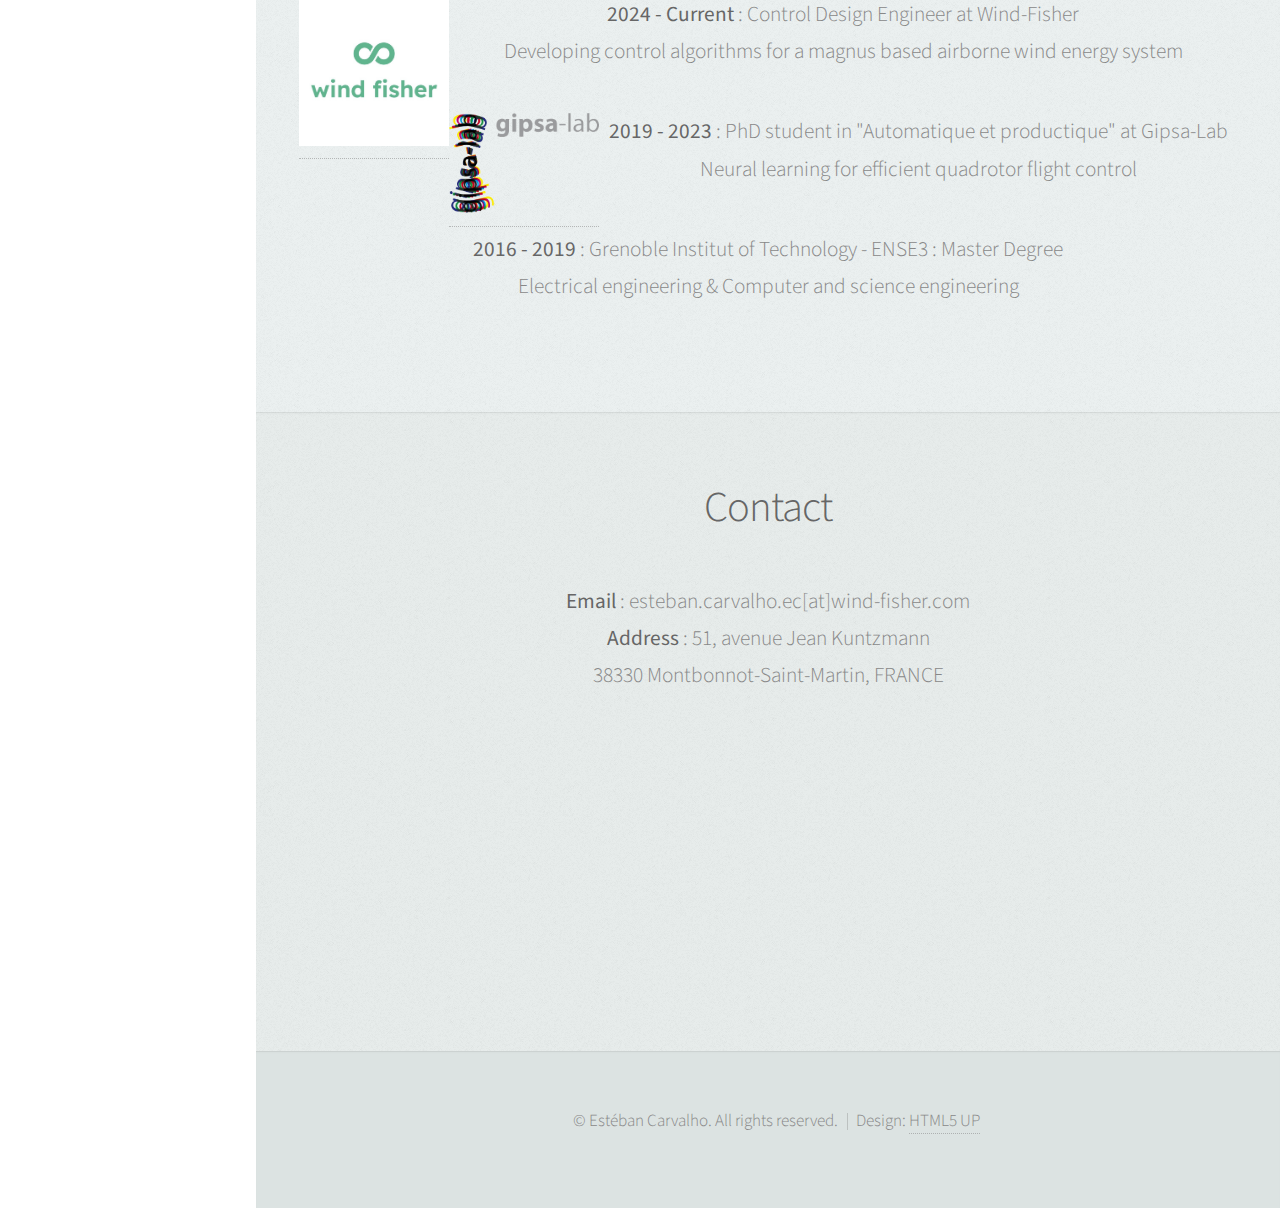
==== commit e034abb1: "Corrections" ====
--- a/index.html
+++ b/index.html
@@ -58,7 +58,7 @@
 							<li><a href="https://github.com/Carvales" target="_blank" class="icon brands fa-github"><span class="label">Github</span></a></li>
 							<li><a href="https://scholar.google.com/citations?hl=fr&user=U3iritsAAAAJ" target="_blank" class="icon brands fa-google"><span class="label">GoogleScholar</span></a></li>
 							<li><a href="https://cv.archives-ouvertes.fr/esteban-carvalho" target="_blank" class="fas fa-globe"><span class="label"></span></a></li>
-							<li><a href="mailto: esteban.carvalho@grenoble-inp.fr" target="_blank" class="icon solid fa-envelope"><span class="label">Email</span></a></li>
+							<li><a href="mailto: esteban.carvalho88@gmail.com" target="_blank" class="icon solid fa-envelope"><span class="label">Email</span></a></li>
 							<li><a href="https://www.instagram.com/esteban._.carvalho/" target="_blank" class="icon brands fa-instagram"><span class="label">Instagram</span></a></li>
 
 						</ul>
@@ -80,7 +80,7 @@
 								</div>
 								<div>
 									<h2 class="alt">Estéban Carvalho</h2>
-										<p class="al"> </br> PhD in Control Engineering at <a href="https://www.univ-grenoble-alpes.fr/" target="_blank">Université Grenoble Alpes</a>
+										<p class="al"> </br> PhD in Control Engineering, completed at <a href="https://www.univ-grenoble-alpes.fr/" target="_blank">Université Grenoble Alpes</a>
 										 </br> Currently working at <a href="https://wind-fisher.com/" target="_blank">Wind-Fisher</a> </p>
 
 										<p class="al">	Passionate about hiking and trekking </br>
@@ -102,7 +102,7 @@
 								<hr>
 								<h3> PhD subject</h3>
 								<p > <b> Neural learning for efficient quadrotor flight control </b></p>
-								<p class="al">Completed at <a href="https://www.gipsa-lab.grenoble-inp.fr/" target="_blank">GIPSA-lab</a>, in collaboration with <a href="https://www.citi-lab.fr/" target="_blank">CITI-lab</a>.
+								<p class="al">Completed at <a href="https://www.univ-grenoble-alpes.fr/" target="_blank">Université Grenoble Alpes</a> in <a href="https://www.gipsa-lab.grenoble-inp.fr/" target="_blank">GIPSA-lab</a>, in collaboration with <a href="https://www.citi-lab.fr/" target="_blank">CITI-lab</a>.
 							</br>Under the supervision of <a href="https://www.gipsa-lab.grenoble-inp.fr/~nicolas.marchand/" target="_blank">Nicolas Marchand</a>,
 									<a href="https://www.gipsa-lab.grenoble-inp.fr/~ahmad.hably/" target="_blank">Ahmad Hably</a> and <a href="http://perso.citi-lab.fr/jdibangoy/" target="_blank">
 										Jilles S. Dibangoye</a>.</p>
@@ -243,7 +243,7 @@
 								<header>
 									<h2>About Me</h2>
 								</header>
-								<a class="logo_img_l" href="https://wind-fisher.com/" target="_blank"> <img src="images/windfisher.png" alt="" width="150"> </a>
+								<a class="logo_img_l" href="https://wind-fisher.com/" target="_blank"> <img src="images/windfisher.jpg" alt="" width="150"> </a>
 								<p> <strong>2024 - Current </strong> : Control Design Engineer at Wind-Fisher <br /> Developing control algorithms for a magnus based airborne wind energy system </p>
 
 								<a class="logo_img_l" href="https://www.gipsa-lab.grenoble-inp.fr/" target="_blank"> <img src="images/gipsa.png" alt="" width="150"> </a>
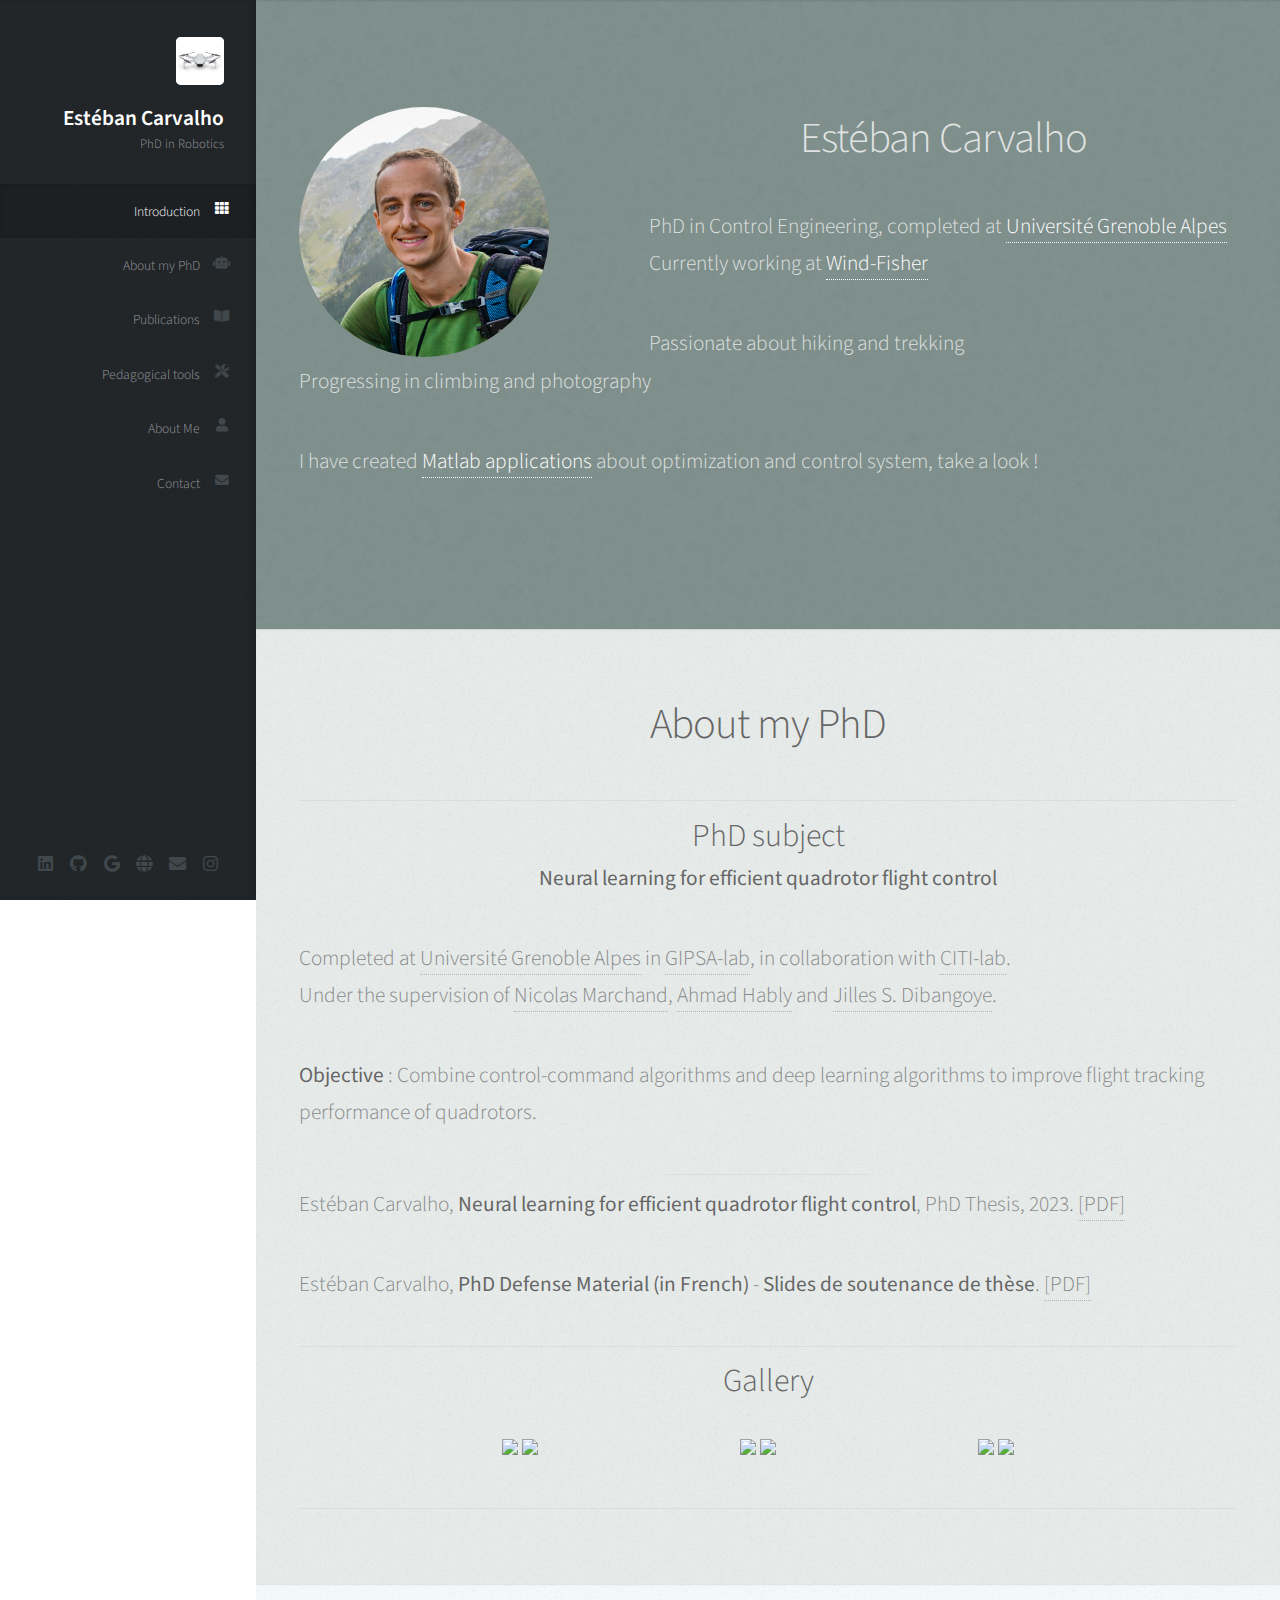
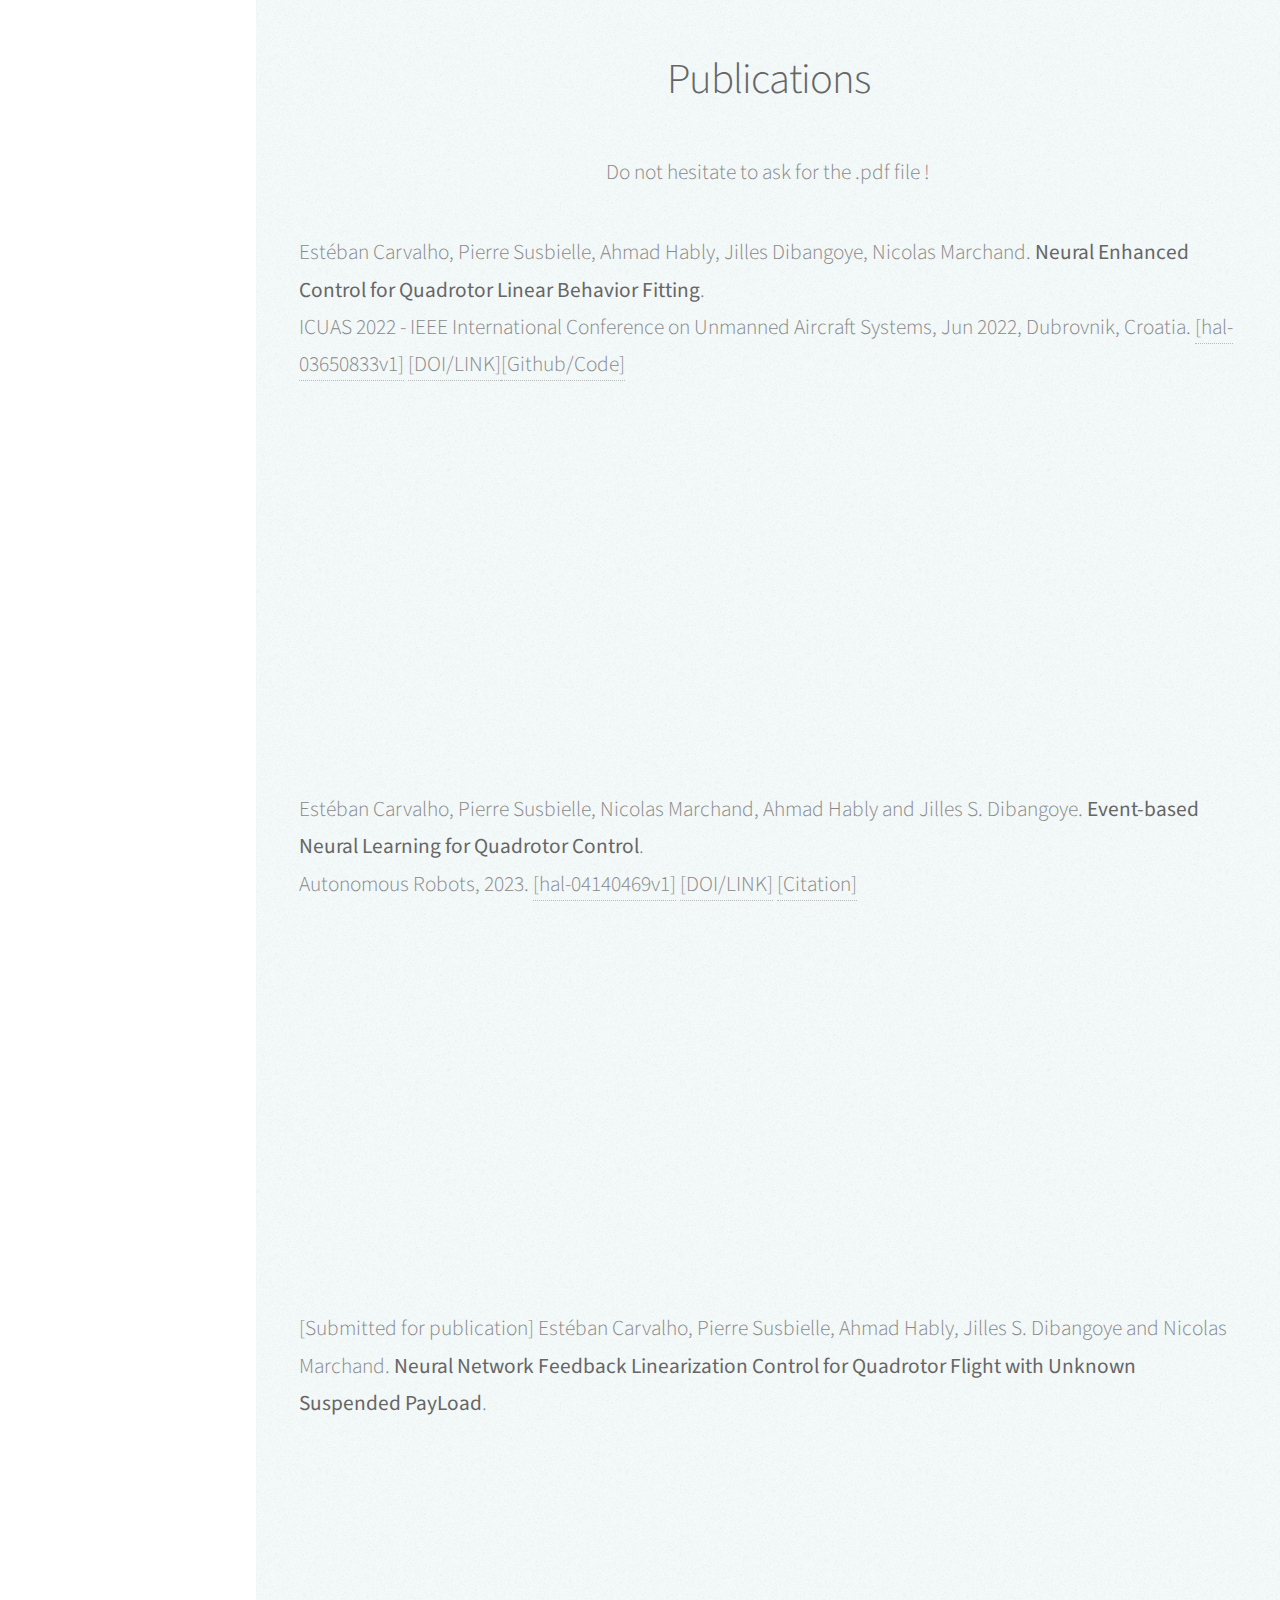
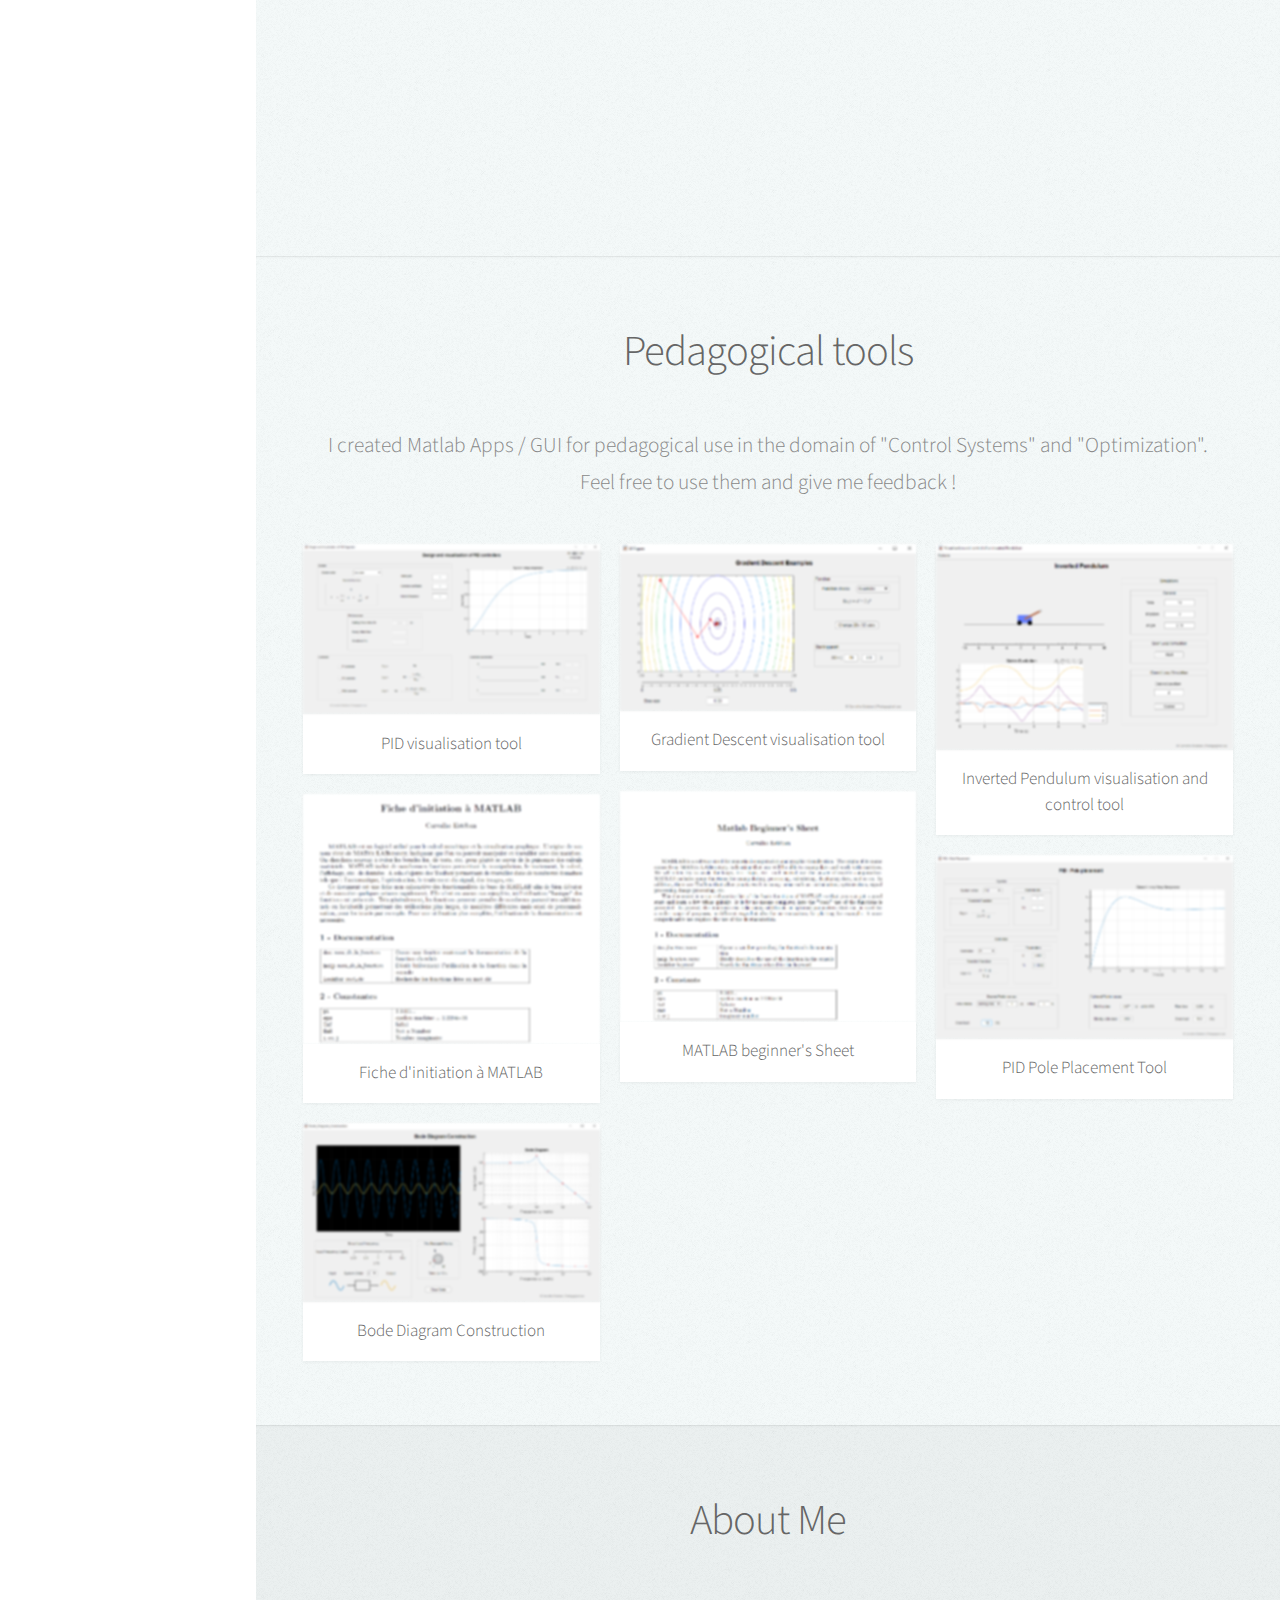
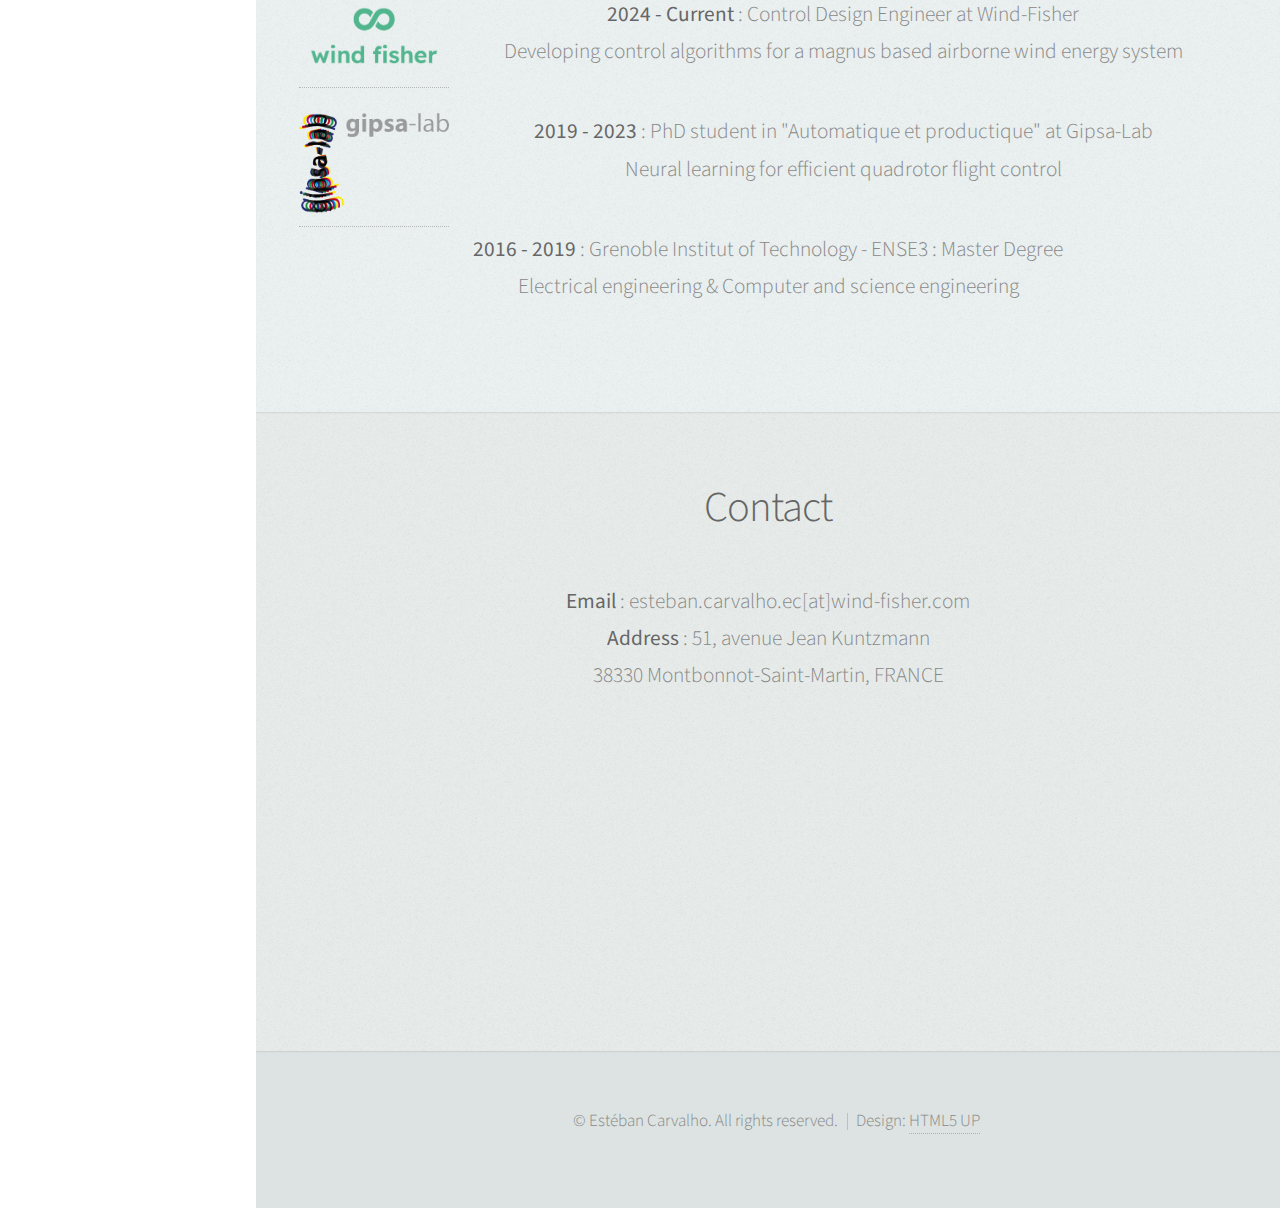
==== commit d394ef15: "Corrige logo" ====
--- a/index.html
+++ b/index.html
@@ -243,13 +243,13 @@
 								<header>
 									<h2>About Me</h2>
 								</header>
-								<a class="logo_img_l" href="https://wind-fisher.com/" target="_blank"> <img src="images/windfisher.jpg" alt="" width="150"> </a>
-								<p> <strong>2024 - Current </strong> : Control Design Engineer at Wind-Fisher <br /> Developing control algorithms for a magnus based airborne wind energy system </p>
+								<a class="logo_img_l" href="https://wind-fisher.com/" target="_blank"> <img src="images/windfisher.png" alt="" width="150"> </a>
+								<p> <strong>2024 - Current </strong> : Control Design Engineer at Wind-Fisher <br /> Developing control algorithms for a magnus based airborne wind energy system <br /> </p>
 
 								<a class="logo_img_l" href="https://www.gipsa-lab.grenoble-inp.fr/" target="_blank"> <img src="images/gipsa.png" alt="" width="150"> </a>
-								<p> <strong>2019 - 2023</strong> : PhD student in "Automatique et productique" at Gipsa-Lab <br /> Neural learning for efficient quadrotor flight control </p>
-
-								<a class="logo_img_l" href="https://ense3.grenoble-inp.fr/" target="_blank"> <img src="images/e3.svg" alt="" width="150"> </a>
+								<p> <strong>2019 - 2023</strong> : PhD student in "Automatique et productique" at Gipsa-Lab <br /> Neural learning for efficient quadrotor flight control <br /> </p>
+
+								<a class="logo_img_l" href="https://ense3.grenoble-inp.fr/" target="_blank"> <img src="images/e3.svg" alt="" width="150"> <br /> </a>
 
 
 								<p> <strong>2016 - 2019</strong> : Grenoble Institut of Technology - ENSE3 : Master Degree <br />
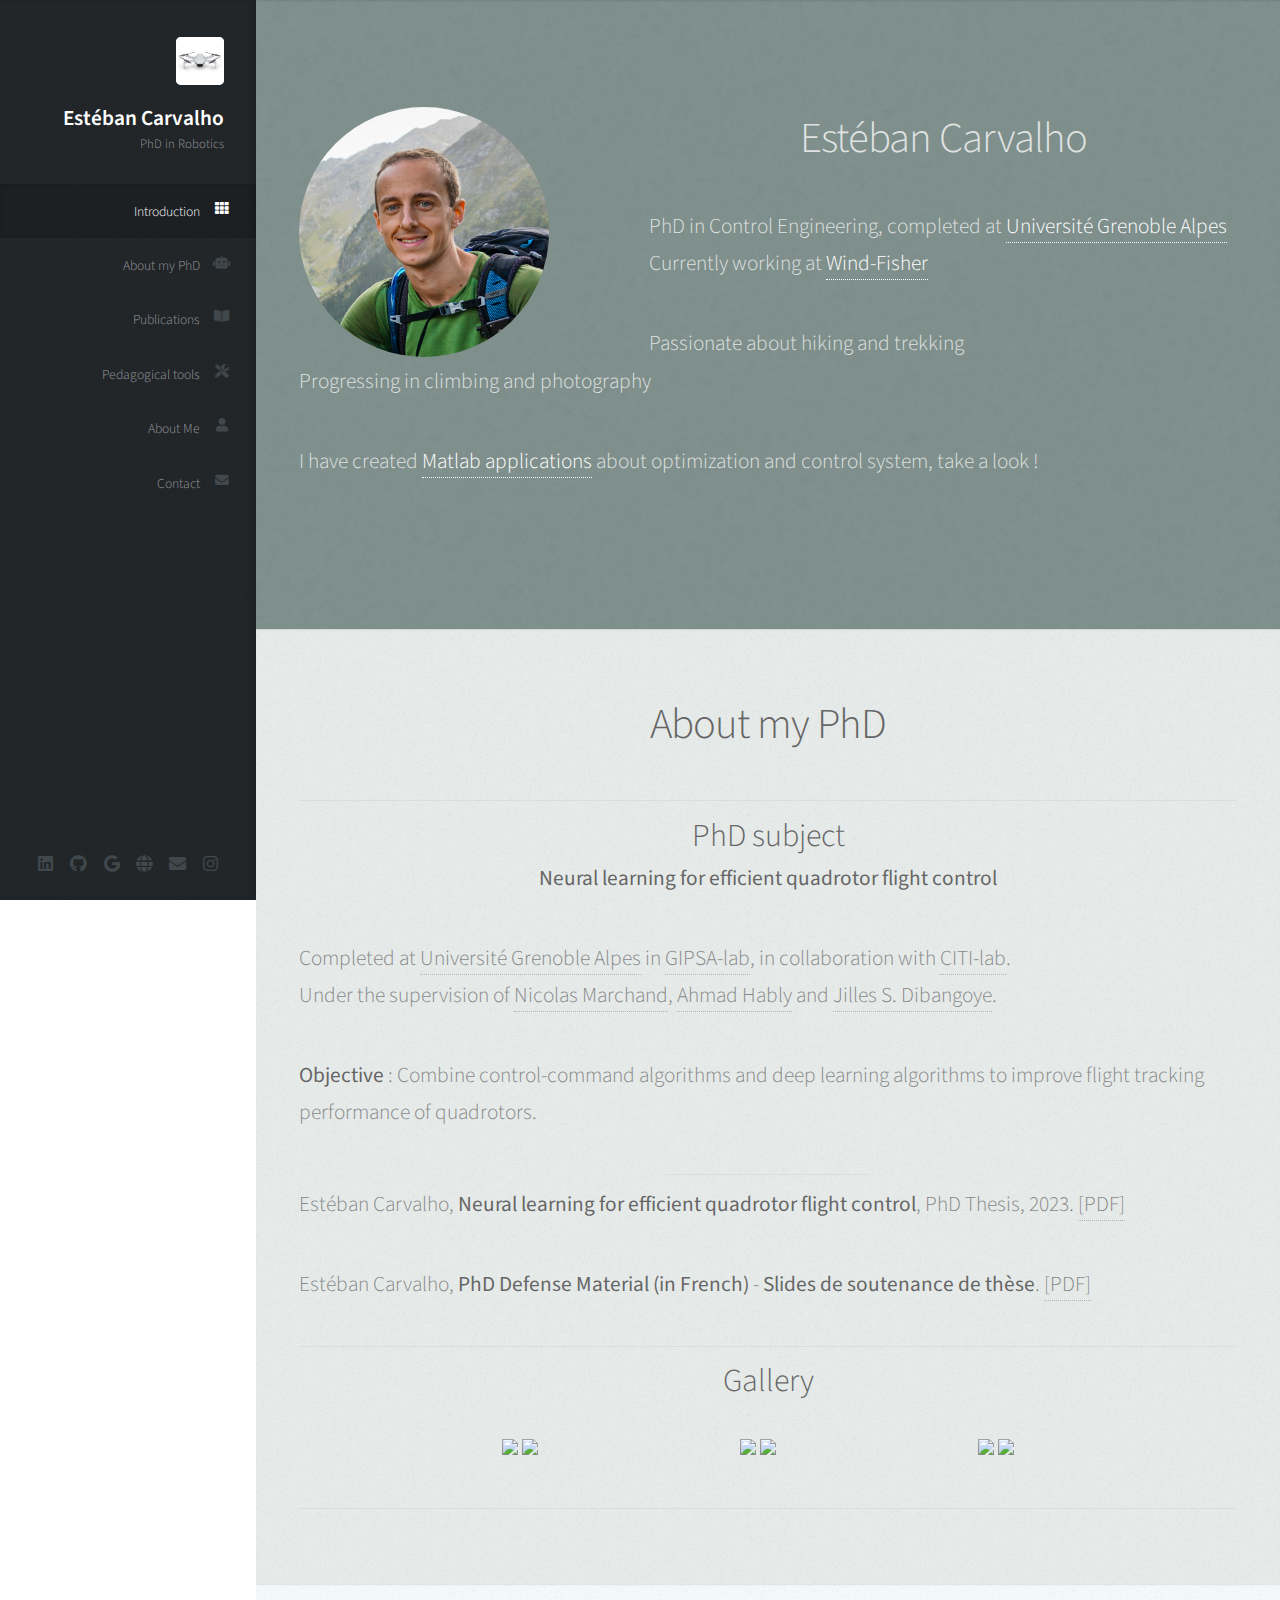
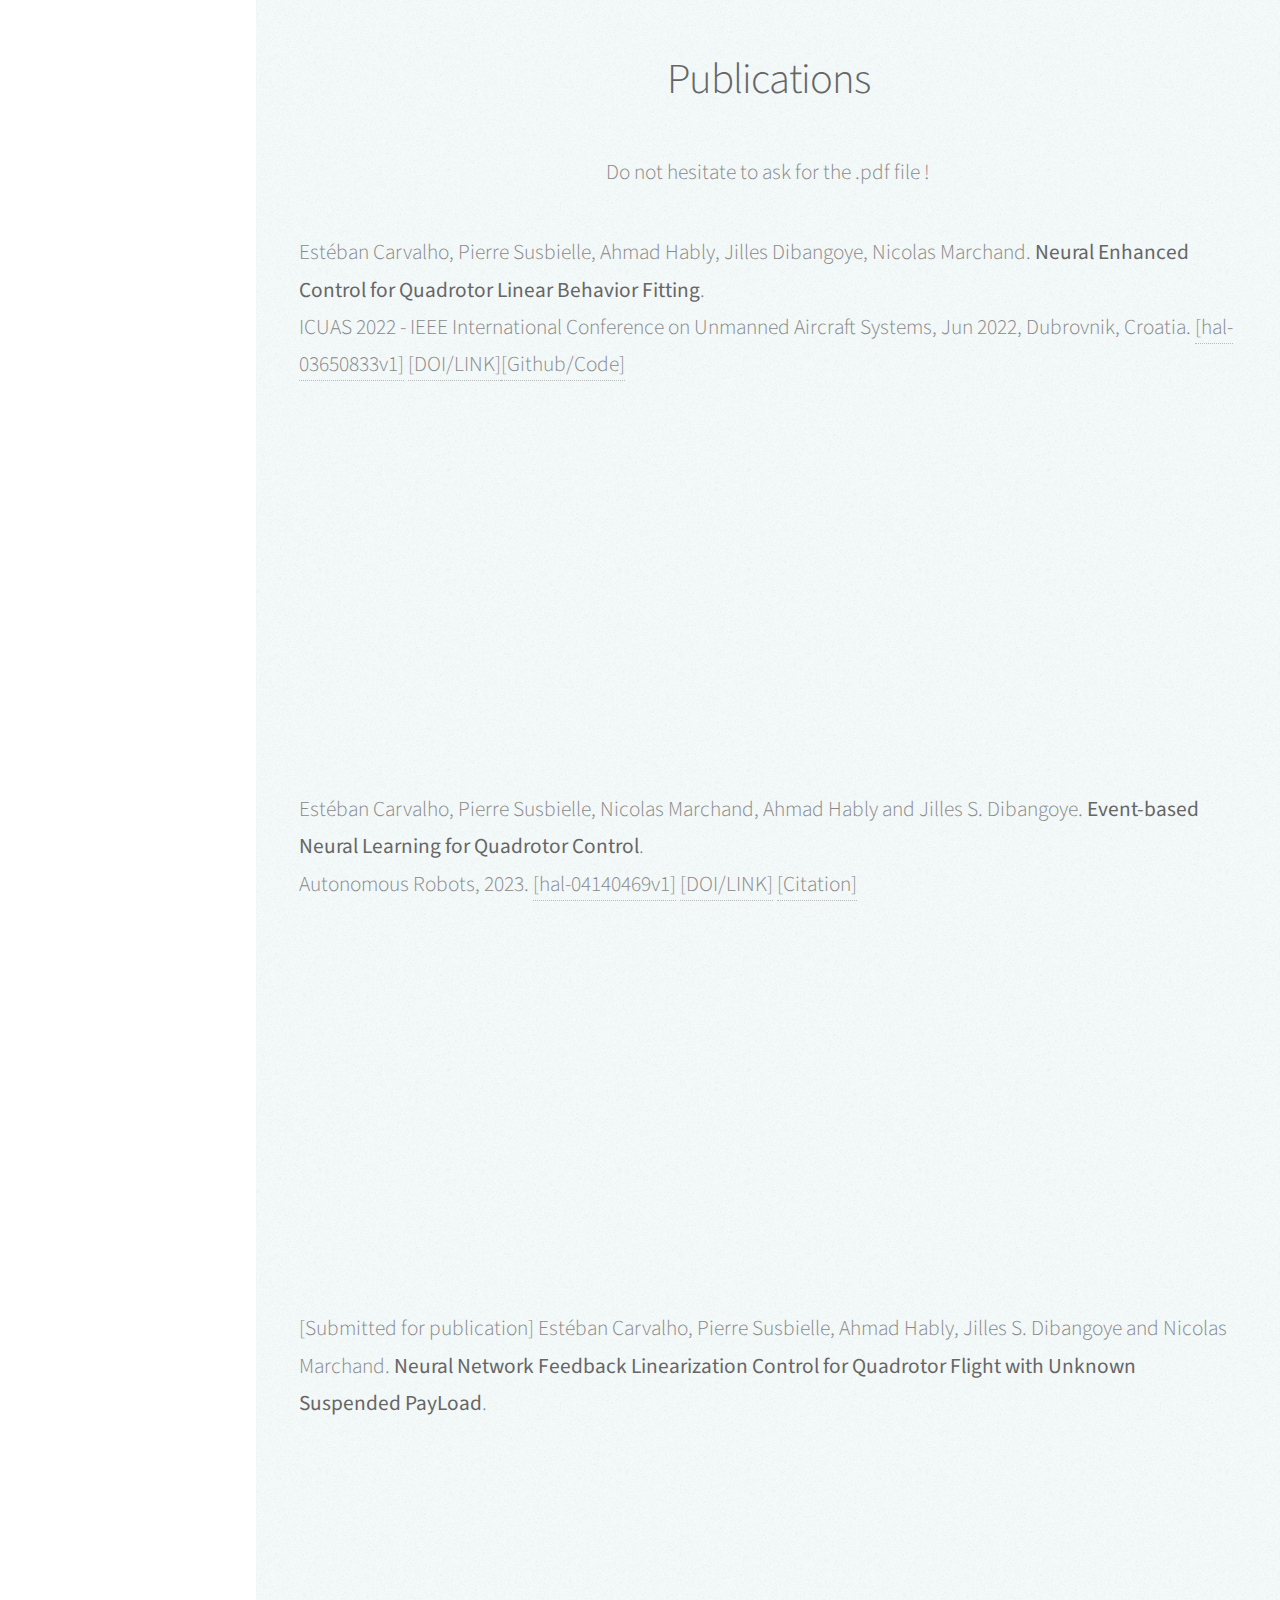
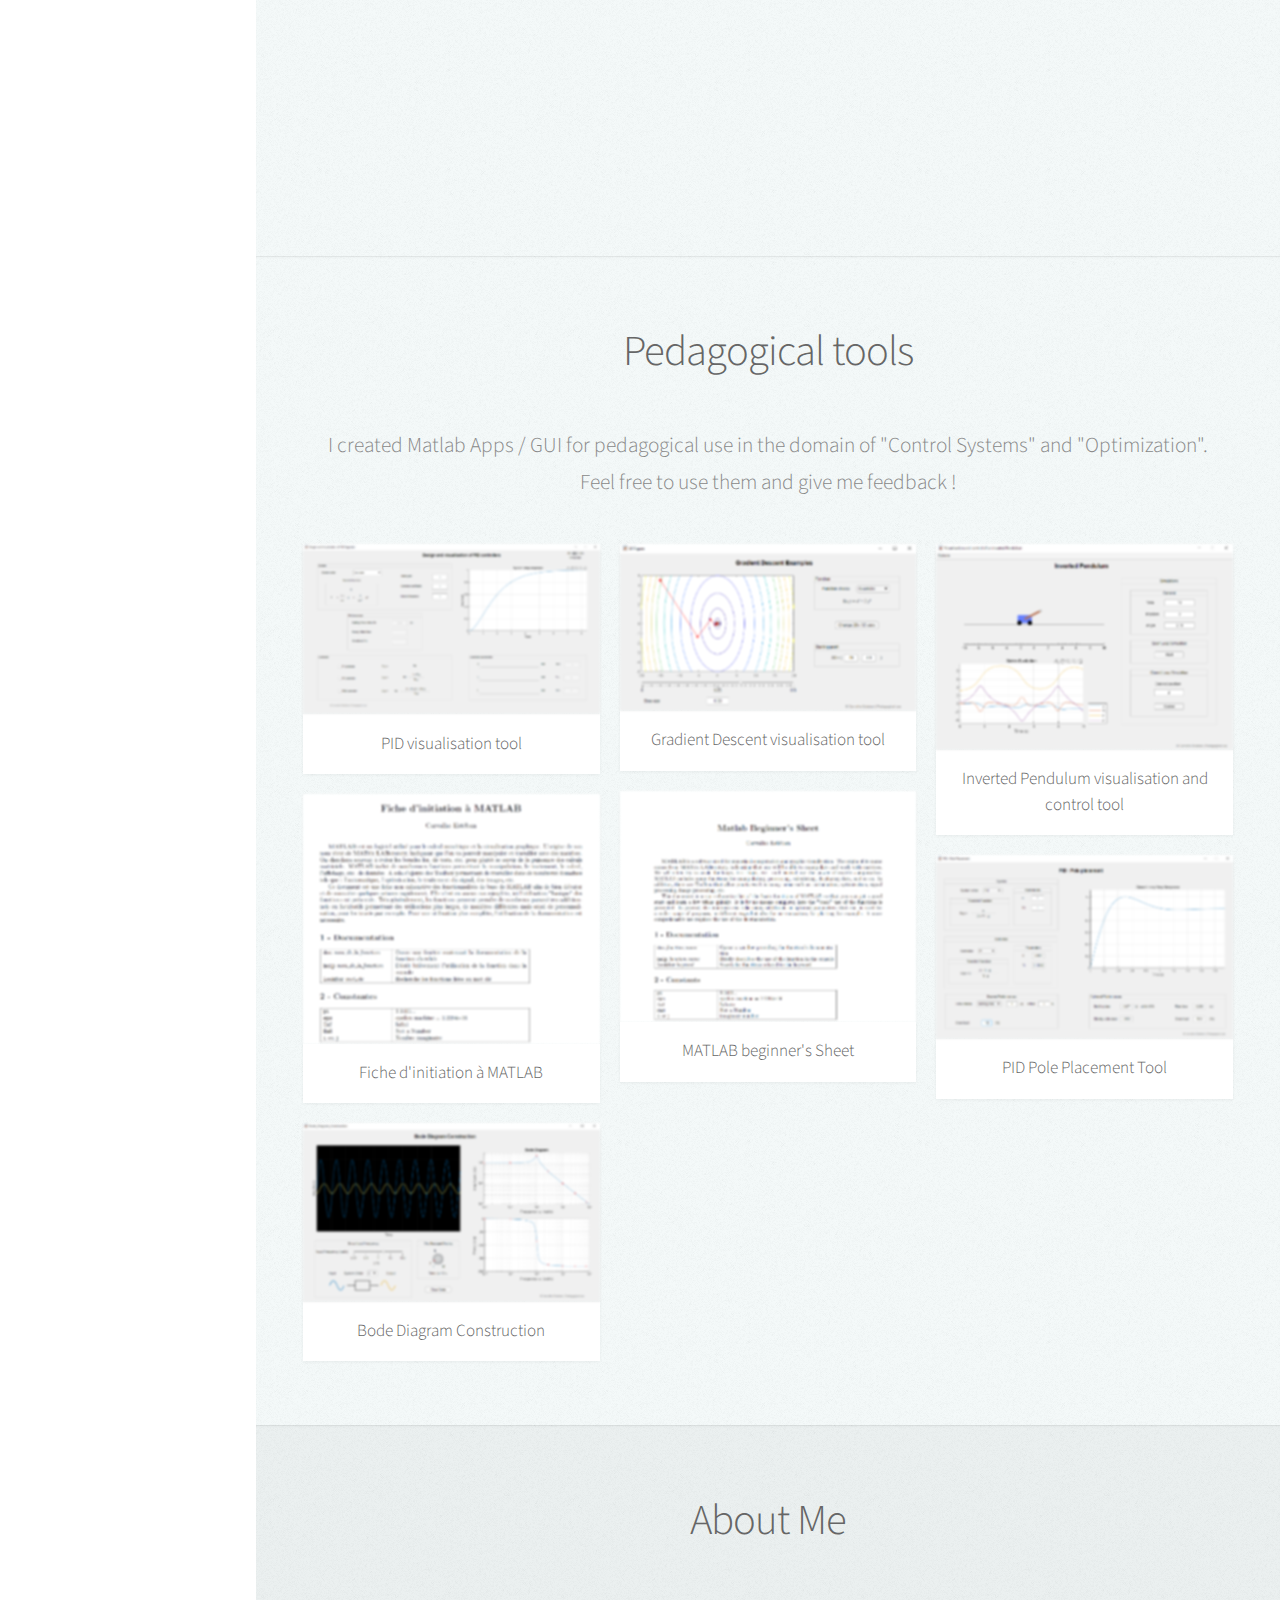
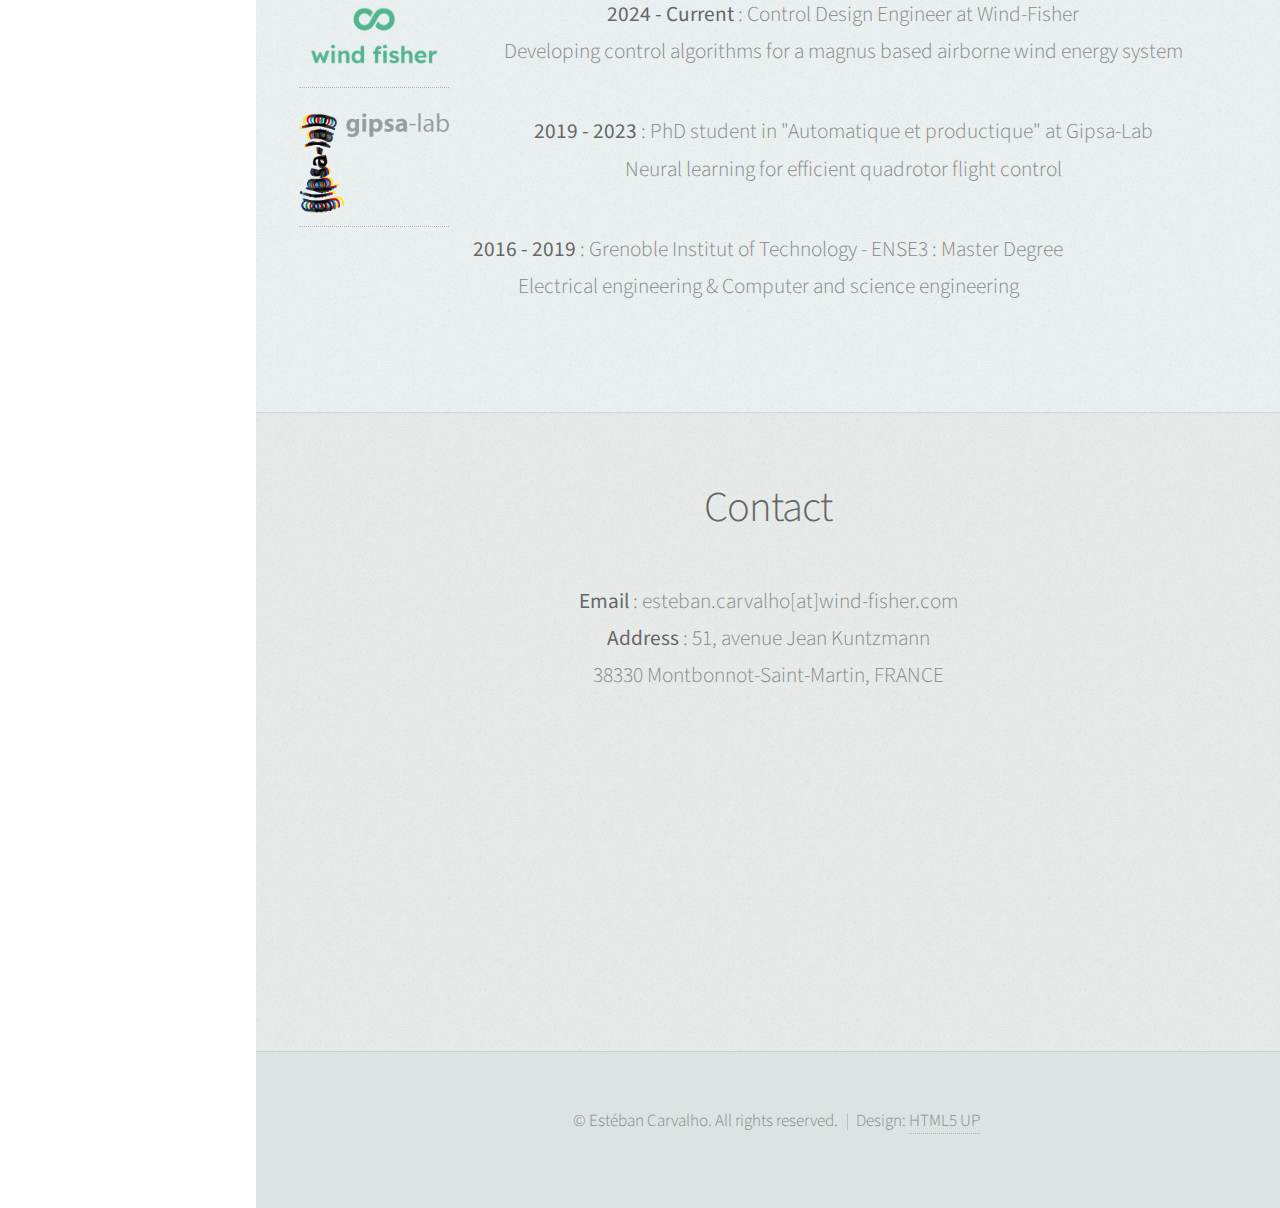
==== commit e6c94296: "Corrige adresses mails" ====
--- a/index.html
+++ b/index.html
@@ -58,7 +58,7 @@
 							<li><a href="https://github.com/Carvales" target="_blank" class="icon brands fa-github"><span class="label">Github</span></a></li>
 							<li><a href="https://scholar.google.com/citations?hl=fr&user=U3iritsAAAAJ" target="_blank" class="icon brands fa-google"><span class="label">GoogleScholar</span></a></li>
 							<li><a href="https://cv.archives-ouvertes.fr/esteban-carvalho" target="_blank" class="fas fa-globe"><span class="label"></span></a></li>
-							<li><a href="mailto: esteban.carvalho88@gmail.com" target="_blank" class="icon solid fa-envelope"><span class="label">Email</span></a></li>
+							<li><a href="mailto: esteban.carvalho.ec@gmail.com" target="_blank" class="icon solid fa-envelope"><span class="label">Email</span></a></li>
 							<li><a href="https://www.instagram.com/esteban._.carvalho/" target="_blank" class="icon brands fa-instagram"><span class="label">Instagram</span></a></li>
 
 						</ul>
@@ -265,7 +265,7 @@
 							<header>
 								<h2>Contact</h2>
 							</header>
-							<p><strong>Email</strong> : esteban.carvalho.ec[at]wind-fisher.com<br />
+							<p><strong>Email</strong> : esteban.carvalho[at]wind-fisher.com<br />
 							<strong>Address</strong> :
 							51, avenue Jean Kuntzmann <br />
 							38330 Montbonnot-Saint-Martin, FRANCE</p>
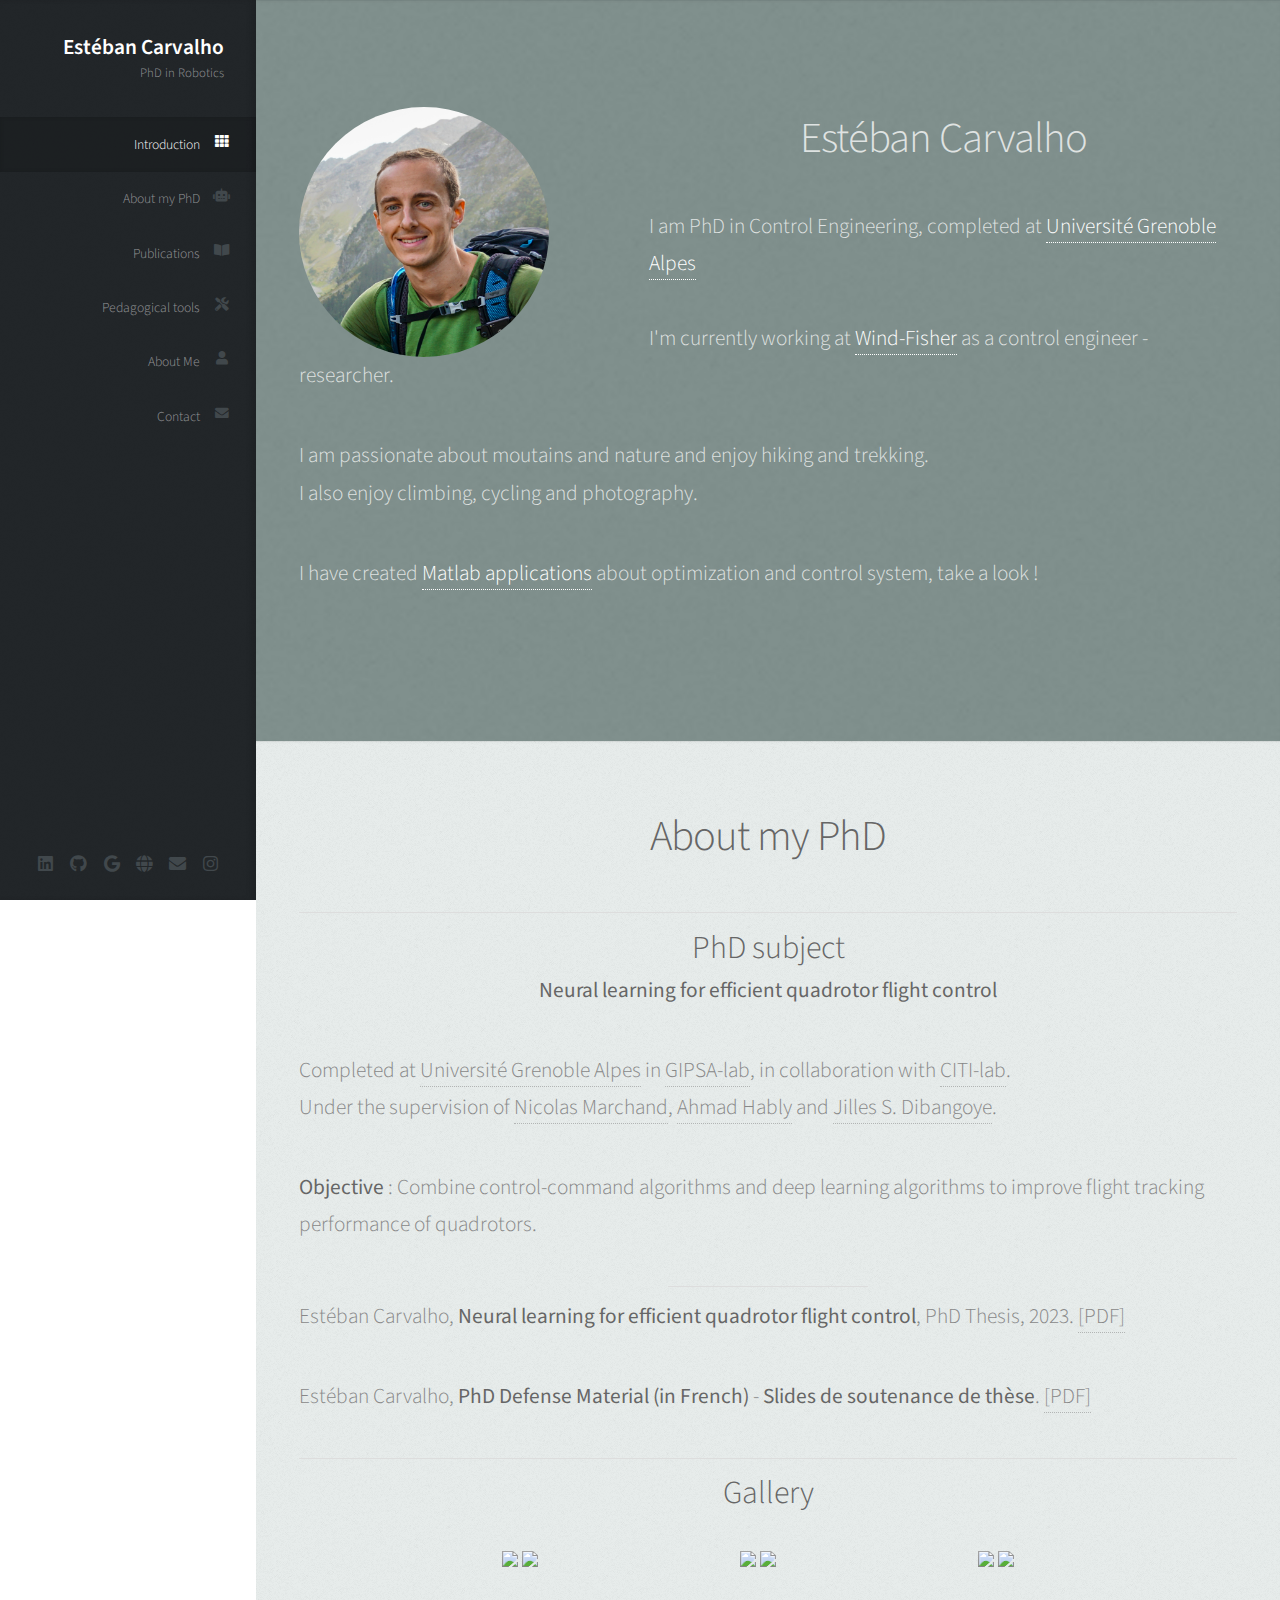
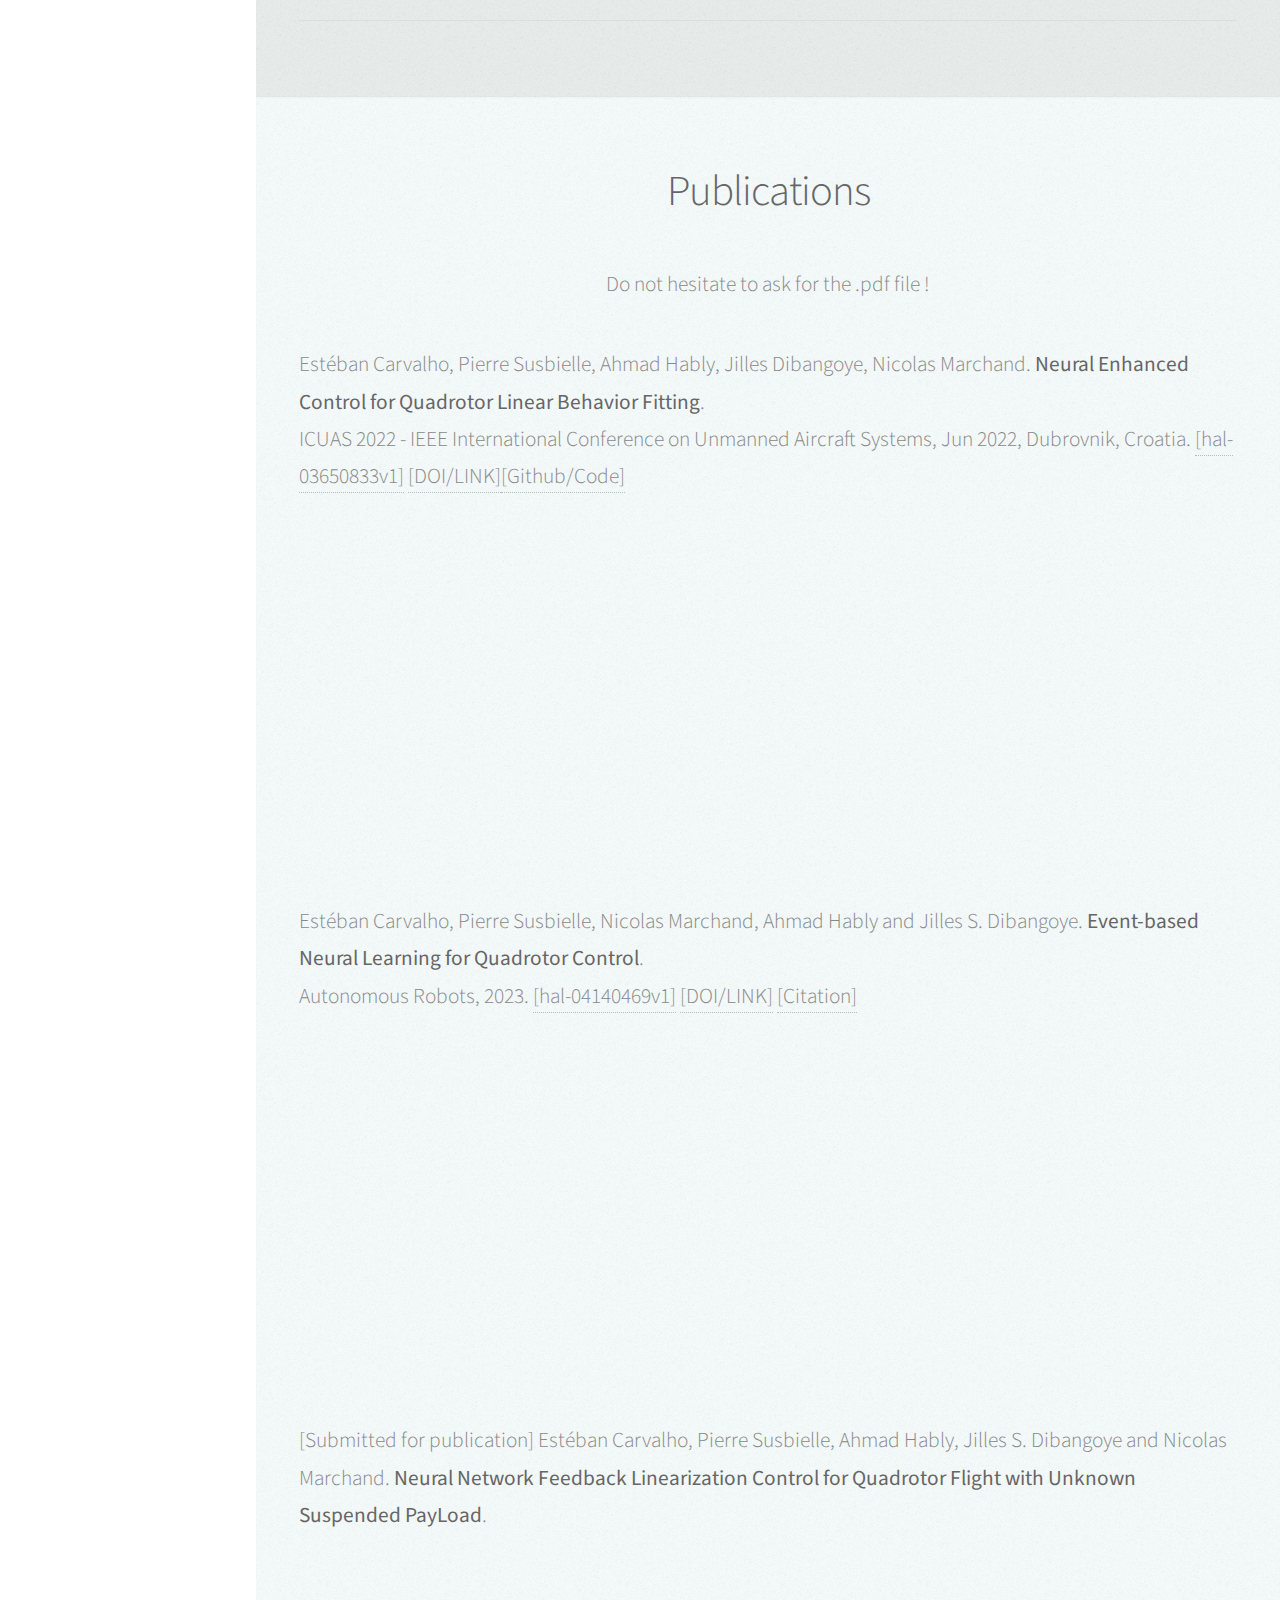
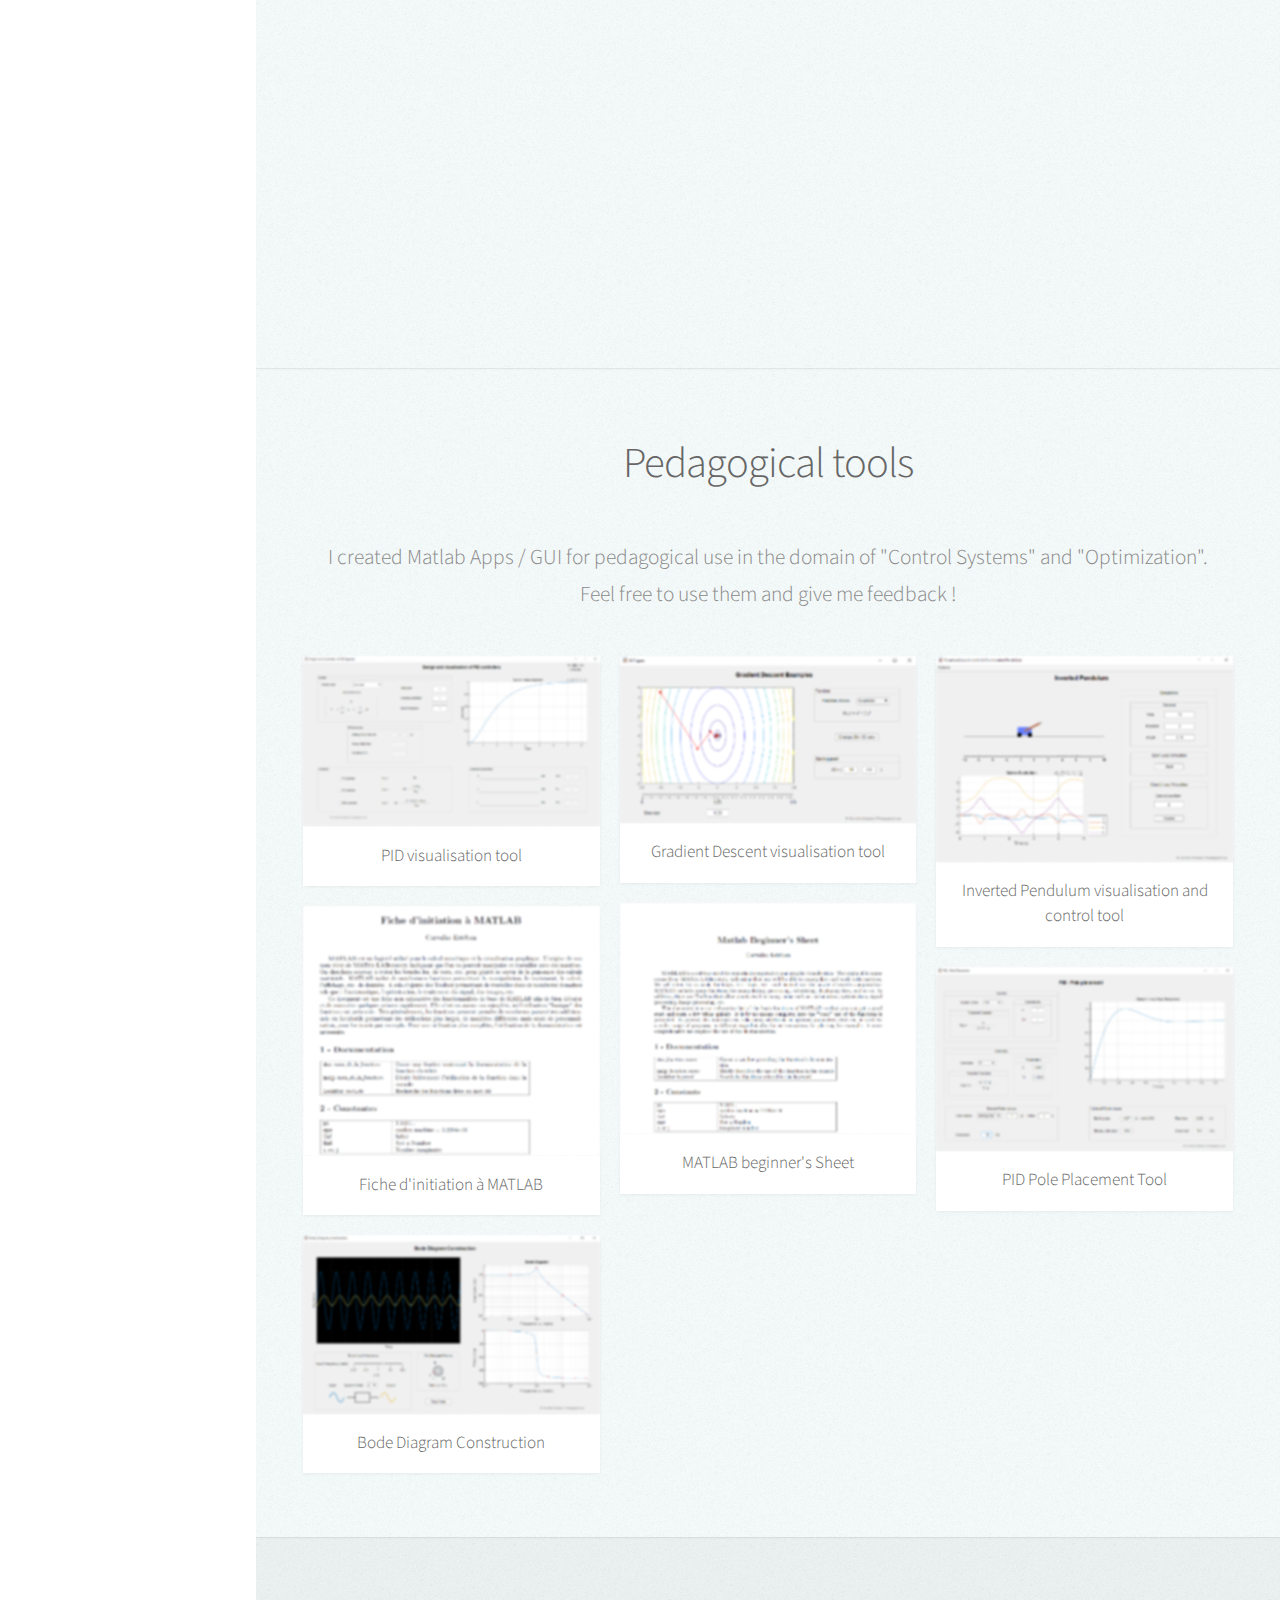
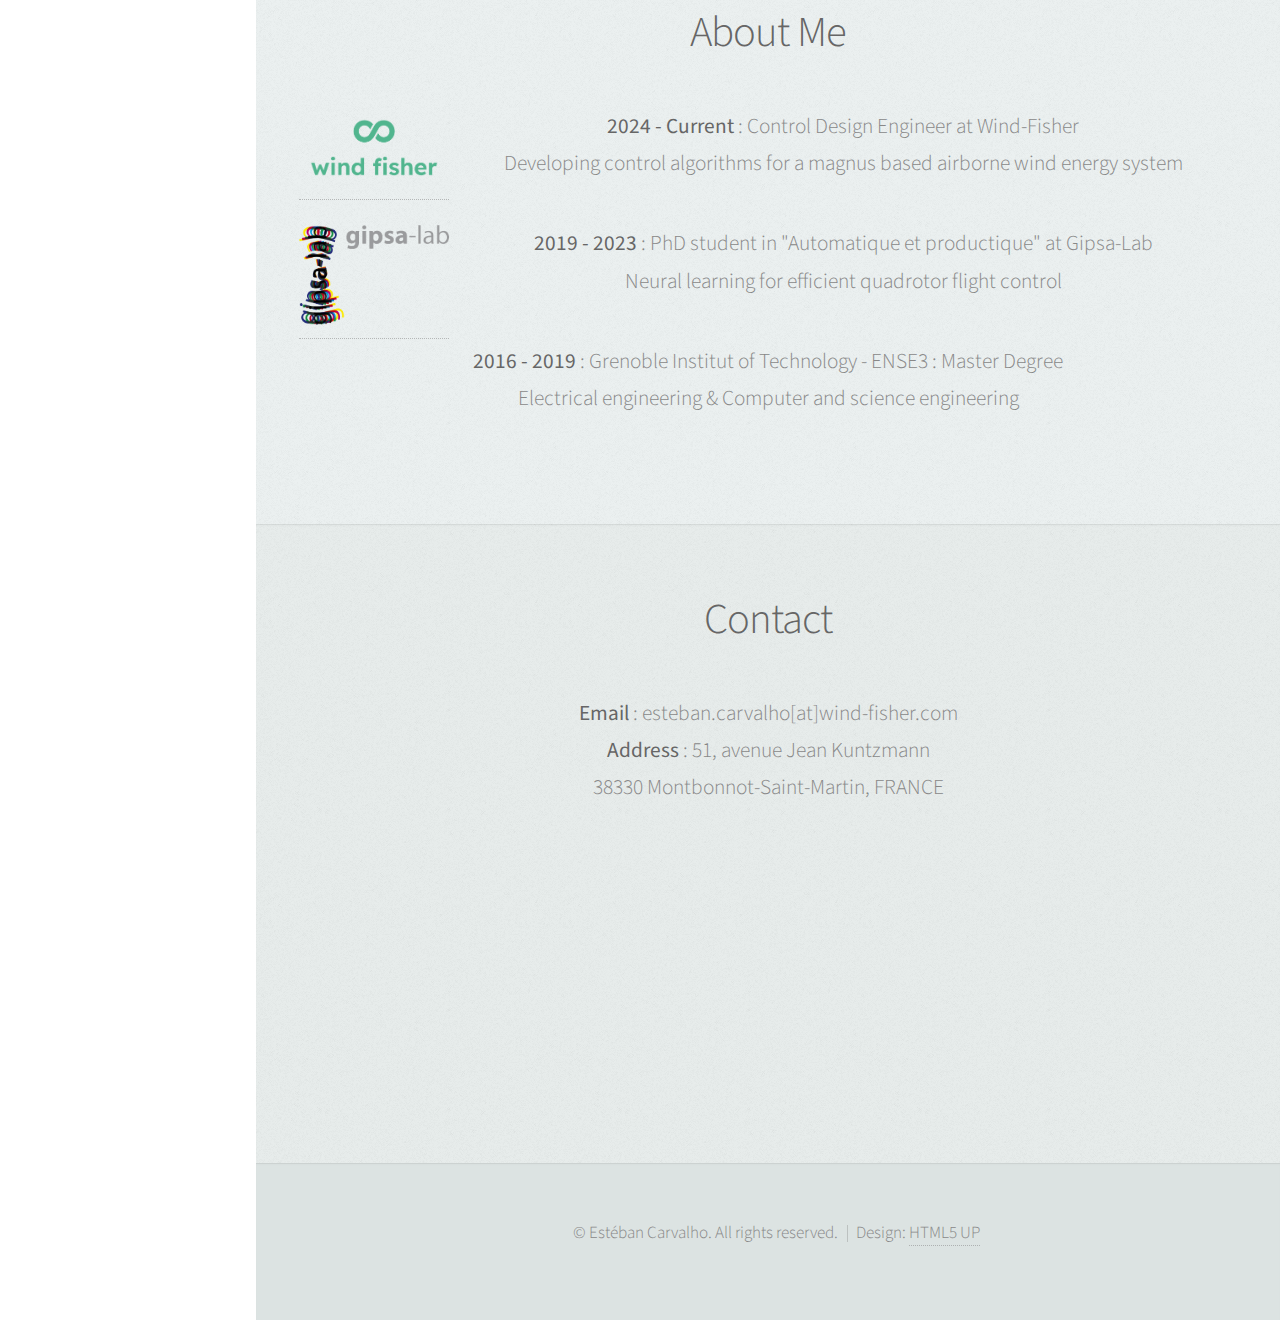
==== commit 72b1a8d4: "Update" ====
--- a/index.html
+++ b/index.html
@@ -29,7 +29,7 @@
 
 					<!-- Logo -->
 						<div id="logo">
-							<span class="image avatar48"><img src="images/avatar.jpeg" alt="" /></span>
+							<!--  <span class="image avatar48"><img src="" alt="" /></span> -->
 							<h1 id="title">Estéban Carvalho</h1>
 							<p>PhD in Robotics</p>
 							<span class="image-rond image-ronde-bg"></span>
@@ -80,11 +80,11 @@
 								</div>
 								<div>
 									<h2 class="alt">Estéban Carvalho</h2>
-										<p class="al"> </br> PhD in Control Engineering, completed at <a href="https://www.univ-grenoble-alpes.fr/" target="_blank">Université Grenoble Alpes</a>
-										 </br> Currently working at <a href="https://wind-fisher.com/" target="_blank">Wind-Fisher</a> </p>
-
-										<p class="al">	Passionate about hiking and trekking </br>
-										Progressing in climbing and photography </p>
+										<p class="al"> </br> I am PhD in Control Engineering, completed at <a href="https://www.univ-grenoble-alpes.fr/" target="_blank">Université Grenoble Alpes </br></a>
+										</br> I'm currently working at <a href="https://wind-fisher.com/" target="_blank">Wind-Fisher</a> as a control engineer - researcher.</p>
+
+										<p class="al">	I am passionate about moutains and nature and enjoy hiking and trekking.</br>
+										I also enjoy climbing, cycling and photography. </p>
 
 
 											<p class="al"> I have created <a href="#pedagogical_tools">Matlab applications</a> about optimization and control system, take a look !  </p>
